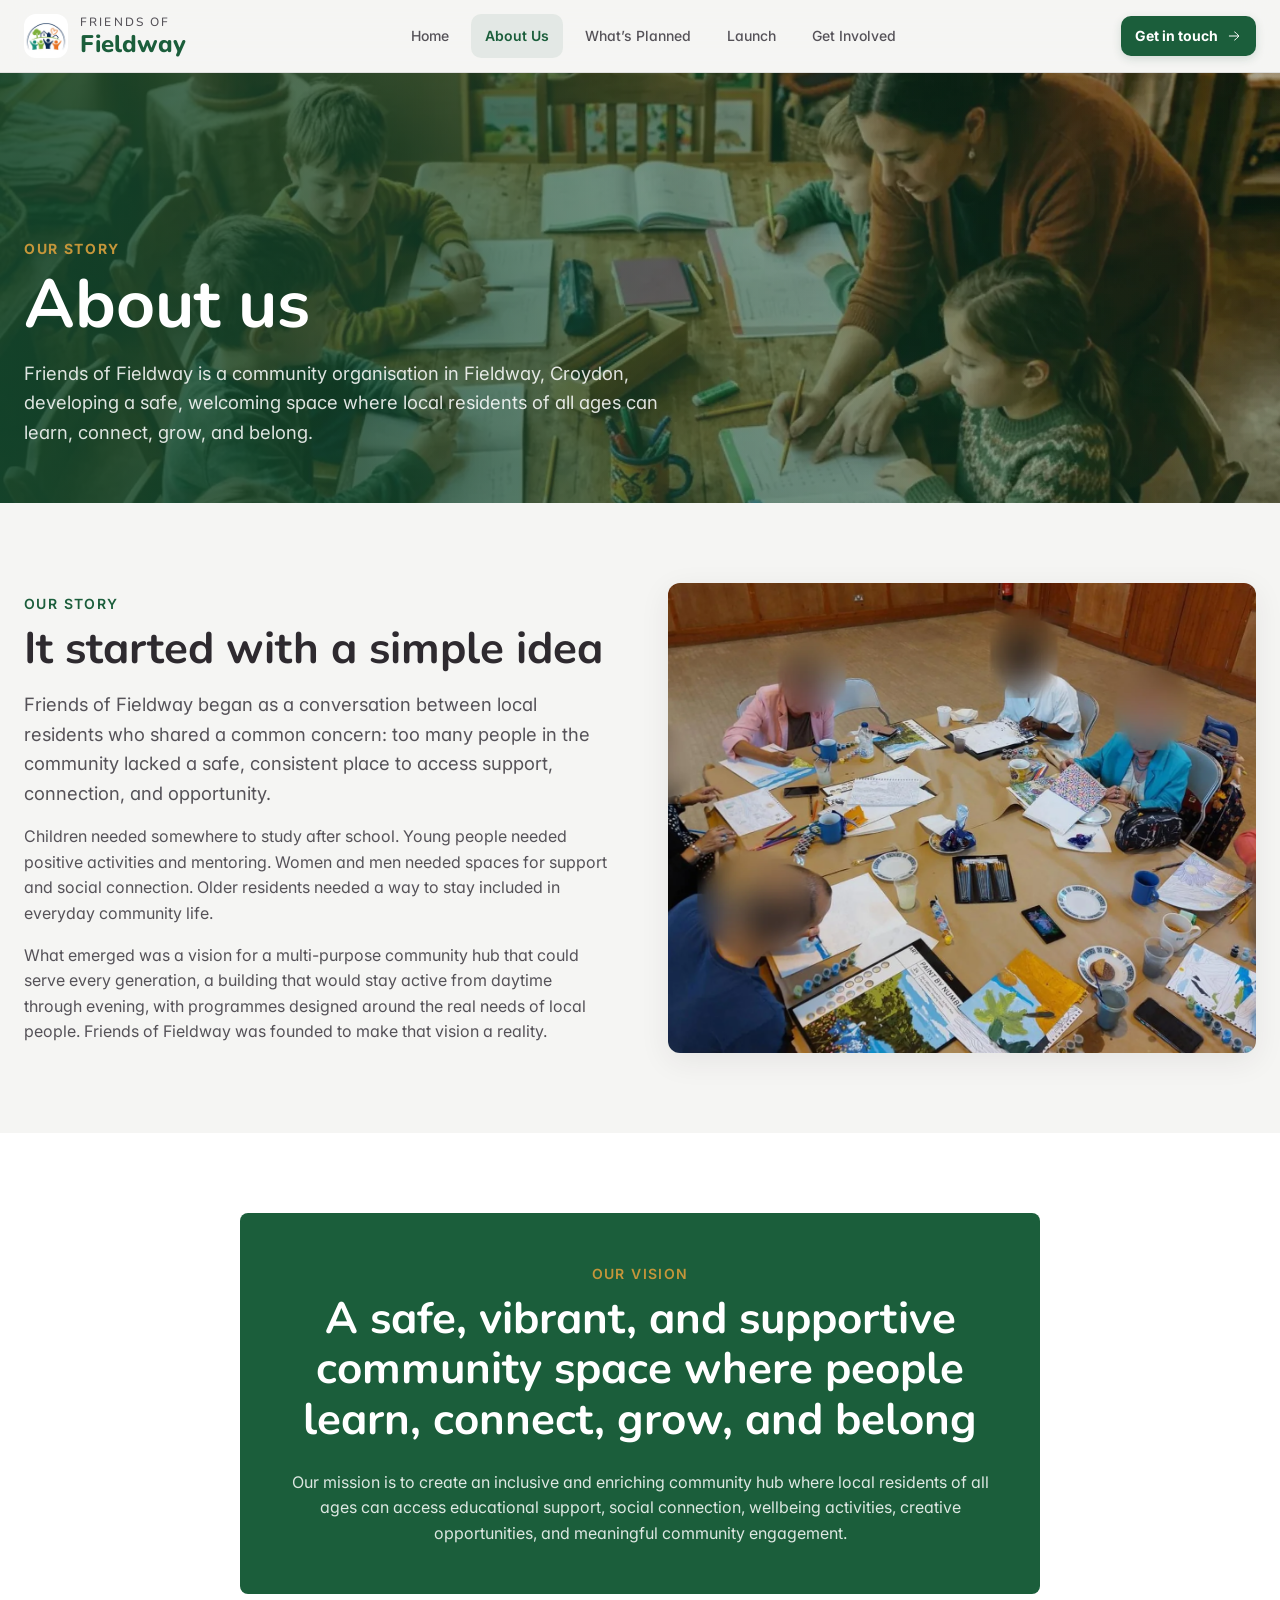
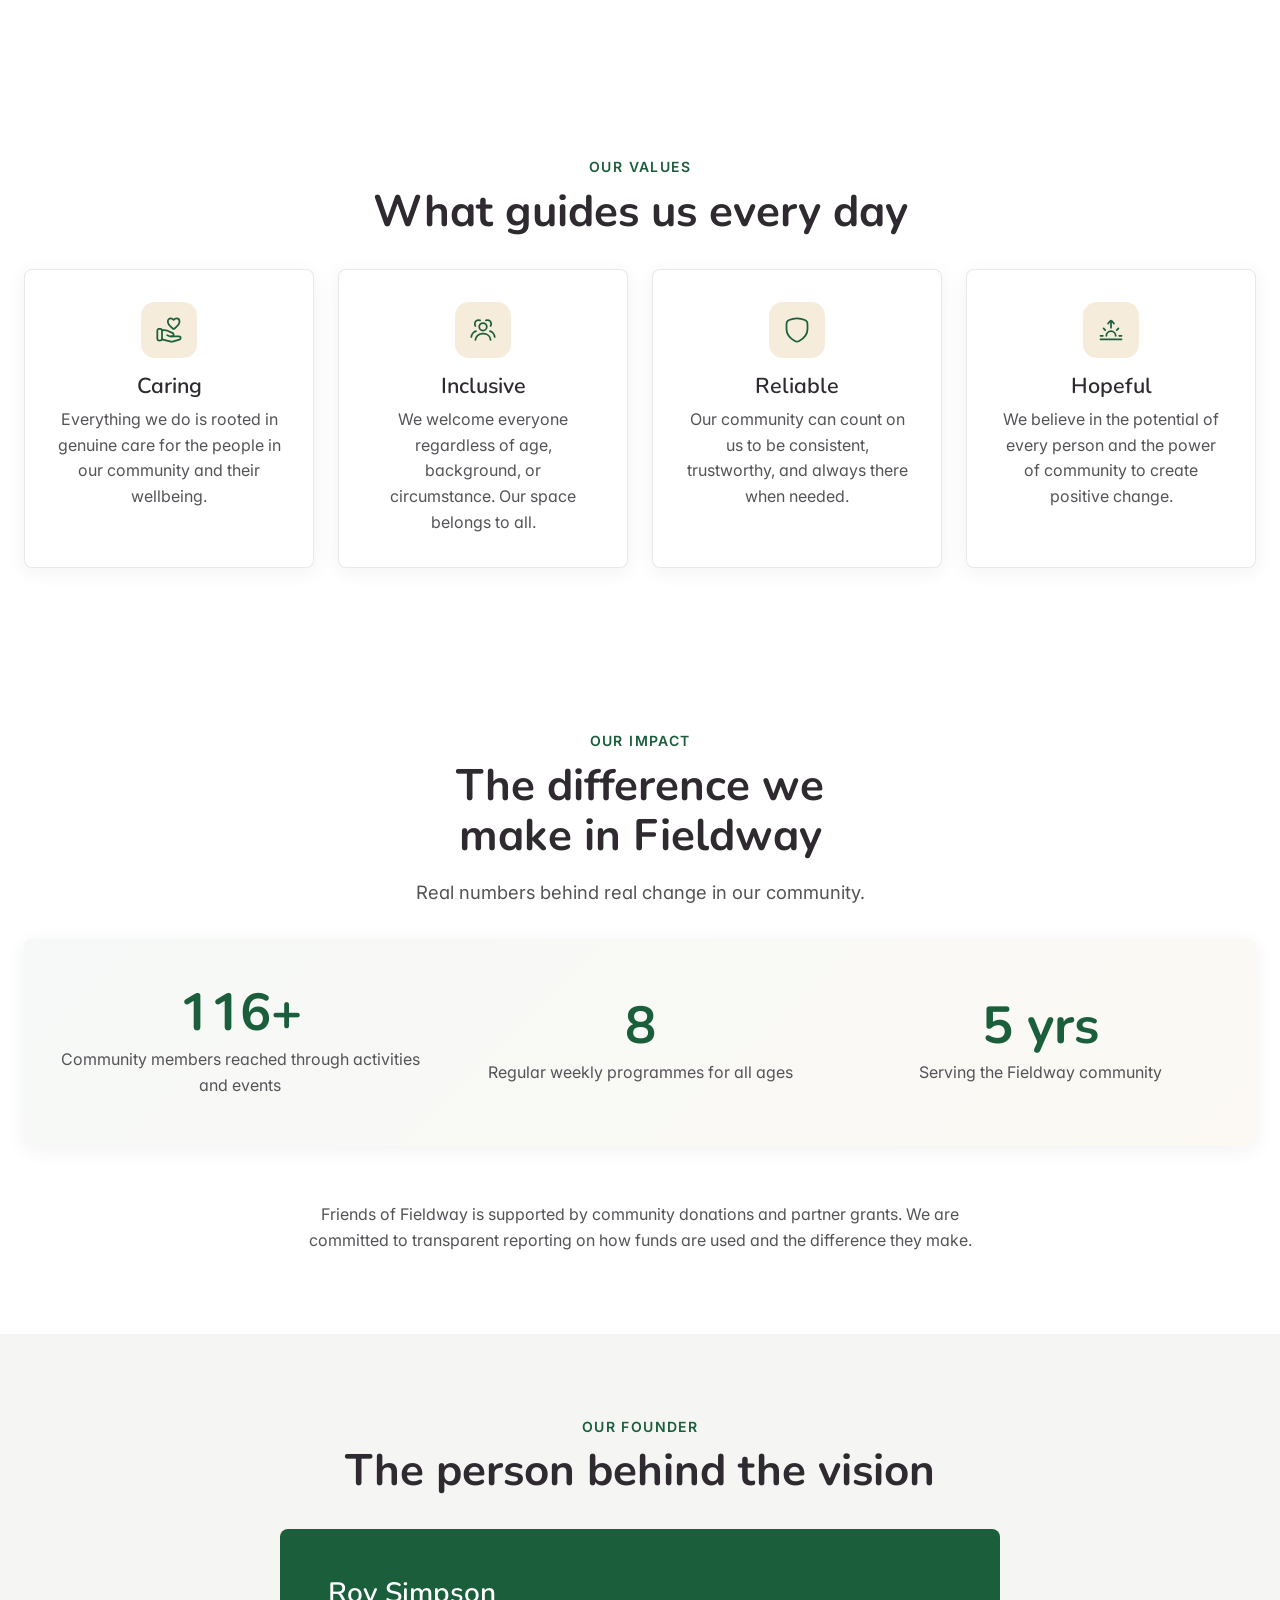
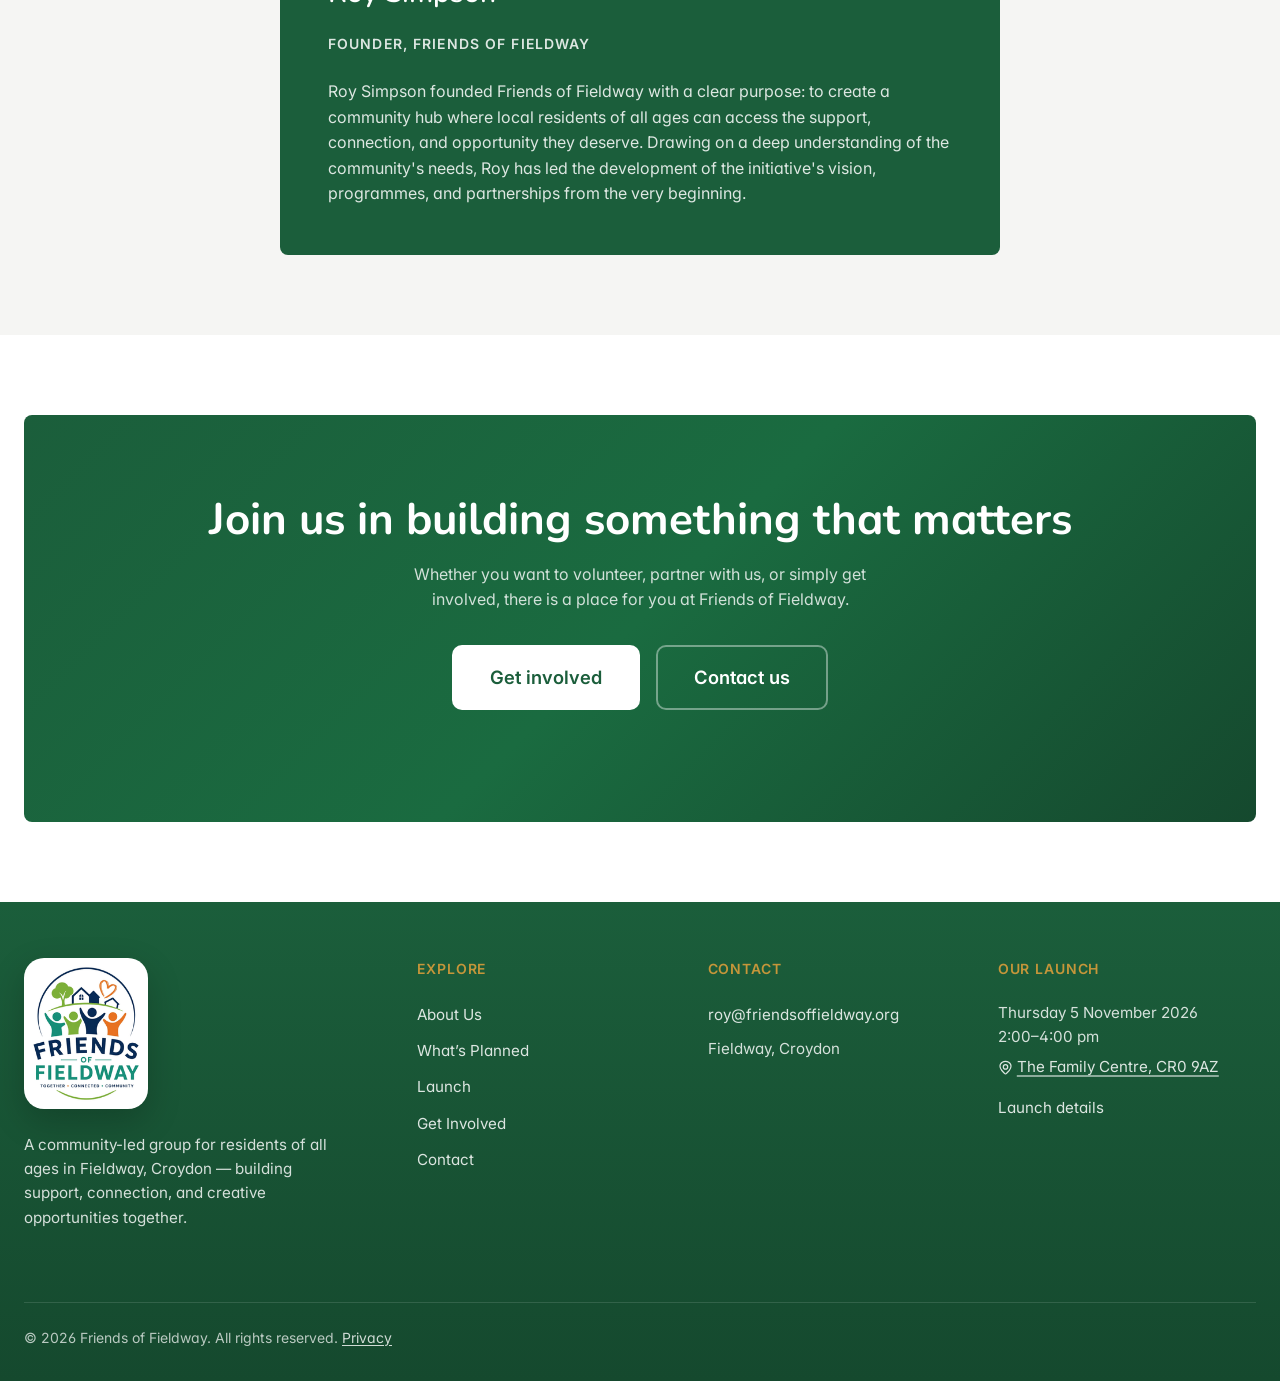
==== about.html @ c690ef13 "Redesign the What's Planned page as a card grid - Show the seven programmes as two-column cards with" ====
<!DOCTYPE html>
<html lang="en">
  <head>
    <meta charset="UTF-8" />
    <meta name="viewport" content="width=device-width, initial-scale=1.0" />
    <!-- Opt in before streamed HTML reaches external stylesheets. -->
    <style>
      @view-transition { navigation: auto; }
      @media (prefers-reduced-motion: reduce) {
        @view-transition { navigation: none; }
      }
    </style>
    <title>About Us | Friends of Fieldway</title>
    <meta name="description" content="Learn about Friends of Fieldway, our story, our vision, and our commitment to creating an inclusive community hub for education, wellbeing, and connection." />
    <meta property="og:title" content="About Us | Friends of Fieldway" />
    <meta property="og:description" content="Learn about Friends of Fieldway, our story, our vision, and our commitment to creating an inclusive community hub for education, wellbeing, and connection." />
    <meta property="og:type" content="website" />
    <meta property="og:site_name" content="Friends of Fieldway" />
    <meta property="og:image" content="https://friendsoffieldway.org/assets/learning-space.webp" />
    <meta property="og:image:width" content="1600" />
    <meta property="og:image:height" content="1600" />
    <meta property="og:image:alt" content="Young people learning together in a bright community space" />
    <meta property="og:url" content="https://friendsoffieldway.org/about.html" />
    <meta name="twitter:card" content="summary_large_image" />
    <meta name="twitter:title" content="About Us | Friends of Fieldway" />
    <meta name="twitter:description" content="Learn about Friends of Fieldway, our story, our vision, and our commitment to creating an inclusive community hub for education, wellbeing, and connection." />
    <meta name="twitter:image" content="https://friendsoffieldway.org/assets/learning-space.webp" />
    <link rel="canonical" href="https://friendsoffieldway.org/about.html" />
    <link rel="icon" type="image/png" sizes="96x96" href="./assets/favicon-20260508.png" />
    <link rel="shortcut icon" href="/favicon.ico" />
    <link rel="apple-touch-icon" href="./assets/favicon-20260508.png" />
    <link rel="preload" as="image" href="./assets/learning-space.webp" fetchpriority="high" />
    <link rel="preconnect" href="https://fonts.googleapis.com" />
    <link rel="preconnect" href="https://fonts.gstatic.com" crossorigin />
    <link href="https://fonts.googleapis.com/css2?family=Nunito:wght@400;500;600;700;800&amp;family=Inter:wght@400;500;600&amp;display=swap" rel="stylesheet" />
    <link rel="stylesheet" href="./styles.css?v=20261011-10" />
  </head>
  <body>
    <a href="#main" class="skip-link">Skip to main content</a>
    <div class="scroll-progress" aria-hidden="true"></div>

    <!-- HEADER -->
    <header class="site-header">
      <div class="container">
        <a class="brand" href="./">
          <img class="brand__logo" src="./assets/logo-mark.png" alt="" width="44" height="44" />
          <span class="brand__text">
            <span class="brand__pre">Friends of </span><strong class="brand__main">Fieldway</strong>
          </span>
        </a>
        <button type="button" class="nav-toggle" aria-label="Open menu" aria-expanded="false" aria-controls="main-nav">
          <span class="nav-toggle-bar" aria-hidden="true">&nbsp;</span>
          <span class="nav-toggle-bar" aria-hidden="true">&nbsp;</span>
          <span class="nav-toggle-bar" aria-hidden="true">&nbsp;</span>
        </button>
        <nav class="nav" id="main-nav" aria-label="Primary">
          <a href="./" class="nav__link">Home</a>
          <a href="./about.html" class="nav__link nav__link--active" aria-current="page">About Us</a>
          <a href="./programmes.html" class="nav__link">What&rsquo;s Planned</a>
          <a href="./events.html" class="nav__link">Launch</a>
          <a href="./get-involved.html" class="nav__link">Get Involved</a>
          <a href="./contact.html" class="nav__link nav__link--cta">Get in touch</a>
        </nav>
        <a class="header-contact-cta" href="./contact.html">
          <span>Get in touch</span>
          <svg viewBox="0 0 24 24" fill="none" aria-hidden="true" focusable="false"><path d="M18.5 12L4.99997 12" stroke="currentColor" stroke-linecap="round" stroke-linejoin="round" stroke-width="1.5" /><path d="M13 18C13 18 19 13.5811 19 12C19 10.4188 13 6 13 6" stroke="currentColor" stroke-linecap="round" stroke-linejoin="round" stroke-width="1.5" /></svg>
        </a>

      </div>
    </header>

    <main id="main">

      <!-- PAGE HERO -->
      <section class="page-hero page-hero--image page-hero--about" aria-labelledby="about-title">
        <div class="page-hero__media" aria-hidden="true">
          <img src="./assets/learning-space.webp" alt="" width="1600" height="1600" loading="eager" decoding="async" fetchpriority="high" />
        </div>
        <div class="container">
          <p class="page-hero__eyebrow">Our story</p>
          <h1 class="page-hero__title" id="about-title">About us</h1>
          <p class="page-hero__subtitle">
            Friends of Fieldway is a community organisation in Fieldway, Croydon, developing a safe, welcoming space where local residents of all ages can learn, connect, grow, and belong.
          </p>
        </div>
      </section>

      <!-- OUR STORY -->
      <section class="section section--cream reveal" aria-label="Our story">
        <div class="container">
          <div class="about-story">
            <div class="about-story__content">
              <p class="section__eyebrow">Our story</p>
              <h2 class="section__title">It started with a simple idea</h2>
              <p class="section__subtitle section__subtitle--wide">
                Friends of Fieldway began as a conversation between local residents who shared a common concern: too many people in the community lacked a safe, consistent place to access support, connection, and opportunity.
              </p>
              <p>
                Children needed somewhere to study after school. Young people needed positive activities and mentoring. Women and men needed spaces for support and social connection. Older residents needed a way to stay included in everyday community life.
              </p>
              <p>
                What emerged was a vision for a multi-purpose community hub that could serve every generation, a building that would stay active from daytime through evening, with programmes designed around the real needs of local people. Friends of Fieldway was founded to make that vision a reality.
              </p>
            </div>
            <div class="about-story__media">
              <img src="./assets/community-art-session-blurred.webp" alt="Local residents around a table at a community art session, faces blurred for privacy" width="1600" height="1067" loading="lazy" decoding="async" />
            </div>
          </div>
        </div>
      </section>

      <!-- VISION & MISSION -->
      <section class="section section--white reveal" aria-label="Vision and mission">
        <div class="container">
          <div class="vision-card">
            <p class="section__eyebrow">Our vision</p>
            <h2>A safe, vibrant, and supportive community space where people learn, connect, grow, and belong</h2>
            <p>
              Our mission is to create an inclusive and enriching community hub where local residents of all ages can access educational support, social connection, wellbeing activities, creative opportunities, and meaningful community engagement.
            </p>
          </div>
        </div>
      </section>

      <!-- VALUES -->
      <section class="section section--white reveal" aria-label="Our values">
        <div class="container">
          <div class="section__header section__header--center">
            <p class="section__eyebrow">Our values</p>
            <h2 class="section__title">What guides us every day</h2>
          </div>
          <div class="values-grid">
            <div class="value-card reveal">
              <div class="value-card__icon">
                <svg viewBox="0 0 24 24" fill="none" aria-hidden="true" focusable="false"><path d="M15.2053 10.7181C13.7947 9.60121 11 7.0478 11 4.74998C11 3.23121 12.0526 2 13.5 2C14.25 2 15 2.2647 16 3.32352C17 2.2647 17.75 2 18.5 2C19.9474 2 21 3.23121 21 4.74998C21 7.0478 18.2053 9.60121 16.7947 10.7181C16.32 11.094 15.68 11.094 15.2053 10.7181Z" stroke="currentColor" stroke-linecap="round" stroke-linejoin="round" stroke-width="1.5" /><path d="M2 19V13C2 12.535 2 12.3025 2.05111 12.1118C2.18981 11.5941 2.59413 11.1898 3.11177 11.0511C3.30252 11 3.53501 11 4 11C4.46499 11 4.69748 11 4.88823 11.0511C5.40587 11.1898 5.81019 11.5941 5.94889 12.1118C6 12.3025 6 12.535 6 13V19C6 19.465 6 19.6975 5.94889 19.8882C5.81019 20.4059 5.40587 20.8102 4.88823 20.9489C4.69748 21 4.46499 21 4 21C3.53501 21 3.30252 21 3.11177 20.9489C2.59413 20.8102 2.18981 20.4059 2.05111 19.8882C2 19.6975 2 19.465 2 19Z" stroke="currentColor" stroke-linecap="round" stroke-linejoin="round" stroke-width="1.5" /><path d="M6 12H7.76845C8.58101 12 9.38511 12.165 10.132 12.4851L14.8574 14.5103C15.5506 14.8074 16 15.489 16 16.2431C16 16.9373 15.4373 17.5 14.7431 17.5H14.0986C13.3729 17.5 12.6538 17.3615 11.98 17.092L10.5 16.5" stroke="currentColor" stroke-linecap="round" stroke-linejoin="round" stroke-width="1.5" /><path d="M14 17.5H20.5749C21.362 17.5 22 18.138 22 18.9251C22 19.5613 21.5782 20.1205 20.9664 20.2953L15.7451 21.7871C15.2508 21.9283 14.7392 22 14.2251 22C13.7437 22 13.2645 21.9372 12.7994 21.8132L6 20" stroke="currentColor" stroke-linecap="round" stroke-linejoin="round" stroke-width="1.5" /></svg>
              </div>
              <h3>Caring</h3>
              <p>Everything we do is rooted in genuine care for the people in our community and their wellbeing.</p>
            </div>
            <div class="value-card reveal">
              <div class="value-card__icon">
                <svg viewBox="0 0 24 24" fill="none" aria-hidden="true" focusable="false"><path d="M18.4995 20.5C18.2663 17.5685 15.8417 15.2477 12.808 15.0521L11.9995 15C11.7107 15.0076 11.4416 15.0178 11.1877 15.0298C8.18075 15.1723 5.7304 17.5974 5.49951 20.5" stroke="currentColor" stroke-linecap="round" stroke-linejoin="round" stroke-width="1.5" /><path d="M15.2495 9.25C15.2495 11.0449 13.7944 12.5 11.9995 12.5C10.2046 12.5 8.74952 11.0449 8.74952 9.25C8.74952 7.45507 10.2046 6 11.9995 6C13.7944 6 15.2495 7.45507 15.2495 9.25Z" stroke="currentColor" stroke-linecap="round" stroke-linejoin="round" stroke-width="1.5" /><path d="M5.50249 8.5C5.17908 7.99485 4.99158 7.39432 4.99158 6.75C4.99158 4.95507 6.44665 3.5 8.24157 3.5C8.68752 3.5 9.1125 3.58982 9.49939 3.75235" stroke="currentColor" stroke-linecap="round" stroke-linejoin="round" stroke-width="1.5" /><path d="M18.4963 8.5C18.8197 7.99485 19.0072 7.39432 19.0072 6.75C19.0072 4.95507 17.5521 3.5 15.7572 3.5C15.3113 3.5 14.8863 3.58982 14.4994 3.75235" stroke="currentColor" stroke-linecap="round" stroke-linejoin="round" stroke-width="1.5" /><path d="M22.0007 17.9996C21.8208 15.7374 19.9995 13.5 17.9995 13" stroke="currentColor" stroke-linecap="round" stroke-linejoin="round" stroke-width="1.5" /><path d="M1.99927 17.9996C2.17923 15.7374 4.00049 13.5 6.00049 13" stroke="currentColor" stroke-linecap="round" stroke-linejoin="round" stroke-width="1.5" /></svg>
              </div>
              <h3>Inclusive</h3>
              <p>We welcome everyone regardless of age, background, or circumstance. Our space belongs to all.</p>
            </div>
            <div class="value-card reveal">
              <div class="value-card__icon">
                <svg viewBox="0 0 24 24" fill="none" aria-hidden="true" focusable="false"><path d="M18.7088 3.49534C16.8165 2.55382 14.5009 2 12 2C9.4991 2 7.1835 2.55382 5.29116 3.49534C4.36318 3.95706 3.89919 4.18792 3.4496 4.91378C3 5.63965 3 6.34248 3 7.74814V11.2371C3 16.9205 7.54236 20.0804 10.173 21.4338C10.9067 21.8113 11.2735 22 12 22C12.7265 22 13.0933 21.8113 13.8269 21.4338C16.4576 20.0804 21 16.9205 21 11.2371L21 7.74814C21 6.34249 21 5.63966 20.5504 4.91378C20.1008 4.18791 19.6368 3.95706 18.7088 3.49534Z" stroke="currentColor" stroke-linecap="round" stroke-linejoin="round" stroke-width="1.5" /></svg>
              </div>
              <h3>Reliable</h3>
              <p>Our community can count on us to be consistent, trustworthy, and always there when needed.</p>
            </div>
            <div class="value-card reveal">
              <div class="value-card__icon">
                <svg viewBox="0 0 24 24" fill="none" aria-hidden="true" focusable="false"><path d="M9.5 6.5C9.99153 5.9943 11.2998 4 12 4M14.5 6.5C14.0085 5.9943 12.7002 4 12 4M12 4V10" stroke="currentColor" stroke-linecap="round" stroke-linejoin="round" stroke-width="1.5" /><path d="M18.3633 10.6357L16.9491 12.05" stroke="currentColor" stroke-linecap="round" stroke-width="1.5" /><path d="M3 17H5" stroke="currentColor" stroke-linecap="round" stroke-width="1.5" /><path d="M5.63657 10.6356L7.05078 12.0498" stroke="currentColor" stroke-linecap="round" stroke-width="1.5" /><path d="M21 17H19" stroke="currentColor" stroke-linecap="round" stroke-width="1.5" /><path d="M21 20H3" stroke="currentColor" stroke-linecap="round" stroke-width="1.5" /><path d="M16 17C16 14.7909 14.2091 13 12 13C9.79086 13 8 14.7909 8 17" stroke="currentColor" stroke-linecap="round" stroke-width="1.5" /></svg>
              </div>
              <h3>Hopeful</h3>
              <p>We believe in the potential of every person and the power of community to create positive change.</p>
            </div>
          </div>
        </div>
      </section>

      <!-- IMPACT -->
      <section class="section section--white reveal" aria-label="Our impact">
        <div class="container">
          <div class="section__header section__header--center">
            <p class="section__eyebrow">Our impact</p>
            <h2 class="section__title">The difference we make in Fieldway</h2>
            <p class="section__subtitle">
              Real numbers behind real change in our community.
            </p>
          </div>
          <div class="stats-strip">
            <div class="stat">
              <span class="stat__number" data-target="120" data-suffix="+">120+</span>
              <span class="stat__label">Community members reached through activities and events</span>
            </div>
            <div class="stat">
              <span class="stat__number" data-target="8">8</span>
              <span class="stat__label">Regular weekly programmes for all ages</span>
            </div>
            <div class="stat">
              <span class="stat__number" data-target="5" data-suffix=" yrs">5 yrs</span>
              <span class="stat__label">Serving the Fieldway community</span>
            </div>
          </div>
          <p class="impact__accountability">
            Friends of Fieldway is supported by community donations and partner grants. We are committed to transparent reporting on how funds are used and the difference they make.
          </p>
        </div>
      </section>

      <!-- FOUNDER -->
      <section class="section section--cream reveal" aria-label="Our founder">
        <div class="container">
          <div class="section__header section__header--center">
            <p class="section__eyebrow">Our founder</p>
            <h2 class="section__title">The person behind the vision</h2>
          </div>
          <div class="vision-card founder-card">
            <h3 class="founder-card__name">Roy Simpson</h3>
            <p class="founder-card__role">Founder, Friends of Fieldway</p>
            <p>
              Roy Simpson founded Friends of Fieldway with a clear purpose: to create a community hub where local residents of all ages can access the support, connection, and opportunity they deserve. Drawing on a deep understanding of the community's needs, Roy has led the development of the initiative's vision, programmes, and partnerships from the very beginning.
            </p>
          </div>
        </div>
      </section>

      <!-- CTA -->
      <section class="section section--white" aria-label="Call to action">
        <div class="container">
          <div class="cta-section reveal">
            <h2>Join us in building something that matters</h2>
            <p>Whether you want to volunteer, partner with us, or simply get involved, there is a place for you at Friends of Fieldway.</p>
            <div class="hero__actions">
              <a class="btn btn--white btn--lg" href="./get-involved.html">Get involved</a>
              <a class="btn btn--ghost btn--lg" href="./contact.html">Contact us</a>
            </div>
          </div>
        </div>
      </section>

    </main>

    <!-- FOOTER -->
    <footer class="site-footer">
      <div class="container">
        <div class="footer__grid">
          <div class="footer__brand">
            <a class="footer__logo-link" href="./" aria-label="Friends of Fieldway home">
              <img class="footer__logo" src="./assets/logo.png" alt="Friends of Fieldway logo" width="194" height="240" loading="lazy" decoding="async" />
            </a>
            <p>A community-led group for residents of all ages in Fieldway, Croydon &mdash; building support, connection, and creative opportunities together.</p>
          </div>
          <div class="footer__col">
            <strong>Explore</strong>
            <a href="./about.html">About Us</a>
            <a href="./programmes.html">What&rsquo;s Planned</a>
            <a href="./events.html">Launch</a>
            <a href="./get-involved.html">Get Involved</a>
            <a href="./contact.html">Contact</a>
          </div>
          <div class="footer__col">
            <strong>Contact</strong>
            <a href="mailto:roy@friendsoffieldway.org">roy@friendsoffieldway.org</a>
            <p>Fieldway, Croydon</p>
          </div>
          <div class="footer__col">
            <strong>Our launch</strong>
            <p>Thursday 5 November 2026<br />2:00&ndash;4:00 pm<br /><a class="map-link" href="https://www.google.com/maps/dir/?api=1&amp;destination=The+Family+Centre%2C+Fieldway%2C+New+Addington%2C+Croydon%2C+CR0+9AZ%2C+UK" target="_blank" rel="noopener">The Family Centre, CR0 9AZ<span class="sr-only"> (opens Google Maps)</span></a></p>
            <a href="./events.html">Launch details</a>
          </div>
        </div>
        <div class="footer__bottom">
          <p>&copy; 2026 Friends of Fieldway. All rights reserved. <a href="./privacy.html">Privacy</a></p>
        </div>
      </div>
    </footer>

    <button class="back-to-top" type="button" aria-label="Back to top" title="Back to top">
      <svg viewBox="0 0 24 24" fill="none" aria-hidden="true" focusable="false"><path d="M12 5.5V19" stroke="currentColor" stroke-linecap="round" stroke-linejoin="round" stroke-width="1.5" /><path d="M18 11C18 11 13.5811 5.00001 12 5C10.4188 4.99999 6 11 6 11" stroke="currentColor" stroke-linecap="round" stroke-linejoin="round" stroke-width="1.5" /></svg>
    </button>
    <script src="./script.js?v=20261011-6"></script>
  </body>
</html>
---- styles.css ----
/* ==========================================================================
   Friends of Fieldway — Design System & Styles
   ========================================================================== */

/* ---------- Custom Properties ---------- */
:root {
  --green: #1B5E3B;
  --green-dark: #15492E;
  --green-light: rgba(27, 94, 59, 0.08);
  --cream: #F5F5F3;
  --gold: #C5963A;
  --gold-light: rgba(197, 150, 58, 0.18);
  --sage: #9CAF88;
  --sage-light: rgba(156, 175, 136, 0.15);
  --teal: #6FA7A1;
  --teal-light: rgba(111, 167, 161, 0.15);
  --charcoal: #2E2A2F;
  --grey: #555258;
  --white: #FFFFFF;
  --peach: #F2C6A6;
  --peach-light: rgba(242, 198, 166, 0.2);
  --mustard: #D8B45A;
  --mustard-light: rgba(216, 180, 90, 0.18);
  --sage-dark: #8a9e77;
  --error: #c0392b;
  --success: #4a6b3a;
  --education-text: #5a7245;
  --creative-text: #9a6840;
  --wellbeing-text: #4a7a74;
  --peach-dark: #c47d4a;
  --mustard-dark: #b89840;
  --border: rgba(46, 42, 47, 0.10);
  --border-strong: rgba(46, 42, 47, 0.16);

  --font-brand: 'Nunito', sans-serif;
  --font-heading: 'Nunito', sans-serif;
  --font-body: 'Inter', sans-serif;

  --text-h1: 4.25rem;
  --text-h2: 2.75rem;
  --text-h3: 1.75rem;
  --text-h4: 1.35rem;
  --text-body-lg: 1.15rem;
  --text-body: 1rem;
  --text-small: 0.875rem;
  --lh-heading: 1.15;
  --lh-body: 1.6;

  --space-xs: 0.5rem;
  --space-sm: 1rem;
  --space-md: 1.5rem;
  --space-lg: 2rem;
  --space-xl: 3rem;
  --space-2xl: 3.5rem;
  --space-3xl: 5rem;

  --radius-btn: 10px;
  --radius-card: 8px;
  --radius-input: 10px;
  --radius-img: 12px;

  --shadow-soft: 0 4px 20px rgba(46, 42, 47, 0.06);
  --shadow-card: 0 8px 30px rgba(46, 42, 47, 0.08);
  --shadow-hover: 0 12px 36px rgba(46, 42, 47, 0.12);

  --ease-out: cubic-bezier(0.22, 1, 0.36, 1);
  --duration-fast: 150ms;
  --duration-normal: 250ms;

  /* Hugeicons (MIT) arrows, used as masks so they take the text colour. */
  --icon-arrow-right: url("data:image/svg+xml,%3Csvg xmlns='http://www.w3.org/2000/svg' viewBox='0 0 24 24' fill='none'%3E%3Cpath d='M18.5 12L4.99997 12' stroke='black' stroke-linecap='round' stroke-linejoin='round' stroke-width='2'/%3E%3Cpath d='M13 18C13 18 19 13.5811 19 12C19 10.4188 13 6 13 6' stroke='black' stroke-linecap='round' stroke-linejoin='round' stroke-width='2'/%3E%3C/svg%3E");
  --icon-location: url("data:image/svg+xml,%3Csvg xmlns='http://www.w3.org/2000/svg' viewBox='0 0 24 24' fill='none'%3E%3Cpath d='M13.6177 21.367C13.1841 21.773 12.6044 22 12.0011 22C11.3978 22 10.8182 21.773 10.3845 21.367C6.41302 17.626 1.09076 13.4469 3.68627 7.37966C5.08963 4.09916 8.45834 2 12.0011 2C15.5439 2 18.9126 4.09916 20.316 7.37966C22.9082 13.4393 17.599 17.6389 13.6177 21.367Z' stroke='black' stroke-width='2'/%3E%3Cpath d='M15.5 11C15.5 12.933 13.933 14.5 12 14.5C10.067 14.5 8.5 12.933 8.5 11C8.5 9.067 10.067 7.5 12 7.5C13.933 7.5 15.5 9.067 15.5 11Z' stroke='black' stroke-width='2'/%3E%3C/svg%3E");

  --container-max: 1280px;
  --container-padding: 1.5rem;
}

/* ---------- Card Hover ---------- */
@media (hover: hover) and (pointer: fine) {
  .card:hover,
  .value-card:hover,
  .partner-card:hover,
  .programme-detail:hover {
    transform: translateY(-3px);
    box-shadow: var(--shadow-hover);
  }

  .section--green .card--involvement:hover {
    background: rgba(255, 255, 255, 0.14);
    border-color: rgba(255, 255, 255, 0.4);
  }

  .gallery-item:hover { box-shadow: var(--shadow-hover); }
  .gallery-item:hover img { transform: scale(1.04); }
}

/* ---------- Page Transitions ---------- */
/* Navigation opt-in is in each page head so streamed responses enable it early. */

/* Keep the header still while the page content fades. */
.site-header { view-transition-name: site-header; }

::view-transition-old(root),
::view-transition-new(root) { animation-duration: 200ms; }

/* ---------- Reset ---------- */
*, *::before, *::after { box-sizing: border-box; }

html {
  max-width: 100%;
  overflow-x: hidden;
  scroll-behavior: auto;
}

body {
  margin: 0;
  min-height: 100vh;
  max-width: 100%;
  overflow-x: hidden;
  font-family: var(--font-body);
  font-size: var(--text-body);
  line-height: var(--lh-body);
  color: var(--charcoal);
  background: var(--cream);
  -webkit-font-smoothing: antialiased;
  -moz-osx-font-smoothing: grayscale;
  font-feature-settings: "ss01", "cv11", "kern";
  text-rendering: optimizeLegibility;
}

main {
  max-width: 100%;
  overflow-x: clip;
}

img { display: block; max-width: 100%; height: auto; }

a { color: inherit; text-decoration: none; }

ul, ol { margin: 0; padding: 0; list-style: none; }

h1, h2, h3, h4, h5, h6, p { margin: 0; }

button { font: inherit; cursor: pointer; }
button:disabled { cursor: wait; }

/* ---------- Accessibility ---------- */
.skip-link {
  position: absolute;
  left: -9999px;
  top: auto;
  width: 1px;
  height: 1px;
  overflow: hidden;
  z-index: 100;
  padding: 12px 24px;
  background: var(--green);
  color: var(--white);
  font-weight: 600;
  border-radius: 0 0 var(--radius-btn) 0;
}

.skip-link:focus {
  position: fixed;
  top: 0;
  left: 0;
  width: auto;
  height: auto;
}

:focus-visible {
  outline: 2px solid var(--green);
  outline-offset: 2px;
}

/* Keep shared headings and links resilient to long names and smaller screens. */
h1, h2, h3,
.card__title,
.programme-detail__title {
  overflow-wrap: anywhere;
  text-wrap: balance;
}

.nowrap { white-space: nowrap; }

/* Venue addresses open directions in Google Maps. */
.map-link {
  color: inherit;
  text-decoration: underline;
  text-decoration-color: var(--green);
  text-decoration-thickness: 1.5px;
  text-underline-offset: 3px;
}

.map-link::before {
  margin-right: 0.25em;
  color: var(--green);
}

/* Shared Hugeicons arrow drawn from the text colour. */
.card__link::after,
.event__action::after,
.hero__inline-link::after,
.map-link::before {
  content: '';
  display: inline-block;
  width: 1em;
  height: 1em;
  vertical-align: -0.15em;
  background-color: currentColor;
  -webkit-mask: var(--icon-arrow-right) center / contain no-repeat;
  mask: var(--icon-arrow-right) center / contain no-repeat;
}

.map-link::before {
  -webkit-mask-image: var(--icon-location);
  mask-image: var(--icon-location);
}

.site-footer .map-link,
.site-footer .map-link::before { color: rgba(255, 255, 255, 0.85); text-decoration-color: rgba(255, 255, 255, 0.5); }

.header-contact-cta svg { width: 16px; height: 16px; flex-shrink: 0; }

@media (hover: hover) and (pointer: fine) {
.map-link:hover { color: var(--green); }
.site-footer .map-link:hover { color: var(--white); }
}

.sr-only {
  position: absolute;
  width: 1px;
  height: 1px;
  padding: 0;
  margin: -1px;
  overflow: hidden;
  clip: rect(0, 0, 0, 0);
  white-space: nowrap;
  border: 0;
}

/* ---------- Scroll Progress ---------- */
.scroll-progress {
  position: fixed;
  top: 0;
  left: 0;
  z-index: 50;
  width: 100%;
  height: 4px;
  background: linear-gradient(90deg, var(--green), var(--gold));
  box-shadow: 0 0 10px rgba(27, 94, 59, 0.4), 0 0 2px rgba(197, 150, 58, 0.5);
  transform: scaleX(0);
  transform-origin: left;
}

.back-to-top {
  position: fixed;
  right: 1rem;
  bottom: 1rem;
  z-index: 45;
  display: inline-flex;
  align-items: center;
  justify-content: center;
  width: 48px;
  height: 48px;
  padding: 0;
  color: var(--white);
  background: var(--green);
  border: 0;
  border-radius: 50%;
  box-shadow: 0 8px 22px rgba(21, 73, 46, 0.24);
  opacity: 0;
  pointer-events: none;
  transform: translateY(12px);
  transition: opacity var(--duration-normal) ease, transform var(--duration-normal) var(--ease-out), background var(--duration-fast) ease, box-shadow var(--duration-fast) ease;
}

.back-to-top.is-visible {
  opacity: 1;
  pointer-events: auto;
  transform: translateY(0);
}

@media (hover: hover) and (pointer: fine) {
.back-to-top:hover {
  background: var(--green-dark);
  box-shadow: 0 12px 28px rgba(21, 73, 46, 0.3);
  transform: translateY(-2px);
}
}

.back-to-top svg {
  width: 22px;
  height: 22px;
}

body:has(.nav.is-open) .back-to-top { opacity: 0; pointer-events: none; }

/* ---------- Layout ---------- */
.container {
  width: min(var(--container-max), calc(100% - var(--container-padding) * 2));
  margin: 0 auto;
}

.section {
  padding: var(--space-3xl) 0;
}

.section--cream { background: var(--cream); }
.section--white { background: var(--white); }
.section--green {
  background: var(--green);
  color: var(--white);
  position: relative;
  overflow: hidden;
}

.section--green::before {
  content: '';
  position: absolute;
  inset: 0;
  background-image:
    linear-gradient(135deg, rgba(197, 150, 58, 0.08), rgba(111, 167, 161, 0.08)),
    url("data:image/svg+xml;utf8,%3Csvg xmlns='http://www.w3.org/2000/svg' width='140' height='140' viewBox='0 0 140 140'%3E%3Cfilter id='n'%3E%3CfeTurbulence type='fractalNoise' baseFrequency='0.9' numOctaves='2' stitchTiles='stitch'/%3E%3CfeColorMatrix values='0 0 0 0 1 0 0 0 0 1 0 0 0 0 1 0 0 0 0.55 0'/%3E%3C/filter%3E%3Crect width='100%25' height='100%25' filter='url(%23n)' opacity='0.05'/%3E%3C/svg%3E");
  pointer-events: none;
  z-index: 0;
}

.section--green > .container { position: relative; z-index: 1; }

.section--green .section__eyebrow,
.section--green .section__subtitle,
.section--green p { color: rgba(255, 255, 255, 0.85); }

.section__header {
  max-width: 680px;
  margin-bottom: var(--space-lg);
}

.section__header--center {
  text-align: center;
  margin-left: auto;
  margin-right: auto;
}

.section__eyebrow {
  display: inline-block;
  margin: 0 0 var(--space-xs);
  font-family: var(--font-body);
  font-size: var(--text-small);
  font-weight: 600;
  letter-spacing: 0.1em;
  text-transform: uppercase;
  color: var(--green);
}

.section--green .section__eyebrow { color: var(--gold); }

.section__title {
  margin: 0;
  font-family: var(--font-heading);
  font-size: var(--text-h2);
  font-weight: 700;
  line-height: var(--lh-heading);
  color: var(--charcoal);
}

.section--green .section__title { color: var(--white); }

.section__subtitle {
  margin: var(--space-sm) 0 0;
  font-size: var(--text-body-lg);
  color: var(--grey);
  max-width: 60ch;
}

.section__header--center .section__subtitle {
  margin-left: auto;
  margin-right: auto;
}

.section__subtitle--wide { max-width: 100%; }
.section__subtitle--center { margin-left: auto; margin-right: auto; }

/* ---------- Typography ---------- */
h1 {
  font-family: var(--font-heading);
  font-size: var(--text-h1);
  font-weight: 700;
  line-height: 1.1;
  color: var(--charcoal);
}

h2 {
  font-family: var(--font-heading);
  font-size: var(--text-h2);
  font-weight: 700;
  line-height: var(--lh-heading);
  color: var(--charcoal);
}

h3 {
  font-family: var(--font-heading);
  font-size: var(--text-h3);
  font-weight: 600;
  line-height: var(--lh-heading);
  color: var(--charcoal);
}

h4 {
  font-family: var(--font-heading);
  font-size: var(--text-h4);
  font-weight: 600;
  line-height: var(--lh-heading);
  color: var(--charcoal);
}

p { color: var(--grey); }

.prose p + p { margin-top: var(--space-sm); }

/* ---------- Header ---------- */
.site-header {
  position: sticky;
  top: 0;
  z-index: 40;
  background: rgba(245, 245, 243, 0.92);
  backdrop-filter: blur(16px);
  border-bottom: 1px solid var(--border);
}

.site-header .container {
  display: flex;
  align-items: center;
  justify-content: space-between;
  gap: var(--space-md);
  min-height: 72px;
}

.brand {
  display: inline-flex;
  align-items: center;
  gap: 12px;
  flex-shrink: 0;
  min-width: 0;
}

.brand__logo {
  width: 44px;
  height: 44px;
  border-radius: 12px;
  object-fit: cover;
}

.brand__text {
  display: flex;
  flex-direction: column;
  gap: 0;
  line-height: 1;
  min-width: 0;
}

.brand__pre {
  font-family: var(--font-brand);
  font-size: 0.75rem;
  font-weight: 500;
  letter-spacing: 0.18em;
  text-transform: uppercase;
  color: var(--grey);
  line-height: 1.1;
  margin-bottom: 2px;
}

.brand__main {
  font-family: var(--font-brand);
  font-size: 1.5rem;
  font-weight: 800;
  line-height: 1;
  color: var(--green);
  letter-spacing: 0;
}

.nav {
  display: flex;
  align-items: center;
  gap: var(--space-xs);
}

.nav__link {
  padding: 8px 14px;
  min-height: 44px;
  display: inline-flex;
  align-items: center;
  font-size: var(--text-small);
  font-weight: 500;
  color: var(--grey);
  border-radius: var(--radius-btn);
  transition: color var(--duration-fast) ease, background var(--duration-fast) ease;
}

.nav__link:focus-visible {
  color: var(--charcoal);
  background: rgba(91, 58, 102, 0.06);
}
@media (hover: hover) and (pointer: fine) {
.nav__link:hover { color: var(--charcoal); background: var(--green-light); }
}

.nav__link--active {
  color: var(--green);
  font-weight: 600;
  background: var(--green-light);
}

/* The header button covers contact on desktop; the menu carries its own copy. */
.nav__link--cta { display: none; }

.header-contact-cta[aria-current="page"] { background: var(--green-dark); }

.header-contact-cta {
  display: inline-flex;
  align-items: center;
  justify-content: center;
  flex-shrink: 0;
  gap: 8px;
  min-height: 40px;
  padding: 8px 14px;
  color: var(--white);
  background: var(--green);
  border-radius: var(--radius-btn);
  box-shadow: 0 3px 10px rgba(21, 73, 46, 0.16);
  font-size: var(--text-small);
  font-weight: 700;
  white-space: nowrap;
  transition: background var(--duration-fast) ease, transform var(--duration-fast) var(--ease-out), box-shadow var(--duration-fast) var(--ease-out);
}

@media (hover: hover) and (pointer: fine) {
.header-contact-cta:hover {
  color: var(--white);
  background: var(--green-dark);
  box-shadow: 0 6px 16px rgba(21, 73, 46, 0.22);
  transform: translateY(-1px);
}
}

.nav-toggle {
  display: none;
  flex-direction: column;
  justify-content: center;
  gap: 5px;
  width: 44px;
  height: 44px;
  padding: 10px;
  background: none;
  border: none;
  border-radius: var(--radius-btn);
}

@media (hover: hover) and (pointer: fine) {
.nav-toggle:hover { background: var(--green-light); }
}

.nav-toggle-bar {
  display: block;
  width: 100%;
  height: 2px;
  overflow: hidden;
  font-size: 0;
  line-height: 0;
  background: var(--charcoal);
  border-radius: 2px;
  transition: transform 300ms ease, opacity 300ms ease;
}

.nav-toggle[aria-expanded="true"] .nav-toggle-bar:nth-child(1) {
  transform: translateY(7px) rotate(45deg);
}
.nav-toggle[aria-expanded="true"] .nav-toggle-bar:nth-child(2) { opacity: 0; }
.nav-toggle[aria-expanded="true"] .nav-toggle-bar:nth-child(3) {
  transform: translateY(-7px) rotate(-45deg);
}

/* ---------- Buttons ---------- */
.btn {
  display: inline-flex;
  align-items: center;
  justify-content: center;
  gap: 8px;
  min-height: 48px;
  padding: 12px 28px;
  border: 2px solid transparent;
  border-radius: var(--radius-btn);
  font-family: var(--font-body);
  font-weight: 600;
  font-size: var(--text-body);
  text-decoration: none;
  cursor: pointer;
  transition: transform var(--duration-fast) var(--ease-out),
              box-shadow var(--duration-fast) var(--ease-out),
              background var(--duration-fast) ease;
}

@media (hover: hover) and (pointer: fine) {
.btn:hover {
  transform: translateY(-2px);
  box-shadow: var(--shadow-hover);
}
}

.btn:active {
  transform: scale(0.97);
  box-shadow: var(--shadow-soft);
}

.header-contact-cta:active,
.nav-toggle:active,
.programme-jump__link:active,
.event__action:active,
.filter-pill:active,
.back-to-top:active { transform: scale(0.97); }

:is(button, a, summary):focus-visible { transition: none; }

.btn:focus-visible,
.nav__link:focus-visible,
.card__link:focus-visible,
.header-contact-cta:focus-visible,
.programme-jump__link:focus-visible,
.event__action:focus-visible,
.back-to-top:focus-visible,
.footer__col a:focus-visible,
.footer__bottom a:focus-visible {
  outline: 2px solid currentColor;
  outline-offset: 3px;
  box-shadow: 0 0 0 4px rgba(27, 94, 59, 0.22);
}

.btn--primary {
  background: var(--green);
  color: var(--white);
}

@media (hover: hover) and (pointer: fine) {
.btn--primary:hover { background: var(--green-dark); }
}

.btn--secondary {
  background: var(--white);
  color: var(--green);
  border-color: var(--green);
}

@media (hover: hover) and (pointer: fine) {
.btn--secondary:hover {
  background: var(--gold-light);
}
}

.btn--sage {
  background: var(--sage);
  color: var(--white);
}

@media (hover: hover) and (pointer: fine) {
.btn--sage:hover { background: var(--sage-dark); }
}

.btn--white {
  background: var(--white);
  color: var(--green);
}

@media (hover: hover) and (pointer: fine) {
.btn--white:hover { background: var(--cream); }
}

.btn--ghost {
  background: transparent;
  color: var(--white);
  border-color: rgba(255, 255, 255, 0.4);
}

@media (hover: hover) and (pointer: fine) {
.btn--ghost:hover {
  background: rgba(255, 255, 255, 0.12);
}
}

.btn--sm {
  min-height: 44px;
  padding: 8px 20px;
  font-size: var(--text-small);
}

.btn--lg {
  min-height: 56px;
  padding: 16px 36px;
  font-size: var(--text-body-lg);
}

/* ---------- Cards ---------- */
.card {
  background: var(--white);
  border: 1px solid var(--border);
  border-radius: var(--radius-card);
  padding: var(--space-lg);
  box-shadow: var(--shadow-soft);
  transition: transform var(--duration-normal) var(--ease-out),
              box-shadow var(--duration-normal) var(--ease-out);
}


.card__icon {
  display: inline-flex;
  align-items: center;
  justify-content: center;
  width: 64px;
  height: 64px;
  margin-bottom: var(--space-sm);
  border-radius: 12px;
  color: var(--accent, var(--green));
  background: var(--accent-bg, var(--green-light));
  transition: transform var(--duration-normal) var(--ease-out);
}


.card__icon svg {
  width: 32px;
  height: 32px;
}

.card__title {
  font-family: var(--font-heading);
  font-size: var(--text-h4);
  font-weight: 600;
  color: var(--charcoal);
  margin-bottom: var(--space-xs);
}

.card__text {
  font-size: var(--text-body);
  color: var(--grey);
  line-height: var(--lh-body);
}

.card__link {
  display: inline-flex;
  align-items: center;
  gap: 6px;
  margin-top: var(--space-sm);
  font-size: var(--text-small);
  font-weight: 600;
  color: var(--green);
  position: relative;
}

.card__link::before {
  content: '';
  position: absolute;
  bottom: -2px;
  left: 0;
  width: 100%;
  height: 2px;
  background: var(--green);
  transform: scaleX(0);
  transform-origin: left;
  transition: transform var(--duration-fast) var(--ease-out);
}

@media (hover: hover) and (pointer: fine) {
.card__link:hover::before { transform: scaleX(1); }
}

.card__link::after { content: ''; }

/* Card image variant */
.card--has-img { padding: 0; overflow: hidden; }
.card--has-img .card__img {
  width: 100%;
  height: 200px;
  object-fit: cover;
  border-radius: var(--radius-card) var(--radius-card) 0 0;
}
.card--has-img .card__body { padding: var(--space-md); }

/* ---------- Programme Cards ---------- */
.programme-grid {
  display: grid;
  grid-template-columns: repeat(3, 1fr);
  gap: var(--space-md);
  justify-items: center;
}

.card--programme {
  text-align: center;
  padding: var(--space-lg) var(--space-md);
  width: 100%;
}

.card--programme .card__icon {
  width: 72px;
  height: 72px;
  margin-left: auto;
  margin-right: auto;
}

.card--programme .card__title {
  font-size: var(--text-h4);
}

.card--programme .card__link {
  justify-content: center;
}

/* ---------- Impact Cards ---------- */
.impact-grid {
  display: grid;
  grid-template-columns: repeat(2, 1fr);
  gap: var(--space-md);
}

.card--impact {
  display: flex;
  gap: var(--space-sm);
  align-items: flex-start;
}

.card--impact .card__icon {
  flex-shrink: 0;
  width: 56px;
  height: 56px;
  margin-bottom: 0;
}

.card--impact .card__content { flex: 1; min-width: 0; }



/* ---------- Testimonial Cards ---------- */
.testimonial-grid {
  display: grid;
  grid-template-columns: repeat(3, 1fr);
  gap: var(--space-md);
}

.card--testimonial {
  position: relative;
  padding-top: var(--space-xl);
  border-left: 3px solid var(--gold);
  background: linear-gradient(135deg, var(--white), rgba(197, 150, 58, 0.04));
}

.card--testimonial::before {
  content: '\201C';
  position: absolute;
  top: 16px;
  left: 24px;
  font-family: var(--font-heading);
  font-size: 3.5rem;
  line-height: 1;
  color: var(--gold);
}

.card--testimonial .card__text {
  font-style: italic;
  margin-bottom: var(--space-sm);
}

.card--testimonial .card__author {
  font-size: var(--text-small);
  font-weight: 600;
  color: var(--charcoal);
}

.card--testimonial .card__role {
  font-size: var(--text-small);
  color: var(--grey);
}

/* ---------- Involvement Cards ---------- */
.involvement-grid {
  display: grid;
  grid-template-columns: repeat(3, 1fr);
  gap: var(--space-md);
}

.card--involvement {
  text-align: center;
  padding: var(--space-xl) var(--space-lg);
  border: 2px solid rgba(255, 255, 255, 0.25);
  background: rgba(255, 255, 255, 0.1);
}



.section--green .card--involvement .card__title { color: var(--white); }
.section--green .card--involvement .card__text { color: rgba(255, 255, 255, 0.8); }
.section--green .card--involvement .card__link { color: var(--white); }
.section--green .card--involvement .card__link::before { background: var(--white); }
.section--green .card--involvement .card__icon { color: var(--white); }

/* ---------- Event Cards ---------- */
.event-grid {
  display: grid;
  grid-template-columns: repeat(auto-fit, minmax(280px, 1fr));
  gap: var(--space-lg);
}

[hidden] { display: none !important; }

.card--event {
  display: flex;
  flex-direction: column;
  min-height: 100%;
  padding: 0;
  overflow: hidden;
  box-shadow: 0 10px 26px rgba(46, 42, 47, 0.07);
}

.card--event[data-category="education"] { --event-accent: var(--sage); }
.card--event[data-category="community"] { --event-accent: var(--gold); }
.card--event[data-category="creative"] { --event-accent: var(--peach-dark); }
.card--event[data-category="wellbeing"] { --event-accent: var(--teal); }

.card--event .event__header {
  display: flex;
  align-items: flex-start;
  justify-content: space-between;
  gap: var(--space-sm);
  padding: var(--space-md) var(--space-md) var(--space-sm);
  background: linear-gradient(180deg, rgba(27, 94, 59, 0.04), rgba(27, 94, 59, 0));
}

.event__date {
  display: flex;
  flex-direction: column;
  align-items: center;
  justify-content: center;
  width: 72px;
  height: 60px;
  flex-shrink: 0;
  background: var(--cream);
  color: var(--green);
  border: 1px solid var(--border);
  border-radius: 8px;
  text-align: center;
}

.event__date-day {
  font-family: var(--font-heading);
  font-size: 1.25rem;
  font-weight: 700;
  line-height: 1;
}

.event__date-month {
  max-width: 100%;
  font-size: 0.64rem;
  font-weight: 600;
  text-transform: uppercase;
  letter-spacing: 0.05em;
  opacity: 0.85;
  overflow-wrap: anywhere;
}

.event__body {
  display: flex;
  flex: 1;
  flex-direction: column;
  padding: 0 var(--space-md) var(--space-md);
}

.event__category {
  display: inline-block;
  padding: 4px 12px;
  font-size: 0.75rem;
  font-weight: 600;
  border-radius: 999px;
  text-transform: uppercase;
  letter-spacing: 0.04em;
}

.event__category--education { background: var(--sage-light); color: var(--education-text); }
.event__category--community { background: var(--gold-light); color: var(--green); }
.event__category--creative { background: var(--peach-light); color: var(--creative-text); }
.event__category--wellbeing { background: var(--teal-light); color: var(--wellbeing-text); }

.event__title {
  font-family: var(--font-heading);
  font-size: var(--text-h4);
  font-weight: 600;
  color: var(--charcoal);
  margin: var(--space-xs) 0;
}

.event__meta {
  display: flex;
  flex-wrap: wrap;
  gap: 8px var(--space-sm);
  margin-top: auto;
  padding-top: var(--space-sm);
  font-size: var(--text-small);
  color: var(--grey);
  border-top: 1px solid var(--border);
}

.event__meta span {
  display: inline-flex;
  align-items: center;
  gap: 4px;
}

.event__action {
  display: flex;
  align-items: center;
  justify-content: space-between;
  gap: var(--space-sm);
  min-height: 44px;
  margin-top: var(--space-md);
  padding: 10px 14px;
  color: var(--green);
  background: var(--green-light);
  border: 1px solid rgba(27, 94, 59, 0.18);
  border-radius: var(--radius-btn);
  font-size: var(--text-small);
  font-weight: 700;
  transition: background var(--duration-fast) ease, color var(--duration-fast) ease, border-color var(--duration-fast) ease, transform var(--duration-fast) var(--ease-out), box-shadow var(--duration-fast) var(--ease-out);
}

.event__action::after {
  content: '';
  flex-shrink: 0;
  font-size: 1.1rem;
}

@media (hover: hover) and (pointer: fine) {
.event__action:hover {
  color: var(--white);
  background: var(--green);
  border-color: var(--green);
  box-shadow: 0 7px 16px rgba(21, 73, 46, 0.18);
  transform: translateY(-1px);
}
}

/* ---------- Filter Pills ---------- */
.filter-pills {
  display: flex;
  flex-wrap: wrap;
  gap: var(--space-xs);
  margin-bottom: var(--space-xs);
}

.filter-pill {
  padding: 8px 20px;
  font-size: var(--text-small);
  font-weight: 500;
  color: var(--grey);
  background: var(--white);
  border: 1px solid var(--border);
  border-radius: 999px;
  cursor: pointer;
  transition: background var(--duration-fast) ease, color var(--duration-fast) ease, border-color var(--duration-fast) ease;
}

@media (hover: hover) and (pointer: fine) {
.filter-pill:hover {
  color: var(--green);
  border-color: var(--green);
}
}

.filter-pill--active {
  color: var(--white);
  background: var(--green);
  border-color: var(--green);
}

.filter-status {
  margin: 0 0 var(--space-lg);
  font-size: var(--text-small);
  color: var(--grey);
}

/* ---------- Stats Strip ---------- */
.stats-strip {
  display: grid;
  grid-template-columns: repeat(3, 1fr);
  gap: var(--space-lg);
  padding: var(--space-xl) var(--space-lg);
  border-radius: var(--radius-card);
  background: linear-gradient(135deg, rgba(27, 94, 59, 0.04), rgba(197, 150, 58, 0.06));
  border: none;
  box-shadow: var(--shadow-soft);
}

.stat {
  text-align: center;
  display: flex;
  flex-direction: column;
  align-items: center;
  justify-content: center;
}

.stat__number {
  display: block;
  font-family: var(--font-heading);
  font-size: 3.25rem;
  font-weight: 700;
  line-height: 1;
  color: var(--green);
  margin-bottom: var(--space-xs);
}

.stat__label {
  font-size: var(--text-body);
  color: var(--grey);
}

.stat__tagline {
  font-family: var(--font-heading);
  font-size: var(--text-h4);
  font-weight: 600;
  color: var(--charcoal);
  margin-bottom: var(--space-xs);
}

/* ---------- Home Hero ---------- */
.hero {
  padding: var(--space-xl) 0 var(--space-lg);
  text-align: center;
  position: relative;
  overflow: hidden;
}

.hero > .container { position: relative; z-index: 1; }

.launch-announcement {
  max-width: 520px;
  margin: 0 auto var(--space-md);
  padding: var(--space-sm) var(--space-md);
  background: var(--white);
  border: 1px solid var(--border);
  border-radius: var(--radius-card);
  box-shadow: var(--shadow-soft);
  text-align: left;
}

.launch-announcement strong { color: var(--green); font-size: 1.15rem; }
.launch-announcement p { margin-top: 4px; color: var(--charcoal); }

.hero__eyebrow {
  display: inline-block;
  margin-bottom: var(--space-sm);
  font-family: var(--font-body);
  font-size: var(--text-small);
  font-weight: 600;
  letter-spacing: 0.1em;
  text-transform: uppercase;
  color: var(--green);
}

.hero__title {
  max-width: 24ch;
  margin: 0 auto var(--space-md);
  font-family: var(--font-heading);
  font-size: 3.5rem;
  font-weight: 700;
  line-height: 1.05;
  letter-spacing: 0;
  color: var(--charcoal);
  overflow-wrap: break-word;
}

.hero__subtitle {
  max-width: 58ch;
  margin: 0 auto var(--space-md);
  font-size: var(--text-body-lg);
  color: var(--grey);
}

.hero__actions {
  display: flex;
  justify-content: center;
  flex-wrap: wrap;
  gap: var(--space-sm);
  margin-bottom: var(--space-lg);
}

.hero__media {
  position: relative;
  max-width: 960px;
  margin: 0 auto;
  border-radius: var(--radius-img);
  overflow: hidden;
  box-shadow: var(--shadow-card);
}

.hero__media img {
  width: 100%;
  height: auto;
  display: block;
}

.hero__media::after {
  content: '';
  position: absolute;
  bottom: 0;
  left: 0;
  right: 0;
  height: 40%;
  background: linear-gradient(to top, rgba(0, 0, 0, 0.18), transparent);
  border-radius: 0 0 20px 20px;
  pointer-events: none;
  z-index: 2;
}

.hero__floating {
  position: absolute;
  z-index: 3;
  max-width: 260px;
  padding: 16px 18px;
  border: 1px solid rgba(255, 255, 255, 0.9);
  border-radius: 16px;
  background: rgba(255, 255, 255, 0.88);
  backdrop-filter: blur(14px);
  box-shadow: var(--shadow-card);
  text-align: left;
}

/* Both cards sit low so they don't cover faces in the photo. */
.hero__floating--top { bottom: 24px; left: 24px; }
.hero__floating--bottom { bottom: 24px; right: 24px; }

.hero__floating-label {
  display: block;
  font-size: 0.72rem;
  font-weight: 700;
  letter-spacing: 0.14em;
  text-transform: uppercase;
  color: var(--grey);
  margin-bottom: 6px;
}

.hero__floating-text {
  font-size: var(--text-small);
  font-weight: 600;
  color: var(--charcoal);
  line-height: 1.4;
}

/* Desktop: copy beside the photo so both sit above the fold. */
@media (min-width: 1025px) {
  .hero {
    padding: var(--space-2xl) 0;
    text-align: left;
  }

  .hero > .container {
    display: grid;
    grid-template-columns: minmax(0, 1fr) minmax(0, 1fr);
    gap: var(--space-2xl);
    align-items: center;
  }

  .hero .hero__title,
  .hero .hero__subtitle,
  .hero .launch-announcement { margin-left: 0; margin-right: 0; }

  .hero .hero__title { max-width: 16ch; }
  .hero .hero__actions { justify-content: flex-start; margin-bottom: 0; }

  .hero__media { max-width: none; margin: 0; }
  .hero__media img { aspect-ratio: 4 / 3.4; object-fit: cover; }

  .hero__floating { max-width: min(220px, calc(50% - 32px)); padding: 12px 14px; }
}

/* Smaller screens: bring the photo up under the headline, before the actions. */
@media (max-width: 1024px) {
  .hero > .container { display: flex; flex-direction: column; }
  .hero__content { display: contents; }
  .hero .hero__eyebrow { order: 1; }
  .hero .hero__title { order: 2; }
  .hero .hero__subtitle { order: 3; }
  .hero__media { order: 4; width: 100%; max-width: 720px; margin-bottom: var(--space-md); }
  .hero__media img { aspect-ratio: 16 / 9; object-fit: cover; }
  .launch-announcement { order: 5; width: 100%; }
  .hero .hero__actions { order: 6; margin-bottom: 0; }
}

/* ---------- Inner Page Hero ---------- */
.page-hero {
  padding: var(--space-2xl) 0 var(--space-xl);
  text-align: center;
  background: var(--white);
  position: relative;
  overflow: hidden;
}

.page-hero > .container {
  position: relative;
  z-index: 1;
}

.page-hero--image {
  display: flex;
  align-items: flex-end;
  min-height: 430px;
  padding: var(--space-3xl) 0 var(--space-2xl);
  text-align: left;
  background: var(--green-dark);
  isolation: isolate;
}

.page-hero--image::after {
  content: '';
  position: absolute;
  inset: 0;
  z-index: 0;
  background:
    linear-gradient(90deg, rgba(21, 73, 46, 0.86) 0%, rgba(21, 73, 46, 0.58) 42%, rgba(21, 73, 46, 0.18) 100%),
    linear-gradient(0deg, rgba(21, 73, 46, 0.26), rgba(21, 73, 46, 0.08));
}

.page-hero__media {
  position: absolute;
  inset: 0;
  z-index: 0;
}

.page-hero__media img {
  width: 100%;
  height: 100%;
  object-fit: cover;
}

.page-hero--about .page-hero__media img { object-position: 58% 38%; }
.page-hero--programmes .page-hero__media img { object-position: center 44%; }
.page-hero--events .page-hero__media img { object-position: center 48%; }
.page-hero--involved .page-hero__media img { object-position: center 42%; }
.page-hero--contact .page-hero__media img { object-position: center 38%; }

.page-hero__eyebrow {
  display: inline-flex;
  margin-bottom: var(--space-xs);
  font-size: var(--text-small);
  font-weight: 700;
  letter-spacing: 0.12em;
  text-transform: uppercase;
  color: var(--gold);
}

.page-hero__title {
  font-family: var(--font-heading);
  font-size: var(--text-h1);
  font-weight: 700;
  color: var(--charcoal);
  margin-bottom: var(--space-sm);
  overflow-wrap: break-word;
}

.page-hero__subtitle {
  max-width: 56ch;
  margin: 0 auto;
  font-size: var(--text-body-lg);
  color: var(--grey);
}

.page-hero--image .page-hero__title {
  max-width: 20ch;
  color: var(--white);
}

.page-hero--image .page-hero__subtitle {
  margin-left: 0;
  margin-right: 0;
  color: rgba(255, 255, 255, 0.86);
}

/* ---------- Mini Cards (Learn, Connect, Create) ---------- */
.mini-grid {
  display: grid;
  grid-template-columns: repeat(3, 1fr);
  gap: var(--space-md);
}

.mini-card {
  background: var(--white);
  border: none;
  border-radius: var(--radius-card);
  padding: var(--space-lg);
  box-shadow: var(--shadow-soft);
  transition: transform var(--duration-normal) var(--ease-out),
              box-shadow var(--duration-normal) var(--ease-out);
}



.mini-card h3 {
  font-size: var(--text-h3);
  margin-bottom: var(--space-xs);
}

/* ---------- Programme Detail Sections ---------- */
.programme-jump {
  position: relative;
  z-index: 1;
  background: var(--white);
  border-bottom: 1px solid var(--border);
}

.programme-jump .container {
  display: flex;
  align-items: center;
  gap: var(--space-md);
  padding-top: var(--space-sm);
  padding-bottom: var(--space-sm);
}

.programme-jump__label {
  flex-shrink: 0;
  color: var(--green);
  font-size: 0.72rem;
  font-weight: 800;
  letter-spacing: 0.08em;
  text-transform: uppercase;
  white-space: nowrap;
}

.programme-jump__links {
  display: flex;
  flex-wrap: wrap;
  gap: 8px;
}

.programme-jump__link {
  display: inline-flex;
  align-items: center;
  gap: 7px;
  min-height: 36px;
  padding: 6px 10px;
  color: var(--charcoal);
  background: var(--cream);
  border: 1px solid var(--border);
  border-radius: var(--radius-btn);
  font-size: 0.78rem;
  font-weight: 600;
  line-height: 1.2;
  white-space: nowrap;
  transition: background var(--duration-fast) ease, border-color var(--duration-fast) ease, color var(--duration-fast) ease, transform var(--duration-fast) var(--ease-out);
}

@media (hover: hover) and (pointer: fine) {
.programme-jump__link:hover {
  color: var(--green);
  background: var(--green-light);
  border-color: rgba(27, 94, 59, 0.24);
  transform: translateY(-1px);
}
}

/* Programme cards: photo on top, details below, two to a row. */
.programme-list {
  display: grid;
  grid-template-columns: repeat(2, minmax(0, 1fr));
  gap: var(--space-lg);
}

.programme-detail {
  display: flex;
  flex-direction: column;
  min-width: 0;
  background: var(--white);
  border: 1px solid var(--border);
  border-radius: var(--radius-card);
  box-shadow: var(--shadow-soft);
  overflow: hidden;
  scroll-margin-top: 92px;
  transition: transform var(--duration-normal) var(--ease-out),
              box-shadow var(--duration-normal) var(--ease-out);
}

.programme-detail__media {
  aspect-ratio: 16 / 7;
  overflow: hidden;
  background: var(--cream);
}

.programme-detail__media img {
  width: 100%;
  height: 100%;
  object-fit: cover;
}

.programme-detail__content {
  display: flex;
  flex: 1;
  flex-direction: column;
  min-width: 0;
  padding: var(--space-lg);
}

.programme-detail__header {
  display: flex;
  align-items: center;
  gap: var(--space-sm);
  margin-bottom: var(--space-sm);
}

.programme-detail__icon {
  display: inline-flex;
  align-items: center;
  justify-content: center;
  width: 48px;
  height: 48px;
  border-radius: 10px;
  color: var(--accent, var(--green));
  background: var(--accent-bg, var(--green-light));
  flex-shrink: 0;
}

.programme-detail__icon svg { width: 24px; height: 24px; }

.programme-detail__title {
  min-width: 0;
  font-family: var(--font-heading);
  font-size: 1.5rem;
  font-weight: 700;
  line-height: 1.2;
  color: var(--charcoal);
}

.programme-detail__text {
  color: var(--grey);
  margin-bottom: var(--space-md);
}

.programme-detail__list {
  margin-bottom: var(--space-md);
}

.programme-detail__list li {
  position: relative;
  padding-left: 20px;
  margin-bottom: var(--space-xs);
  color: var(--grey);
}

.programme-detail__list li::before {
  content: '';
  position: absolute;
  left: 0;
  top: 10px;
  width: 8px;
  height: 8px;
  border-radius: 2px;
  background: var(--accent, var(--sage));
}

.programme-detail__outcomes {
  padding: var(--space-sm) 0;
  border-top: 1px solid var(--border);
}

.programme-detail__outcomes strong {
  display: block;
  font-size: var(--text-small);
  font-weight: 600;
  color: var(--charcoal);
  margin-bottom: 4px;
}

.programme-detail__outcomes p {
  font-size: var(--text-small);
}

/* Buttons sit at the bottom so they line up across a row. */
.programme-detail__content > .btn {
  align-self: flex-start;
  margin-top: auto;
}

.programme-more { margin-bottom: var(--space-md); border-block: 1px solid var(--border); }
.programme-more summary {
  padding: 12px 0;
  min-height: 48px;
  font-weight: 600;
  cursor: pointer;
}
.programme-more[open] summary { margin-bottom: var(--space-xs); }
.programme-more summary::marker { color: var(--green); }

/* Closing card that completes the grid. */
.programme-detail--suggest {
  justify-content: center;
  background: var(--green-light);
  border: 1px dashed rgba(27, 94, 59, 0.3);
  box-shadow: none;
}

.programme-detail--suggest .programme-detail__content { flex: 0 1 auto; }
.programme-detail--suggest .programme-detail__icon { margin-bottom: var(--space-md); background: var(--white); }
.programme-detail--suggest .programme-detail__title { margin-bottom: var(--space-sm); }

.programme-detail__actions {
  display: flex;
  flex-wrap: wrap;
  gap: var(--space-sm);
}

/* ---------- About Page ---------- */
.about-story {
  display: grid;
  grid-template-columns: 1fr 1fr;
  gap: var(--space-2xl);
  align-items: center;
}

.about-story--compact { gap: var(--space-xl); }

.about-story__content p + p { margin-top: var(--space-sm); }

.about-story__media {
  aspect-ratio: 5 / 4;
  border-radius: var(--radius-img);
  overflow: hidden;
  box-shadow: var(--shadow-card);
}

.about-story__media img {
  width: 100%;
  height: 100%;
  object-fit: cover;
}

.vision-card {
  padding: var(--space-xl);
  background: var(--green);
  color: var(--white);
  border-radius: var(--radius-card);
  text-align: center;
  max-width: 800px;
  margin: 0 auto;
}

.vision-card .section__eyebrow { color: var(--gold); }

.vision-card h3 {
  color: var(--white);
  margin-bottom: var(--space-sm);
}

.vision-card h2 {
  color: var(--white);
  margin-bottom: var(--space-sm);
}

.vision-card p { color: rgba(255, 255, 255, 0.85); }
.vision-card h2 + p,
.vision-card h3 + p { margin-top: var(--space-md); }

.founder-card {
  text-align: left;
  max-width: 720px;
}

.founder-card__name { margin-bottom: var(--space-sm); }

.founder-card__role {
  font-size: var(--text-small);
  color: var(--gold);
  font-weight: 600;
  text-transform: uppercase;
  letter-spacing: 0.08em;
  margin-bottom: var(--space-md);
}

.values-grid {
  display: grid;
  grid-template-columns: repeat(4, 1fr);
  gap: var(--space-md);
}

.value-card {
  background: var(--white);
  border: 1px solid var(--border);
  border-radius: var(--radius-card);
  padding: var(--space-lg);
  text-align: center;
  box-shadow: var(--shadow-soft);
  transition: transform var(--duration-normal) var(--ease-out),
              box-shadow var(--duration-normal) var(--ease-out);
}



.value-card__icon {
  display: inline-flex;
  align-items: center;
  justify-content: center;
  width: 56px;
  height: 56px;
  margin-bottom: var(--space-sm);
  border-radius: 14px;
  background: var(--gold-light);
  color: var(--green);
}

.value-card__icon svg { width: 28px; height: 28px; }

.value-card h3 { margin-bottom: var(--space-xs); font-size: var(--text-h4); font-weight: 600; }

.impact__accountability {
  text-align: center;
  margin: var(--space-2xl) auto 0;
  max-width: 720px;
  color: var(--grey);
}

.form-container--narrow { max-width: 640px; margin: 0 auto; }

.policy-prose {
  max-width: 760px;
  margin: 0 auto;
}

.policy-updated { color: var(--grey); }

.policy-prose h2 {
  margin-top: var(--space-xl);
  margin-bottom: var(--space-xs);
}

.policy-prose h2:first-of-type { margin-top: var(--space-md); }

.policy-prose p,
.policy-prose li {
  color: var(--grey);
}

.policy-prose ul,
.policy-prose ol {
  margin: var(--space-xs) 0 var(--space-sm);
  padding-left: 1.25rem;
  list-style: disc;
}

.policy-prose li + li { margin-top: 0.35rem; }

.policy-prose a {
  color: var(--green);
  font-weight: 600;
  text-decoration: underline;
  text-underline-offset: 3px;
}

/* ---------- Forms ---------- */
.form {
  display: grid;
  gap: var(--space-md);
}

.form--two-col {
  grid-template-columns: 1fr 1fr;
}

.form__group { display: flex; flex-direction: column; gap: 6px; }
.form__group--full { grid-column: 1 / -1; }

.form__honeypot {
  position: absolute;
  left: -100vw;
  width: 1px;
  height: 1px;
  overflow: hidden;
}

.form__label {
  font-size: var(--text-small);
  font-weight: 600;
  color: var(--charcoal);
}

.form__label-hint { font-weight: 400; color: var(--grey); }

.form__input,
.form__select,
.form__textarea {
  width: 100%;
  padding: 12px 16px;
  font-family: var(--font-body);
  font-size: var(--text-body);
  color: var(--charcoal);
  background: var(--white);
  border: 1.5px solid var(--border-strong);
  border-radius: var(--radius-input);
  transition: border-color var(--duration-fast) ease, box-shadow var(--duration-fast) ease;
}

.form__input:focus,
.form__select:focus,
.form__textarea:focus {
  outline: none;
  border-color: var(--green);
  box-shadow: 0 0 0 3px rgba(27, 94, 59, 0.12);
}

.form__input::placeholder,
.form__textarea::placeholder {
  color: var(--grey);
  opacity: 0.6;
}

.form__textarea { min-height: 140px; resize: vertical; }

.form__select {
  appearance: none;
  background-image: url("data:image/svg+xml,%3Csvg width='12' height='8' viewBox='0 0 12 8' fill='none' xmlns='http://www.w3.org/2000/svg'%3E%3Cpath d='M1 1.5L6 6.5L11 1.5' stroke='%236E6A70' stroke-width='1.5' stroke-linecap='round' stroke-linejoin='round'/%3E%3C/svg%3E");
  background-repeat: no-repeat;
  background-position: right 16px center;
  padding-right: 40px;
}

.form__input.is-error,
.form__select.is-error,
.form__textarea.is-error {
  border-color: var(--error);
}

.form__error {
  font-size: 0.8rem;
  color: var(--error);
  display: none;
}

.form__error.is-visible { display: block; }

.form__success {
  display: block;
  padding: var(--space-md);
  background: var(--sage-light);
  border-radius: var(--radius-btn);
  text-align: center;
  color: var(--success);
  font-weight: 500;
}

.form__success:not(.is-visible) {
  position: absolute;
  width: 1px;
  height: 1px;
  padding: 0;
  overflow: hidden;
  clip-path: inset(50%);
}
.form__fallback { display: inline-block; margin-top: 8px; text-decoration: underline; }
.btn:disabled { opacity: 0.7; }
#contact-form { scroll-margin-top: 96px; }

.form__success.is-visible { display: block; }

.form__success--error {
  color: var(--error);
  background: rgba(192, 57, 43, 0.08);
}

/* ---------- Contact Layout ---------- */
.contact-grid {
  display: grid;
  grid-template-columns: 1.1fr 0.9fr;
  gap: var(--space-2xl);
  align-items: start;
}
.contact-form-panel { grid-column: 1; grid-row: 1; }
.contact-info-panel { grid-column: 2; grid-row: 1; }

.contact-grid h2 { margin-bottom: var(--space-md); }
.contact-grid > .reveal {
  padding: var(--space-lg);
  background: var(--white);
  border: 1px solid var(--border);
  border-radius: var(--radius-card);
  box-shadow: var(--shadow-soft);
}
.contact-details h2 { margin-bottom: var(--space-xs); }
.contact-details > p { margin-bottom: var(--space-lg); }

.contact-details {
  display: flex;
  flex-direction: column;
  gap: var(--space-lg);
}

.contact-details .social-heading {
  display: block;
  margin-bottom: var(--space-xs);
  color: var(--charcoal);
}
.contact-item {
  display: flex;
  align-items: flex-start;
  gap: var(--space-sm);
}

.contact-item > :last-child { min-width: 0; }

.contact-item__icon {
  display: inline-flex;
  align-items: center;
  justify-content: center;
  width: 44px;
  height: 44px;
  flex-shrink: 0;
  border-radius: 12px;
  background: var(--gold-light);
  color: var(--green);
}

.contact-item__icon svg { width: 20px; height: 20px; }

.contact-item strong {
  display: block;
  margin-bottom: 2px;
  font-size: var(--text-body);
  color: var(--charcoal);
}

.contact-item a {
  color: var(--green);
  font-weight: 600;
  overflow-wrap: anywhere;
}

@media (hover: hover) and (pointer: fine) {
.contact-item a:hover { text-decoration: underline; }
}

/* ---------- Footer ---------- */
.site-footer {
  background: linear-gradient(180deg, var(--green) 0%, var(--green-dark) 100%);
  color: var(--white);
  padding: var(--space-2xl) 0 var(--space-lg);
  margin-top: 0;
}

.footer__grid {
  display: grid;
  grid-template-columns: minmax(240px, 1.4fr) repeat(3, minmax(0, 1fr));
  align-items: flex-start;
  gap: var(--space-lg);
  margin-bottom: var(--space-xl);
}

.footer__logo-link {
  display: flex;
  width: fit-content;
  max-width: 100%;
  margin: 0 0 var(--space-md);
  padding: 6px;
  border-radius: 20px;
  background: var(--white);
  box-shadow: 0 12px 34px rgba(0, 0, 0, 0.2);
  overflow: hidden;
}

.footer__logo {
  display: block;
  width: 112px;
  max-width: 100%;
  height: auto;
  border-radius: 18px;
}

.footer__brand p {
  color: rgba(255, 255, 255, 0.82);
  font-size: 0.95rem;
  margin-bottom: var(--space-md);
  max-width: 32ch;
}

.footer__col strong {
  display: block;
  font-size: var(--text-small);
  font-weight: 600;
  text-transform: uppercase;
  letter-spacing: 0.06em;
  margin-bottom: var(--space-sm);
  color: var(--gold);
}

.footer__col p {
  color: rgba(255, 255, 255, 0.82);
  font-size: 0.95rem;
  padding: 4px 0;
}

.footer__col a {
  display: flex;
  align-items: center;
  min-height: 36px;
  padding: 6px 0;
  font-size: 0.95rem;
  color: rgba(255, 255, 255, 0.85);
  transition: color var(--duration-fast) ease;
  overflow-wrap: anywhere;
}

@media (hover: hover) and (pointer: fine) {
.footer__col a:hover { color: var(--white); }
}

.footer__bottom {
  display: flex;
  justify-content: space-between;
  align-items: center;
  flex-wrap: wrap;
  gap: 12px;
  padding-top: var(--space-md);
  border-top: 1px solid rgba(255, 255, 255, 0.12);
}

.footer__bottom p {
  font-size: 0.875rem;
  color: rgba(255, 255, 255, 0.7);
}

.footer__bottom a {
  color: rgba(255, 255, 255, 0.8);
  text-decoration: underline;
  text-underline-offset: 2px;
}

@media (hover: hover) and (pointer: fine) {
.footer__bottom a:hover { color: rgba(255, 255, 255, 0.9); }
}

/* ---------- Pathway Cards (Get Involved) ---------- */
.pathway-grid {
  display: grid;
  grid-template-columns: repeat(3, 1fr);
  gap: var(--space-md);
}

.card--pathway {
  text-align: center;
  padding: var(--space-xl) var(--space-lg);
}


.card--pathway .card__icon {
  width: 72px;
  height: 72px;
  margin-left: auto;
  margin-right: auto;
}

/* ---------- Reveal Animations ---------- */
/* Content fades up as it scrolls into view. script.js adds .is-visible;
   whole sections are left alone so their backgrounds never fade. The
   animation does not fill forwards, so hover transforms still apply. */
.js .reveal:not(section) { opacity: 0; }

.js .reveal.is-visible {
  opacity: 1;
  animation: reveal-up 600ms var(--ease-out) var(--delay, 0ms) backwards;
}

@keyframes reveal-up {
  from { opacity: 0; transform: translateY(16px); }
  to { opacity: 1; transform: translateY(0); }
}

@media print {
  .js .reveal:not(section) { opacity: 1; }
}

/* ---------- CTA Section ---------- */
.cta-section {
  text-align: center;
  padding: var(--space-3xl) var(--container-padding);
  background: linear-gradient(135deg, var(--green) 0%, #1a6b40 50%, var(--green-dark) 100%);
  color: var(--white);
  border-radius: var(--radius-card);
  margin: 0 auto;
  max-width: var(--container-max);
  position: relative;
  overflow: hidden;
}

.cta-section h2 { color: var(--white); margin-bottom: var(--space-sm); }
.cta-section p { color: rgba(255, 255, 255, 0.8); margin-bottom: var(--space-lg); max-width: 50ch; margin-left: auto; margin-right: auto; }

/* ---------- Home: Hero inline link ---------- */
.hero__inline-link {
  display: inline-flex;
  align-items: center;
  gap: 8px;
  padding: 10px 4px;
  margin: 0 auto var(--space-lg);
  font-weight: 600;
  color: var(--green);
  position: relative;
}

.hero__inline-link::after {
  content: '';
  transition: transform var(--duration-fast) var(--ease-out);
}

.hero__inline-link::before {
  content: '';
  position: absolute;
  left: 4px;
  right: 4px;
  bottom: 4px;
  height: 2px;
  background: var(--green);
  transform: scaleX(0.25);
  transform-origin: left;
  transition: transform var(--duration-normal) var(--ease-out);
}

@media (hover: hover) and (pointer: fine) {
.hero__inline-link:hover::after { transform: translateX(2px); }
}
@media (hover: hover) and (pointer: fine) {
.hero__inline-link:hover::before { transform: scaleX(1); }
}

/* ---------- Home: Hero tagline ---------- */
.hero__tagline {
  display: inline-flex;
  align-items: center;
  gap: 10px;
  max-width: 100%;
  margin: 0 auto var(--space-lg);
  padding: 8px 18px;
  font-size: var(--text-small);
  font-weight: 600;
  color: var(--green);
  background: var(--green-light);
  border-radius: 999px;
  letter-spacing: 0.02em;
  text-align: center;
  white-space: normal;
}

.hero__tagline::before,
.hero__tagline::after {
  content: '';
  width: 18px;
  height: 1.5px;
  background: var(--green);
  opacity: 0.45;
  border-radius: 2px;
}

/* ---------- Home: Section 2 decorative band ---------- */
.decor-band {
  display: flex;
  align-items: center;
  justify-content: center;
  gap: var(--space-md);
  margin-top: var(--space-xl);
}

.decor-band__dot {
  display: inline-flex;
  align-items: center;
  justify-content: center;
  width: 56px;
  height: 56px;
  border-radius: var(--radius-card);
  color: var(--white);
  box-shadow: var(--shadow-card);
  transition: transform var(--duration-normal) var(--ease-out);
}


.decor-band__dot svg { width: 24px; height: 24px; }

.decor-band__dot--green { background: var(--green); }
.decor-band__dot--teal { background: var(--teal); }
.decor-band__dot--sage { background: var(--sage); }
.decor-band__dot--mustard { background: var(--mustard); color: var(--charcoal); }
.decor-band__dot--peach { background: var(--peach-dark); }

.decor-band__line {
  width: 48px;
  height: 2px;
  overflow: hidden;
  font-size: 0;
  line-height: 0;
  background: var(--border-strong);
  border-radius: 2px;
  opacity: 0.5;
}

/* ---------- Home: Values modifier ---------- */
.values-grid--three { grid-template-columns: repeat(3, 1fr); }

.values-grid--three .value-card {
  position: relative;
  padding-top: calc(var(--space-lg) + 4px);
}

.values-grid--three .value-card__icon {
  background: var(--accent-bg, var(--gold-light));
  color: var(--accent, var(--green));
}

/* ---------- Home: Gallery ---------- */
.gallery-grid {
  display: grid;
  grid-template-columns: repeat(6, 1fr);
  grid-auto-rows: 220px;
  grid-auto-flow: dense;
  gap: var(--space-sm);
}

.gallery-item {
  position: relative;
  margin: 0;
  overflow: hidden;
  border-radius: var(--radius-img);
  box-shadow: var(--shadow-soft);
  grid-column: span 2;
  grid-row: span 1;
  transition: transform var(--duration-normal) var(--ease-out),
              box-shadow var(--duration-normal) var(--ease-out);
}



.gallery-item img {
  width: 100%;
  height: 100%;
  object-fit: cover;
  transition: transform 600ms var(--ease-out);
}



.gallery-item::after {
  content: '';
  position: absolute;
  inset: 0;
  background: linear-gradient(180deg, rgba(27, 94, 59, 0.0) 40%, rgba(27, 94, 59, 0.35) 100%);
  opacity: 0.6;
  transition: opacity var(--duration-normal) ease;
  pointer-events: none;
}



/* Tall item plus four 2-column items fill a 6x2 grid exactly. */
.gallery-item--tall { grid-row: span 2; }

.gallery-item__caption {
  position: absolute;
  top: 14px;
  left: 14px;
  z-index: 2;
  display: inline-flex;
  align-items: center;
  gap: 8px;
  padding: 6px 14px;
  font-family: var(--font-heading);
  font-size: var(--text-small);
  font-weight: 600;
  color: var(--white);
  background: rgba(27, 94, 59, 0.78);
  backdrop-filter: blur(8px);
  border-radius: 999px;
  box-shadow: 0 4px 12px rgba(0,0,0,0.12);
}

.gallery-item__meta {
  font-size: 0.72rem;
  font-weight: 700;
  letter-spacing: 0.04em;
  text-transform: uppercase;
  background: var(--gold);
  color: var(--charcoal);
  padding: 3px 10px;
  border-radius: 999px;
}

.gallery-note {
  text-align: center;
  margin-top: var(--space-md);
  color: var(--grey);
  font-size: 0.95rem;
}

/* ---------- Home: Testimonial colour rotation ---------- */
.testimonial-grid .card--testimonial:nth-child(1) {
  border-left-color: var(--gold);
  background: linear-gradient(135deg, var(--white), rgba(197, 150, 58, 0.05));
}
.testimonial-grid .card--testimonial:nth-child(1)::before { color: var(--gold); }

.testimonial-grid .card--testimonial:nth-child(2) {
  border-left-color: var(--teal);
  background: linear-gradient(135deg, var(--white), rgba(111, 167, 161, 0.06));
}
.testimonial-grid .card--testimonial:nth-child(2)::before { color: var(--teal); }

.testimonial-grid .card--testimonial:nth-child(3) {
  border-left-color: var(--sage);
  background: linear-gradient(135deg, var(--white), rgba(156, 175, 136, 0.1));
}
.testimonial-grid .card--testimonial:nth-child(3)::before { color: var(--sage); }

.card--testimonial .card__author {
  position: relative;
  padding-top: var(--space-sm);
}

.card--testimonial .card__author::before {
  content: '';
  position: absolute;
  left: 0;
  top: 0;
  width: 32px;
  height: 2px;
  background: var(--gold);
  border-radius: 2px;
}

/* ---------- Home: Pull-quote story layout ---------- */
.story-layout {
  display: grid;
  grid-template-columns: 0.9fr 1.1fr;
  gap: var(--space-2xl);
  align-items: center;
}

.story-pull {
  font-family: var(--font-heading);
  font-size: 2.25rem;
  font-weight: 700;
  line-height: 1.2;
  color: var(--green);
  position: relative;
  padding-left: var(--space-md);
  border-left: 4px solid var(--gold);
}

.story-pull span { color: var(--charcoal); display: block; margin-top: var(--space-xs); font-size: 0.6em; font-weight: 600; letter-spacing: 0.08em; text-transform: uppercase; color: var(--grey); }

.story-body p + p { margin-top: var(--space-sm); }
.story-body p { font-size: var(--text-body-lg); color: var(--grey); }
.story-body p strong { color: var(--green); font-weight: 700; }

/* ---------- Home: Partner cards ---------- */
.partners-grid {
  display: grid;
  grid-template-columns: repeat(2, minmax(0, 1fr));
  gap: var(--space-md);
  max-width: 980px;
  margin: 0 auto;
}

.partner-card {
  display: flex;
  align-items: center;
  gap: var(--space-md);
  min-width: 0;
  min-height: 132px;
  padding: var(--space-md) var(--space-lg);
  background: var(--white);
  border: 1px solid var(--border);
  border-radius: var(--radius-card);
  box-shadow: var(--shadow-soft);
  transition: transform var(--duration-normal) var(--ease-out),
              box-shadow var(--duration-normal) var(--ease-out),
              border-color var(--duration-fast) ease;
}



.partner-card__icon {
  display: inline-flex;
  align-items: center;
  justify-content: center;
  width: 46px;
  height: 46px;
  flex: 0 0 46px;
  border-radius: 12px;
  background: var(--accent-bg, var(--green-light));
  color: var(--accent, var(--green));
}

.partner-card__icon svg { width: 23px; height: 23px; }

.partner-card__body {
  min-width: 0;
}

.partner-card__title {
  display: block;
  font-family: var(--font-heading);
  font-size: 1.12rem;
  line-height: 1.2;
  font-weight: 700;
  color: var(--charcoal);
  margin-bottom: 6px;
}

.partner-card__text {
  display: block;
  font-size: 0.96rem;
  line-height: 1.55;
  color: var(--grey);
}

.partner-featured {
  display: flex;
  align-items: center;
  gap: var(--space-md);
  max-width: 680px;
  margin: 0 auto;
  padding: var(--space-md) var(--space-lg);
  background: var(--green-light);
  border-radius: var(--radius-card);
}

.partner-featured__label {
  display: block;
  margin-bottom: 4px;
  font-size: 0.78rem;
  font-weight: 700;
  letter-spacing: 0.1em;
  text-transform: uppercase;
  color: var(--green);
}

.partner-featured__title {
  display: block;
  font-family: var(--font-heading);
  font-size: 1.35rem;
  font-weight: 700;
  color: var(--charcoal);
}

.partner-featured p { margin-top: 4px; }

.partners-subhead {
  max-width: 680px;
  margin: var(--space-2xl) auto var(--space-lg);
  text-align: center;
}

.partners-subhead h3 { font-size: var(--text-h3); }
.partners-subhead p { margin-top: var(--space-xs); }

.partners-note {
  text-align: center;
  margin-top: var(--space-lg);
  color: var(--grey);
  font-size: 0.95rem;
}

/* ---------- Home: Founder closer ---------- */
.founder-closer {
  text-align: center;
  padding: var(--space-2xl) var(--space-xl);
  background: var(--white);
  color: var(--charcoal);
  border: 1px solid var(--border);
  border-radius: var(--radius-card);
  box-shadow: var(--shadow-soft);
  margin: 0 auto;
  max-width: var(--container-max);
  position: relative;
  overflow: hidden;
}

.founder-closer > * { position: relative; z-index: 1; }

.founder-closer .section__eyebrow {
  color: var(--green);
  margin-bottom: var(--space-sm);
}

.founder-closer h2 {
  color: var(--charcoal);
  margin-bottom: var(--space-sm);
  font-size: 2.75rem;
}

.founder-closer > p {
  color: var(--grey);
  margin-bottom: var(--space-lg);
  max-width: 52ch;
  margin-left: auto;
  margin-right: auto;
}

.founder-avatar {
  display: flex;
  align-items: center;
  justify-content: center;
  width: 88px;
  height: 88px;
  margin: 0 auto var(--space-md);
  padding: 10px;
  border-radius: var(--radius-img);
  background: var(--white);
  border: 1px solid var(--border);
  box-shadow: var(--shadow-soft);
  overflow: hidden;
}

.founder-avatar img {
  display: block;
  width: 100%;
  height: 100%;
  object-fit: contain;
}

.founder-closer .hero__actions { margin-bottom: 0; }

/* ---------- Home: Story CTA block inside testimonials ---------- */
.story-cta {
  margin-top: var(--space-xl);
  text-align: center;
  padding: var(--space-lg);
  border: 1.5px dashed var(--border-strong);
  border-radius: var(--radius-card);
  background: var(--white);
}

.story-cta h3 {
  font-size: var(--text-h3);
  margin-bottom: var(--space-xs);
  color: var(--green);
}

.story-cta p {
  color: var(--grey);
  margin-bottom: var(--space-md);
}

/* ---------- Home: About story single-column variant ---------- */
.about-story--single {
  grid-template-columns: 1fr;
  max-width: 780px;
  margin: 0 auto;
  text-align: center;
}

.about-story--single .about-story__content p { font-size: var(--text-body-lg); }

/* ---------- Home: Involvement 4-up ---------- */
.involvement-grid--four { grid-template-columns: repeat(4, 1fr); }

.section__footer-cta {
  margin-top: var(--space-xl);
  text-align: center;
}

.partner-placeholder {
  display: flex;
  align-items: center;
  justify-content: center;
  padding: var(--space-xl) var(--space-md);
  border: 1.5px dashed var(--border-strong);
  border-radius: var(--radius-card);
  background: var(--cream);
  color: var(--grey);
  font-family: var(--font-heading);
  font-weight: 600;
  text-align: center;
  min-height: 120px;
}

/* ---------- Home: Light CTA section ---------- */
.cta-section--light {
  background: var(--white);
  color: var(--charcoal);
  border: 1px solid var(--border);
  box-shadow: var(--shadow-soft);
}

.cta-section--light::before,
.cta-section--light::after { display: none; }

.cta-section--light h2 { color: var(--charcoal); }
.cta-section--light p { color: var(--grey); }
.cta-section--light .section__eyebrow {
  color: var(--green);
  margin-bottom: var(--space-xs);
}

/* ---------- Events: Launch card ---------- */
.launch-card {
  display: grid;
  grid-template-columns: minmax(0, 1fr) 220px;
  gap: var(--space-xl);
  align-items: center;
  padding: var(--space-xl);
  background: var(--white);
  border: 1px solid var(--border);
  border-radius: var(--radius-card);
  box-shadow: var(--shadow-card);
}

.launch-card__heading {
  display: flex;
  align-items: center;
  gap: var(--space-md);
  margin-bottom: var(--space-lg);
}

.launch-card__date { width: 76px; height: 76px; }
.launch-card__date .event__date-day { font-size: 2rem; }
.launch-card__date .event__date-month { font-size: 0.8rem; }
.launch-card__heading .section__eyebrow { margin-bottom: 4px; }

.launch-card__title {
  margin: 0;
  font-size: var(--text-h2);
}

.launch-card__details {
  display: grid;
  grid-template-columns: repeat(3, minmax(0, 1fr));
  gap: var(--space-lg);
  margin: 0 0 var(--space-lg);
}

.launch-card__details dt {
  margin-bottom: 4px;
  font-size: 0.8rem;
  font-weight: 700;
  letter-spacing: 0.1em;
  text-transform: uppercase;
  color: var(--green);
}

.launch-card__details dd {
  margin: 0;
  color: var(--charcoal);
  font-size: 1.05rem;
}

.launch-card__actions {
  display: flex;
  flex-wrap: wrap;
  gap: var(--space-sm);
}

.launch-card__note {
  margin-top: var(--space-sm);
  font-size: 0.95rem;
}

.launch-card__note a {
  color: var(--green);
  font-weight: 600;
  text-decoration: underline;
  text-underline-offset: 2px;
}

.launch-card__qr {
  padding: var(--space-md);
  background: var(--cream);
  border-radius: var(--radius-card);
  text-align: center;
}

.launch-card__qr img {
  display: block;
  width: 160px;
  height: 160px;
  margin: 0 auto var(--space-xs);
}

.launch-card__qr p { font-size: 0.95rem; }

/* ---------- Events: Split CTA ---------- */
.split-cta {
  display: grid;
  grid-template-columns: minmax(0, 1.5fr) minmax(0, 1fr);
  gap: var(--space-xl);
  align-items: center;
}

.split-cta__actions {
  display: flex;
  flex-wrap: wrap;
  justify-content: flex-end;
  gap: var(--space-sm);
}

/* ---------- Programmes: First session ideas ---------- */
.programme-sessions {
  margin: 0 0 var(--space-md);
  padding: var(--space-sm) var(--space-md);
  background: var(--cream);
  border-radius: var(--radius-card);
}

.programme-sessions__title {
  margin-bottom: 6px;
  font-size: 0.8rem;
  font-weight: 700;
  letter-spacing: 0.08em;
  text-transform: uppercase;
  color: var(--green);
}

.programme-sessions ul {
  margin: 0;
  padding: 0;
  list-style: none;
}

.programme-sessions li {
  font-size: 0.95rem;
  color: var(--grey);
}

.programme-sessions li + li { margin-top: var(--space-xs); }

.programme-sessions li strong {
  display: block;
  color: var(--charcoal);
}

@media (max-width: 1024px) {
  .launch-card { grid-template-columns: 1fr; }
  .launch-card__details { grid-template-columns: 1fr 1fr; }
  .launch-card__details > div:last-child { grid-column: 1 / -1; }
  .split-cta { grid-template-columns: 1fr; }
  .split-cta__actions { justify-content: flex-start; }
}

@media (max-width: 768px) {
  .launch-card { padding: var(--space-lg) var(--space-md); }
  .launch-card__details { grid-template-columns: 1fr; gap: var(--space-md); }
  /* Visitors on a phone already have the directions button. */
  .launch-card__qr { display: none; }
}

@media (max-width: 480px) {
  .launch-card__heading { align-items: flex-start; }
  .launch-card__date { width: 64px; height: 64px; }
  .launch-card__date .event__date-day { font-size: 1.6rem; }
  .launch-card__title { font-size: 1.6rem; }
  .launch-card__actions .btn,
  .split-cta__actions .btn { width: 100%; }
}

/* ---------- Responsive ---------- */
@media (max-width: 1024px) {
  .programme-grid { grid-template-columns: repeat(2, 1fr); }
  .testimonial-grid { grid-template-columns: repeat(2, 1fr); }
  .values-grid { grid-template-columns: repeat(2, 1fr); }
  .values-grid--three { grid-template-columns: repeat(3, 1fr); }
  .involvement-grid--four { grid-template-columns: repeat(2, 1fr); }
  .partners-grid { grid-template-columns: repeat(2, 1fr); }
  .gallery-grid { grid-auto-rows: 170px; }
  .footer__grid { grid-template-columns: repeat(3, minmax(0, 1fr)); }
  .footer__brand { grid-column: 1 / -1; }

  .site-header .container {
    flex-wrap: wrap;
    min-height: 64px;
    position: relative;
    padding-right: 56px;
  }

  .site-header .brand {
    max-width: calc(100% - 56px);
  }

  .header-contact-cta { display: none; }

  .nav-toggle {
    display: flex;
    flex: 0 0 44px;
    position: absolute;
    top: 10px;
    right: 0;
  }

  .nav {
    display: none;
    flex-direction: column;
    /* Reclaim the space reserved for the toggle so the menu spans the header. */
    width: calc(100% + 56px);
    margin-right: -56px;
    gap: 0;
    padding: var(--space-xs) 0 var(--space-md);
    border-top: 1px solid var(--border);
    margin-top: var(--space-xs);
  }

  .nav.is-open { display: flex; }

  .nav__link {
    min-height: 52px;
    padding: 14px 12px;
    border-bottom: 1px solid var(--border);
    border-radius: 0;
    width: 100%;
    font-size: 1.1rem;
  }

  .nav__link--active { border-radius: var(--radius-btn); }

  .nav__link--cta {
    display: inline-flex;
    justify-content: center;
    margin-top: var(--space-md);
    color: var(--white);
    background: var(--green);
    border: 0;
    border-radius: var(--radius-btn);
    font-weight: 700;
  }

  .nav__link--cta.nav__link--active { color: var(--white); background: var(--green-dark); }

  .story-layout {
    grid-template-columns: 1fr;
    gap: var(--space-lg);
    text-align: left;
  }
  .story-pull { padding-left: var(--space-sm); }

  .hero__floating { max-width: 180px; padding: 10px 12px; font-size: 0.78rem; }
  .hero__floating--top { bottom: 12px; left: 12px; }
  .hero__floating--bottom { bottom: 12px; right: 12px; }
  .hero__floating-text { font-size: 0.76rem; }
}

@media (max-width: 768px) {
  .contact-form-panel, .contact-info-panel { grid-column: auto; grid-row: auto; }
  .contact-info-panel { order: -1; }
  .contact-details { gap: var(--space-sm); }
  .contact-details > p { margin-bottom: 0; }
  :root {
    --text-h1: 3rem;
    --text-h2: 2.25rem;
    --text-body-lg: 1.05rem;
    --container-padding: 1rem;
    --space-3xl: 4rem;
    --space-2xl: 3rem;
  }

  .hero { padding: var(--space-lg) 0; }
  .hero__title { max-width: 100%; }

  .hero__floating { display: none; }

  .js .reveal--left,
  .js .reveal--right {
    transform: none;
  }

  .stats-strip { grid-template-columns: 1fr; gap: var(--space-md); }

  .mini-grid,
  .programme-grid,
  .impact-grid,
  .involvement-grid,
  .involvement-grid--four,
  .testimonial-grid,
  .pathway-grid,
  .event-grid,
  .partners-grid { grid-template-columns: 1fr; }

  .values-grid--three { grid-template-columns: 1fr; }

  .gallery-grid {
    grid-template-columns: repeat(2, minmax(0, 1fr));
    grid-auto-rows: 140px;
    gap: 10px;
  }

  .gallery-item { grid-column: auto; }
  .gallery-item--tall { grid-row: span 2; }

  .gallery-item__caption {
    top: 8px;
    left: 8px;
    padding: 4px 10px;
    font-size: 0.8rem;
  }

  .programme-list { grid-template-columns: minmax(0, 1fr); }
  .programme-detail__media { aspect-ratio: 16 / 8; }

  .programme-jump .container {
    display: block;
    padding-top: var(--space-sm);
    padding-bottom: var(--space-sm);
  }

  .programme-jump__label {
    display: block;
    margin-bottom: 8px;
  }

  .programme-jump__links {
    flex-wrap: nowrap;
    overflow-x: auto;
    margin-right: calc(var(--container-padding) * -1);
    padding-right: var(--container-padding);
    padding-bottom: 4px;
    scrollbar-width: none;
  }

  .programme-jump__links::-webkit-scrollbar { display: none; }
  .programme-jump__link { flex: 0 0 auto; }

  .page-hero--image {
    min-height: 360px;
    padding: var(--space-2xl) 0;
  }

  .page-hero--image::after {
    background:
      linear-gradient(90deg, rgba(21, 73, 46, 0.9) 0%, rgba(21, 73, 46, 0.72) 58%, rgba(21, 73, 46, 0.36) 100%),
      linear-gradient(0deg, rgba(21, 73, 46, 0.24), rgba(21, 73, 46, 0.12));
  }


  .about-story {
    grid-template-columns: 1fr;
    gap: var(--space-lg);
  }

  .values-grid { grid-template-columns: 1fr; }

  .form--two-col { grid-template-columns: 1fr; }

  .contact-grid {
    grid-template-columns: minmax(0, 1fr);
    gap: var(--space-xl);
  }

  .contact-grid > .reveal,
  .form { min-width: 0; }

  .programme-jump__link,
  .filter-pill,
  .footer__col a { min-height: 44px; }

  .footer__grid { grid-template-columns: 1fr; text-align: center; }
  .footer__logo-link { margin-left: auto; margin-right: auto; }
  .footer__bottom {
    flex-direction: column;
    text-align: center;
  }

  .cta-section {
    border-radius: 0;
    margin-left: calc(var(--container-padding) * -1);
    margin-right: calc(var(--container-padding) * -1);
    max-width: none;
  }
}

@media (min-width: 600px) and (max-width: 768px) {
  .values-grid--three,
  .pathway-grid,
  .impact-grid,
  .testimonial-grid,
  .partners-grid {
    grid-template-columns: repeat(2, minmax(0, 1fr));
  }

  .gallery-grid {
    grid-template-columns: repeat(2, minmax(0, 1fr));
    grid-auto-rows: 180px;
  }
}

@media (min-width: 360px) and (max-width: 768px) {
  .footer__grid {
    grid-template-columns: repeat(2, minmax(0, 1fr));
    gap: var(--space-md);
    text-align: left;
  }

  .footer__brand { grid-column: 1 / -1; }
  .footer__logo-link { margin-left: 0; }

  .footer__col a { justify-content: flex-start; }
}

@media (min-width: 360px) and (max-width: 480px) {
  /* Give the long email address the full row. */
  .footer__col:nth-child(3) { grid-column: 1 / -1; order: 1; }
}

@media (max-width: 480px) {
  :root {
    --text-h1: 2.3rem;
    --text-h2: 1.85rem;
    --text-body-lg: 0.98rem;
    --space-3xl: 3rem;
    --space-2xl: 2rem;
    --space-xl: 1.5rem;
  }

  /* Hero */
  .hero { padding: var(--space-xl) 0 var(--space-lg); }

  .section {
    padding: 2.5rem 0;
  }

  .hero + .section {
    padding-top: 2rem;
  }

  .section__header {
    margin-bottom: var(--space-md);
  }

  .section__eyebrow {
    margin-bottom: 0.75rem;
    font-size: 0.78rem;
  }

  .section__title {
    max-width: 17ch;
    margin-left: auto;
    margin-right: auto;
    line-height: 1.14;
  }

  .section__header:not(.section__header--center) .section__title,
  .section__header:not(.section__header--center) .section__subtitle {
    margin-left: 0;
    margin-right: 0;
  }

  .hero__title {
    max-width: 16ch;
    font-size: 2.2rem;
    line-height: 1.1;
  }

  .page-hero__title {
    max-width: 12ch;
    margin-left: auto;
    margin-right: auto;
    font-size: 2.2rem;
    line-height: 1.08;
  }

  .hero__subtitle,
  .page-hero__subtitle,
  .section__subtitle {
    max-width: 32ch;
    font-size: 0.96rem;
    line-height: 1.52;
  }

  .hero__actions {
    flex-direction: column;
    align-items: stretch;
    margin-bottom: var(--space-md);
  }

  .hero__actions .btn { width: 100%; }

  .hero__inline-link {
    display: inline-flex;
    margin: var(--space-xs) auto 0;
  }

  .hero__tagline {
    justify-content: center;
    max-width: 30ch;
    font-size: 0.75rem;
    padding: 6px 14px;
    line-height: 1.35;
    border-radius: 16px;
  }

  .hero__tagline::before,
  .hero__tagline::after { display: none; }

  /* Cards — reduce padding on small screens */
  .card { padding: var(--space-md); }
  .card--programme { padding: var(--space-md); }
  .card--involvement { padding: var(--space-lg) var(--space-md); }
  .card--testimonial { padding-top: var(--space-lg); }

  /* Decor band — fewer dots on tiny screens */
  .decor-band { flex-wrap: wrap; gap: var(--space-sm); }
  .decor-band__line { width: 24px; }
  .decor-band__dot { width: 48px; height: 48px; }

  /* Partner cards */
  .partner-card {
    align-items: flex-start;
    padding: var(--space-md);
  }

  /* Value and involvement cards — icon beside text so the stack stays short */
  .value-card,
  .card--involvement {
    display: grid;
    grid-template-columns: 44px minmax(0, 1fr);
    column-gap: var(--space-sm);
    align-items: start;
    padding: var(--space-md);
    text-align: left;
  }

  .value-card__icon,
  .card--involvement .card__icon {
    grid-row: 1 / span 3;
    width: 44px;
    height: 44px;
    margin: 0;
  }

  .value-card__icon svg,
  .card--involvement .card__icon svg { width: 22px; height: 22px; }

  .value-card h3,
  .card--involvement .card__title { margin-bottom: 4px; font-size: 1.15rem; }

  .card--involvement .card__link { justify-self: start; margin-top: var(--space-xs); }

  .partner-card { min-height: 0; }
  .partner-featured { padding: var(--space-md); align-items: flex-start; }
  .partners-subhead { margin-top: var(--space-xl); }

  /* Founder closer — tighter padding */
  .founder-closer { padding: var(--space-2xl) var(--space-md); }
  .founder-closer .hero__actions { flex-direction: column; }
  .founder-closer .btn { width: 100%; }

  /* Programme cards — tighter padding and full-width buttons on phones. */
  .programme-detail__content { padding: var(--space-md); }
  .programme-detail__title { font-size: 1.3rem; overflow-wrap: normal; word-break: normal; }
  .programme-detail .btn { width: 100%; padding-inline: var(--space-md); }

  .page-hero--image {
    min-height: 320px;
    padding: var(--space-xl) 0;
  }

  .page-hero--image .page-hero__title {
    max-width: 100%;
  }

  .back-to-top { right: 12px; bottom: 12px; width: 44px; height: 44px; }
  .back-to-top svg { width: 20px; height: 20px; }

  /* Filter pills — larger touch targets */
  .filter-pill { min-height: 44px; padding: 10px 16px; }

  /* Footer brand text */
  .footer__brand p { max-width: 100%; margin-left: auto; margin-right: auto; }
  .footer__logo { width: 96px; }

  .contact-grid > .reveal { padding: var(--space-md); }

  /* CTA — full-width stretch */
  .cta-section {
    padding: var(--space-2xl) var(--container-padding);
  }
}

/* ---------- Reduced Motion ---------- */
@media (hover: hover) and (pointer: fine) {
  :is(.btn, .header-contact-cta, .nav-toggle, .programme-jump__link, .event__action, .filter-pill, .back-to-top):active {
    transform: scale(0.97);
  }
}

@media (prefers-reduced-motion: reduce) {
  html { scroll-behavior: auto; }

  *, *::before, *::after {
    animation-duration: 0.01ms !important;
    animation-iteration-count: 1 !important;
    transition-duration: 0.01ms !important;
    scroll-behavior: auto !important;
  }

  .js .reveal:not(section) { opacity: 1; animation: none; }
  .card:hover, .value-card:hover, .partner-card:hover,
  .programme-detail:hover, .gallery-item:hover img { transform: none; }
  .btn, .header-contact-cta, .programme-jump__link, .event__action,
  .filter-pill, .back-to-top.is-visible { transform: none !important; }
}
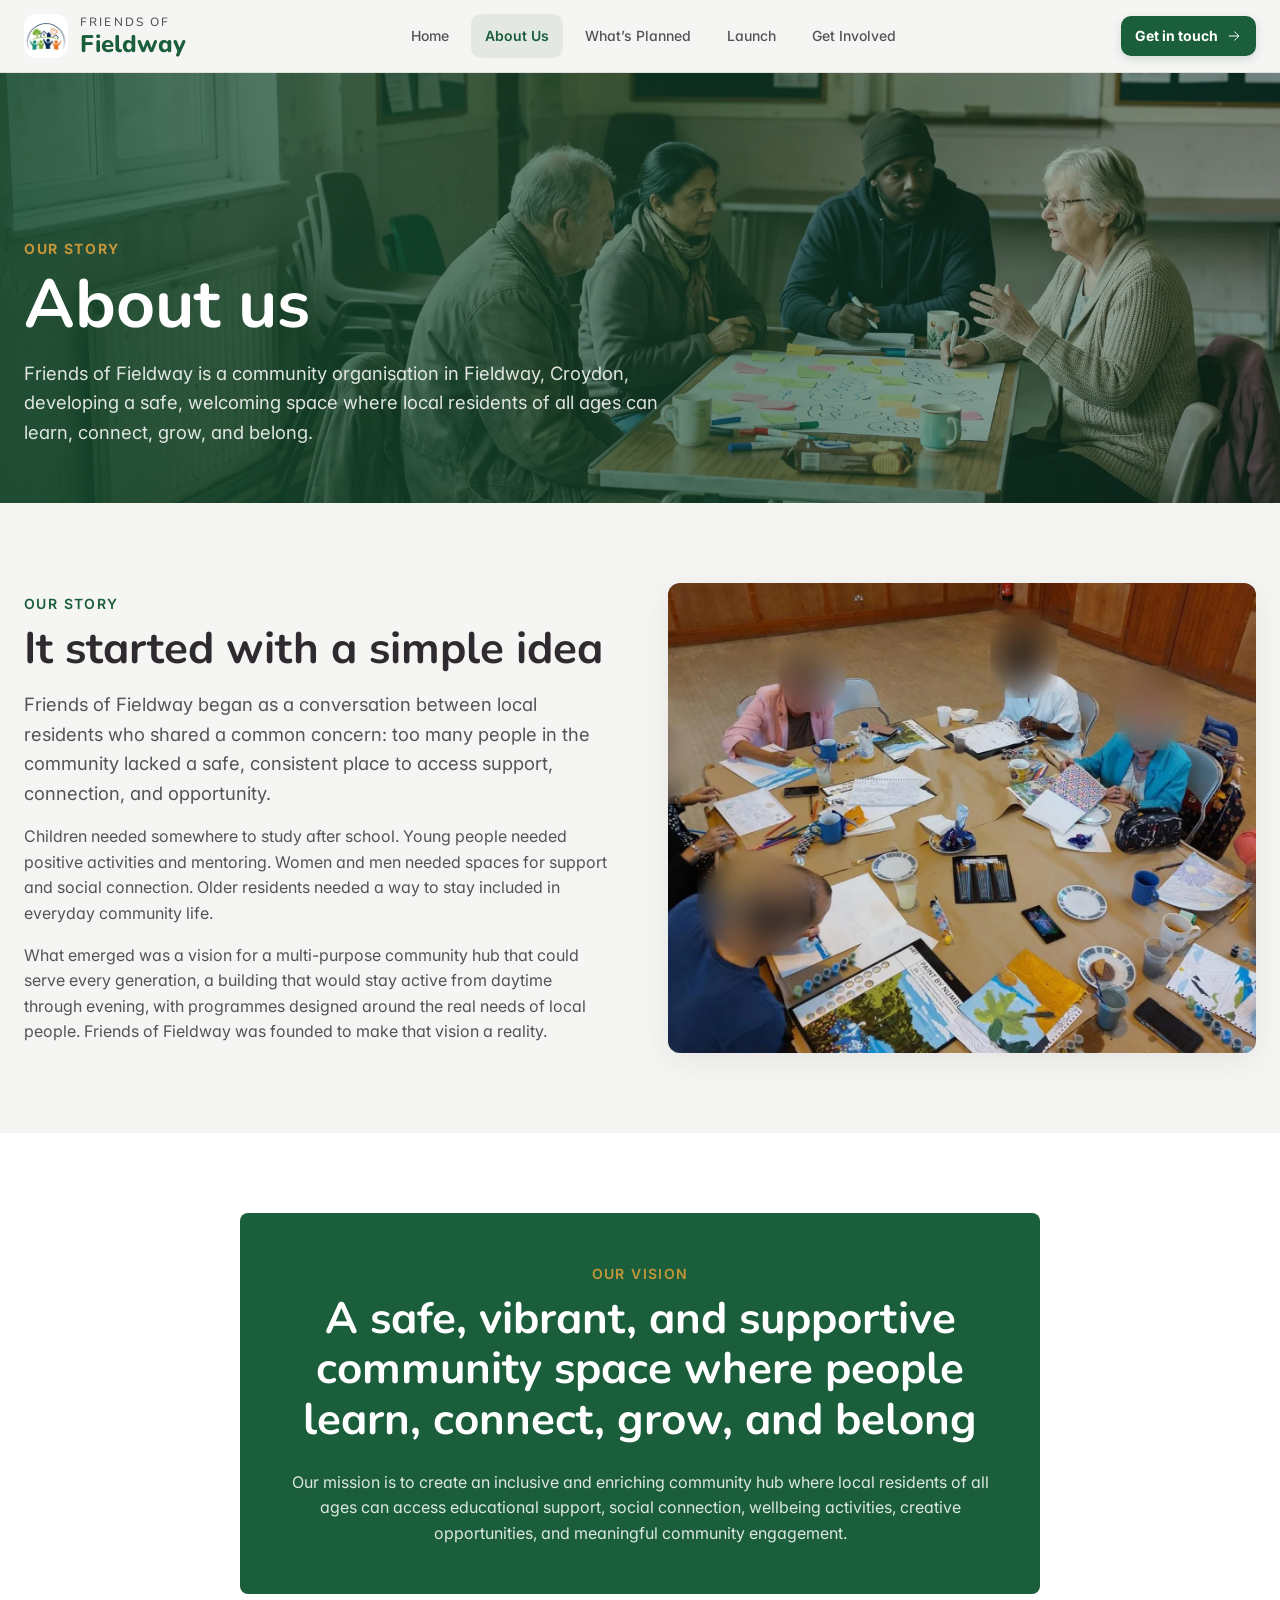
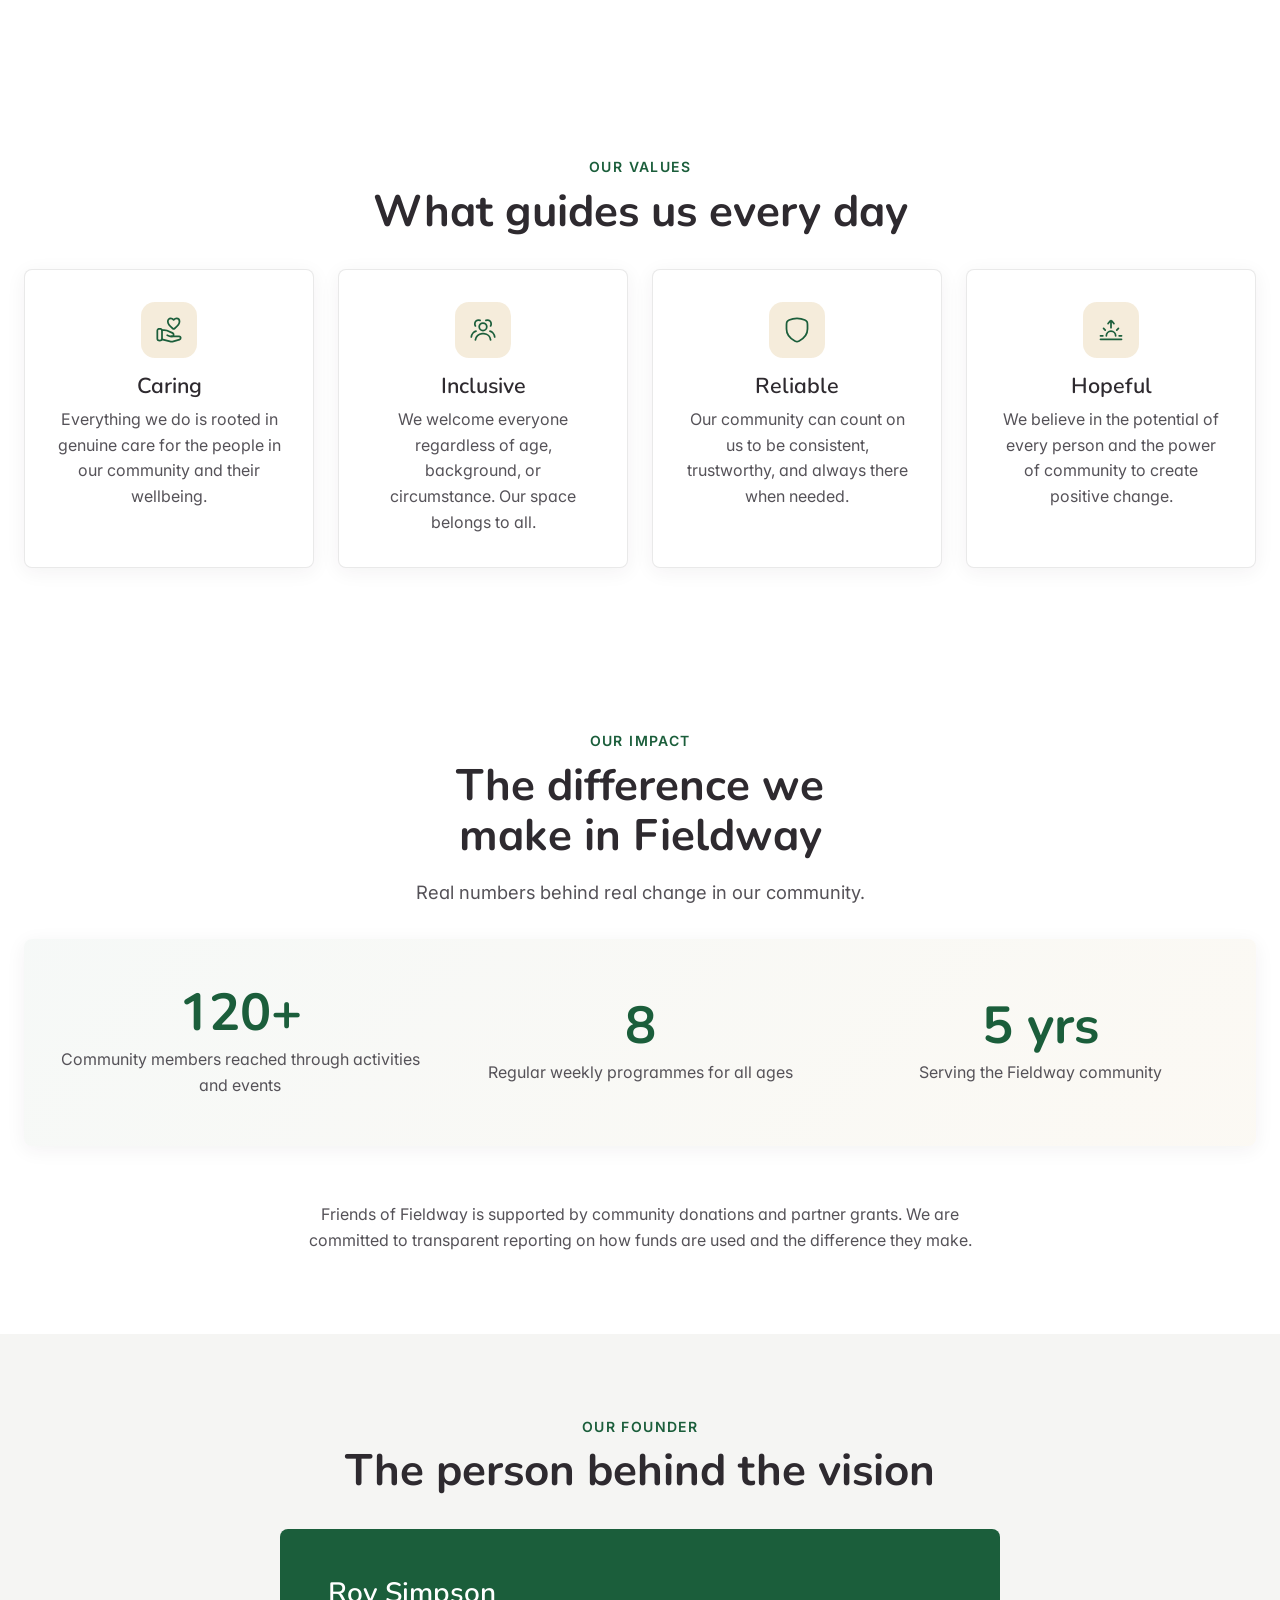
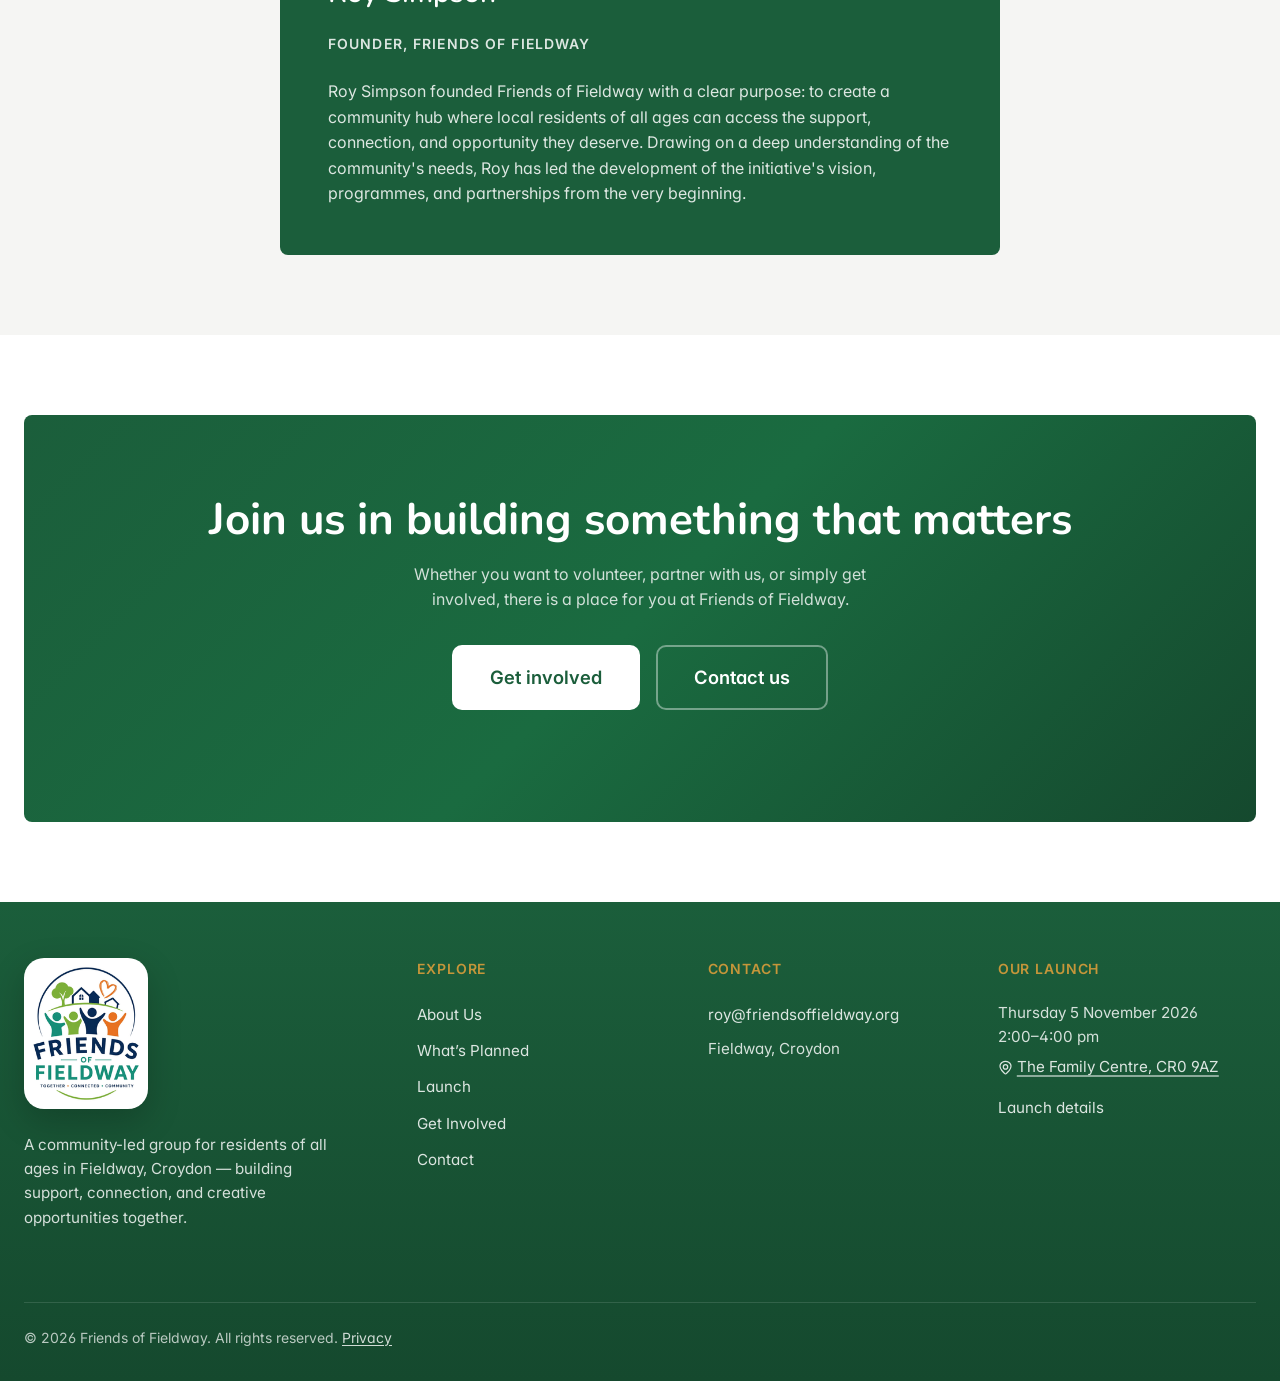
==== commit 8518efc9: "Replace illustrative photos with a consistent new set - Generate 15 new photos with fal.ai Nano Bana" ====
--- a/about.html
+++ b/about.html
@@ -16,20 +16,20 @@
     <meta property="og:description" content="Learn about Friends of Fieldway, our story, our vision, and our commitment to creating an inclusive community hub for education, wellbeing, and connection." />
     <meta property="og:type" content="website" />
     <meta property="og:site_name" content="Friends of Fieldway" />
-    <meta property="og:image" content="https://friendsoffieldway.org/assets/learning-space.webp" />
-    <meta property="og:image:width" content="1600" />
-    <meta property="og:image:height" content="1600" />
-    <meta property="og:image:alt" content="Young people learning together in a bright community space" />
+    <meta property="og:image" content="https://friendsoffieldway.org/assets/hero-about.webp" />
+    <meta property="og:image:width" content="1920" />
+    <meta property="og:image:height" content="1072" />
+    <meta property="og:image:alt" content="Local residents sharing ideas around a table at a community planning meeting" />
     <meta property="og:url" content="https://friendsoffieldway.org/about.html" />
     <meta name="twitter:card" content="summary_large_image" />
     <meta name="twitter:title" content="About Us | Friends of Fieldway" />
     <meta name="twitter:description" content="Learn about Friends of Fieldway, our story, our vision, and our commitment to creating an inclusive community hub for education, wellbeing, and connection." />
-    <meta name="twitter:image" content="https://friendsoffieldway.org/assets/learning-space.webp" />
+    <meta name="twitter:image" content="https://friendsoffieldway.org/assets/hero-about.webp" />
     <link rel="canonical" href="https://friendsoffieldway.org/about.html" />
     <link rel="icon" type="image/png" sizes="96x96" href="./assets/favicon-20260508.png" />
     <link rel="shortcut icon" href="/favicon.ico" />
     <link rel="apple-touch-icon" href="./assets/favicon-20260508.png" />
-    <link rel="preload" as="image" href="./assets/learning-space.webp" fetchpriority="high" />
+    <link rel="preload" as="image" href="./assets/hero-about.webp" fetchpriority="high" />
     <link rel="preconnect" href="https://fonts.googleapis.com" />
     <link rel="preconnect" href="https://fonts.gstatic.com" crossorigin />
     <link href="https://fonts.googleapis.com/css2?family=Nunito:wght@400;500;600;700;800&amp;family=Inter:wght@400;500;600&amp;display=swap" rel="stylesheet" />
@@ -74,7 +74,7 @@
       <!-- PAGE HERO -->
       <section class="page-hero page-hero--image page-hero--about" aria-labelledby="about-title">
         <div class="page-hero__media" aria-hidden="true">
-          <img src="./assets/learning-space.webp" alt="" width="1600" height="1600" loading="eager" decoding="async" fetchpriority="high" />
+          <img src="./assets/hero-about.webp" alt="" width="1920" height="1072" loading="eager" decoding="async" fetchpriority="high" />
         </div>
         <div class="container">
           <p class="page-hero__eyebrow">Our story</p>
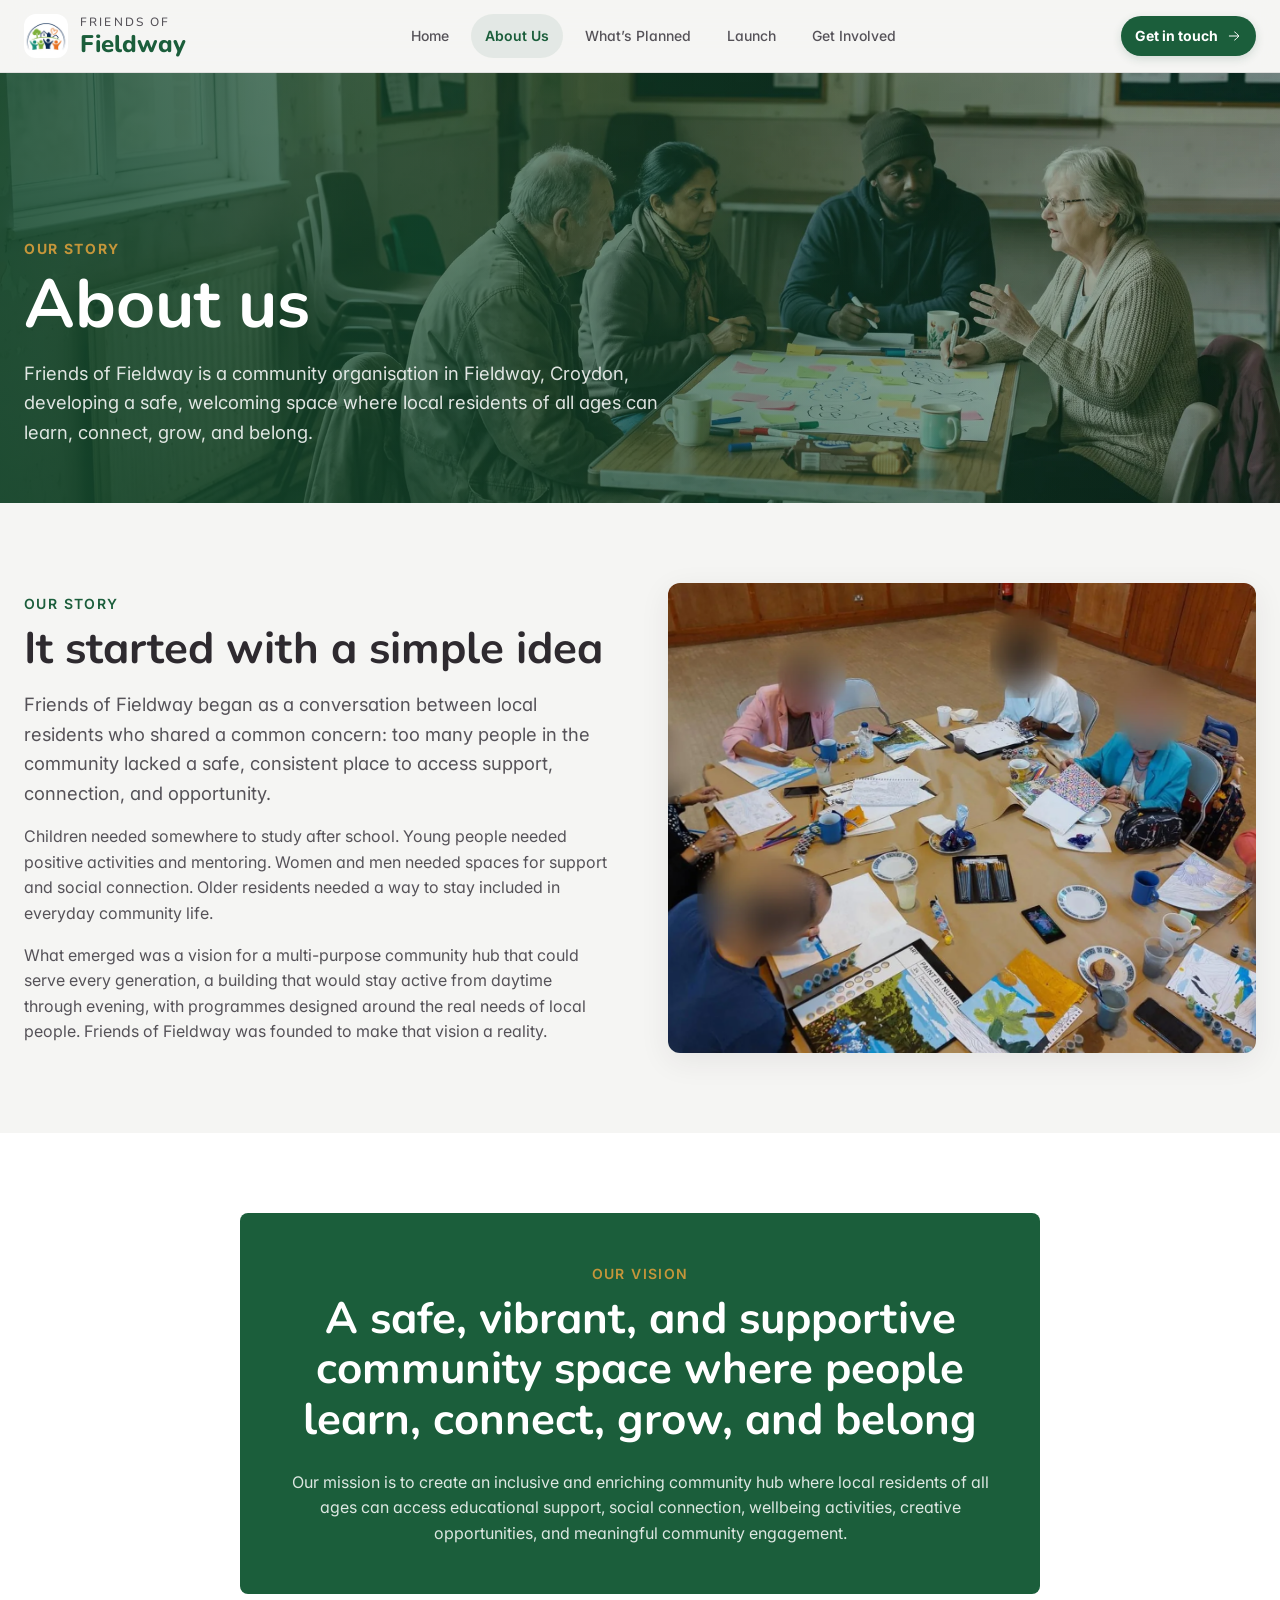
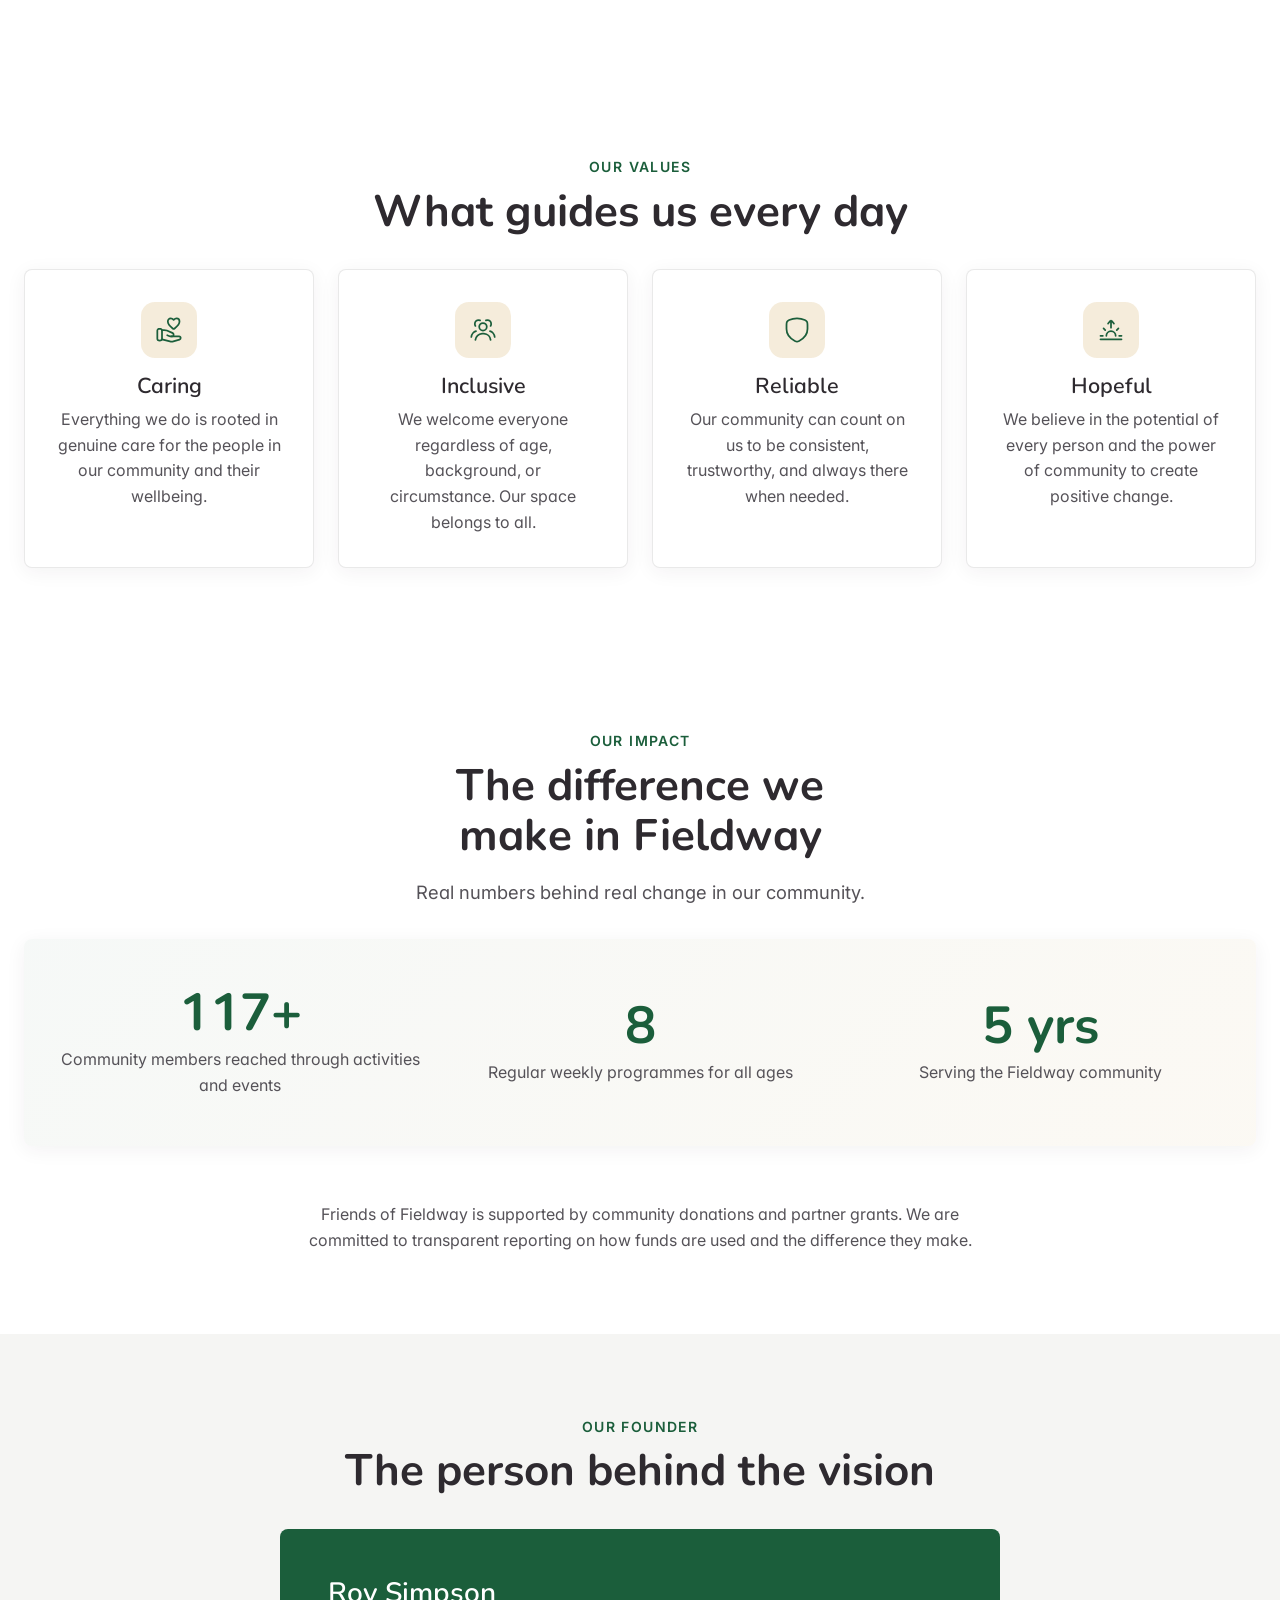
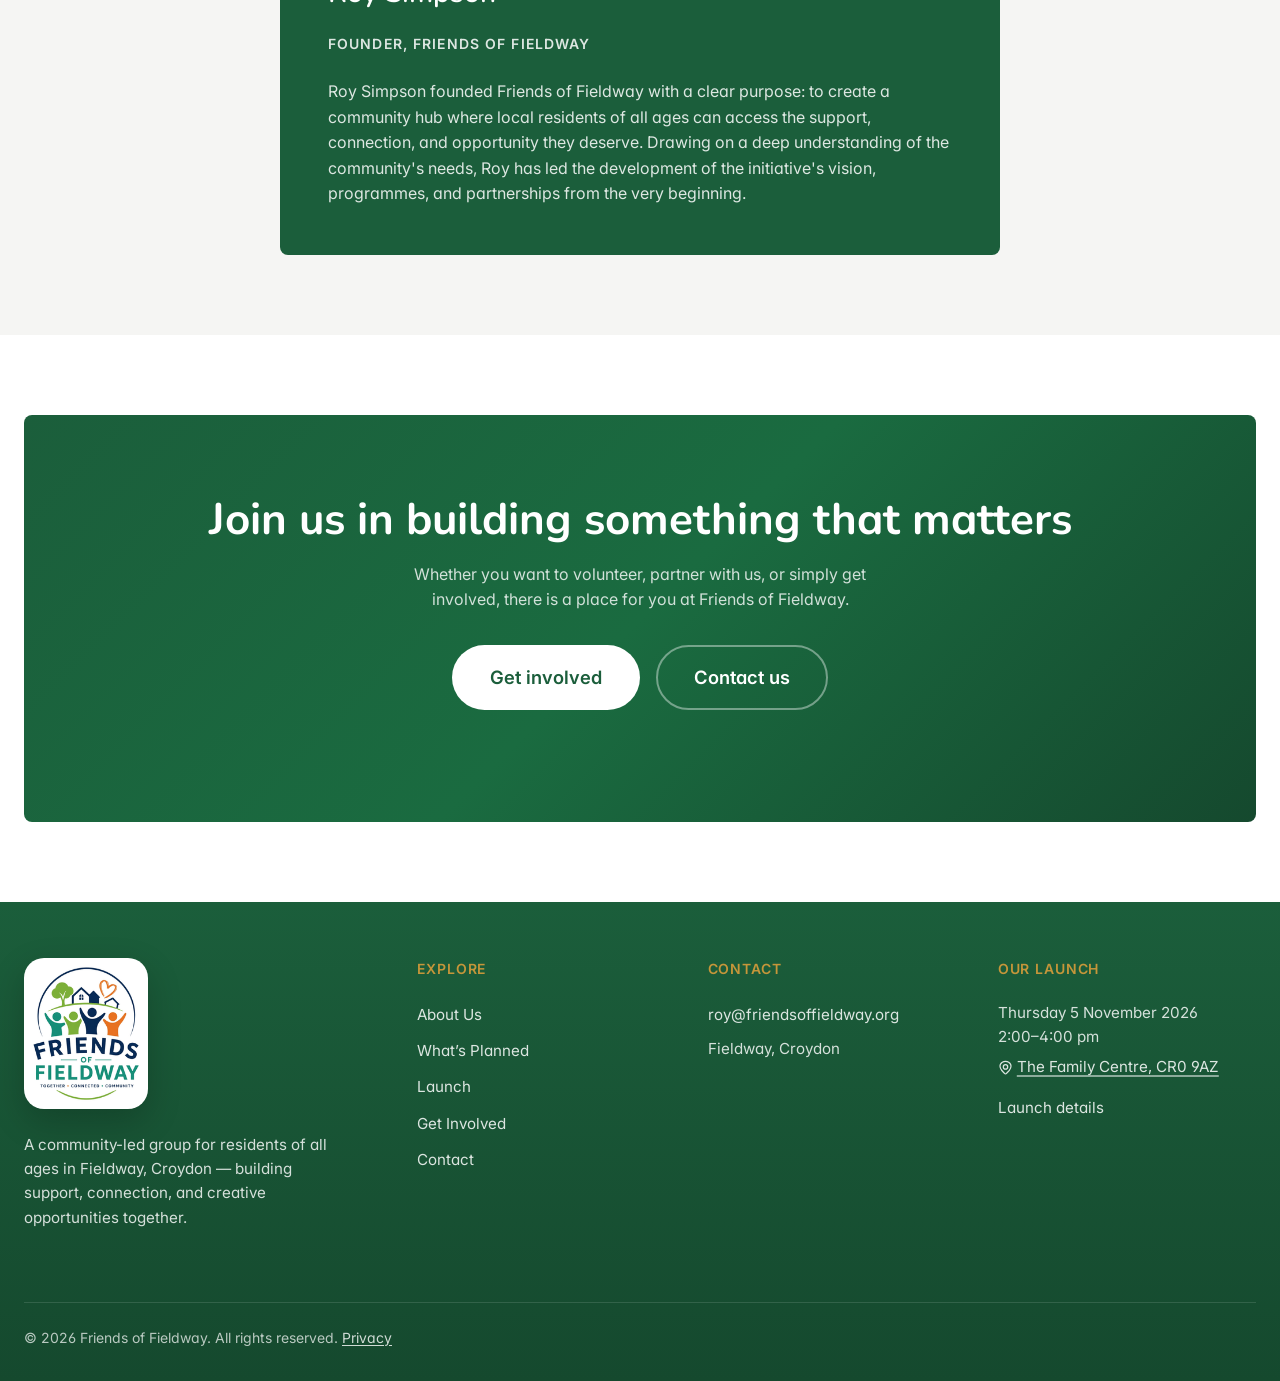
==== commit 70c19e87: "Make buttons pill-shaped Round all buttons, the header button, jump links and the desktop menu highl" ====
--- a/about.html
+++ b/about.html
@@ -33,7 +33,7 @@
     <link rel="preconnect" href="https://fonts.googleapis.com" />
     <link rel="preconnect" href="https://fonts.gstatic.com" crossorigin />
     <link href="https://fonts.googleapis.com/css2?family=Nunito:wght@400;500;600;700;800&amp;family=Inter:wght@400;500;600&amp;display=swap" rel="stylesheet" />
-    <link rel="stylesheet" href="./styles.css?v=20261011-10" />
+    <link rel="stylesheet" href="./styles.css?v=20261011-11" />
   </head>
   <body>
     <a href="#main" class="skip-link">Skip to main content</a>
--- a/styles.css
+++ b/styles.css
@@ -54,7 +54,7 @@
   --space-2xl: 3.5rem;
   --space-3xl: 5rem;
 
-  --radius-btn: 10px;
+  --radius-btn: 999px;
   --radius-card: 8px;
   --radius-input: 10px;
   --radius-img: 12px;
@@ -1841,7 +1841,7 @@
   display: block;
   padding: var(--space-md);
   background: var(--sage-light);
-  border-radius: var(--radius-btn);
+  border-radius: var(--radius-card);
   text-align: center;
   color: var(--success);
   font-weight: 500;
@@ -2812,7 +2812,7 @@
     font-size: 1.1rem;
   }
 
-  .nav__link--active { border-radius: var(--radius-btn); }
+  .nav__link--active { border-radius: 12px; }
 
   .nav__link--cta {
     display: inline-flex;
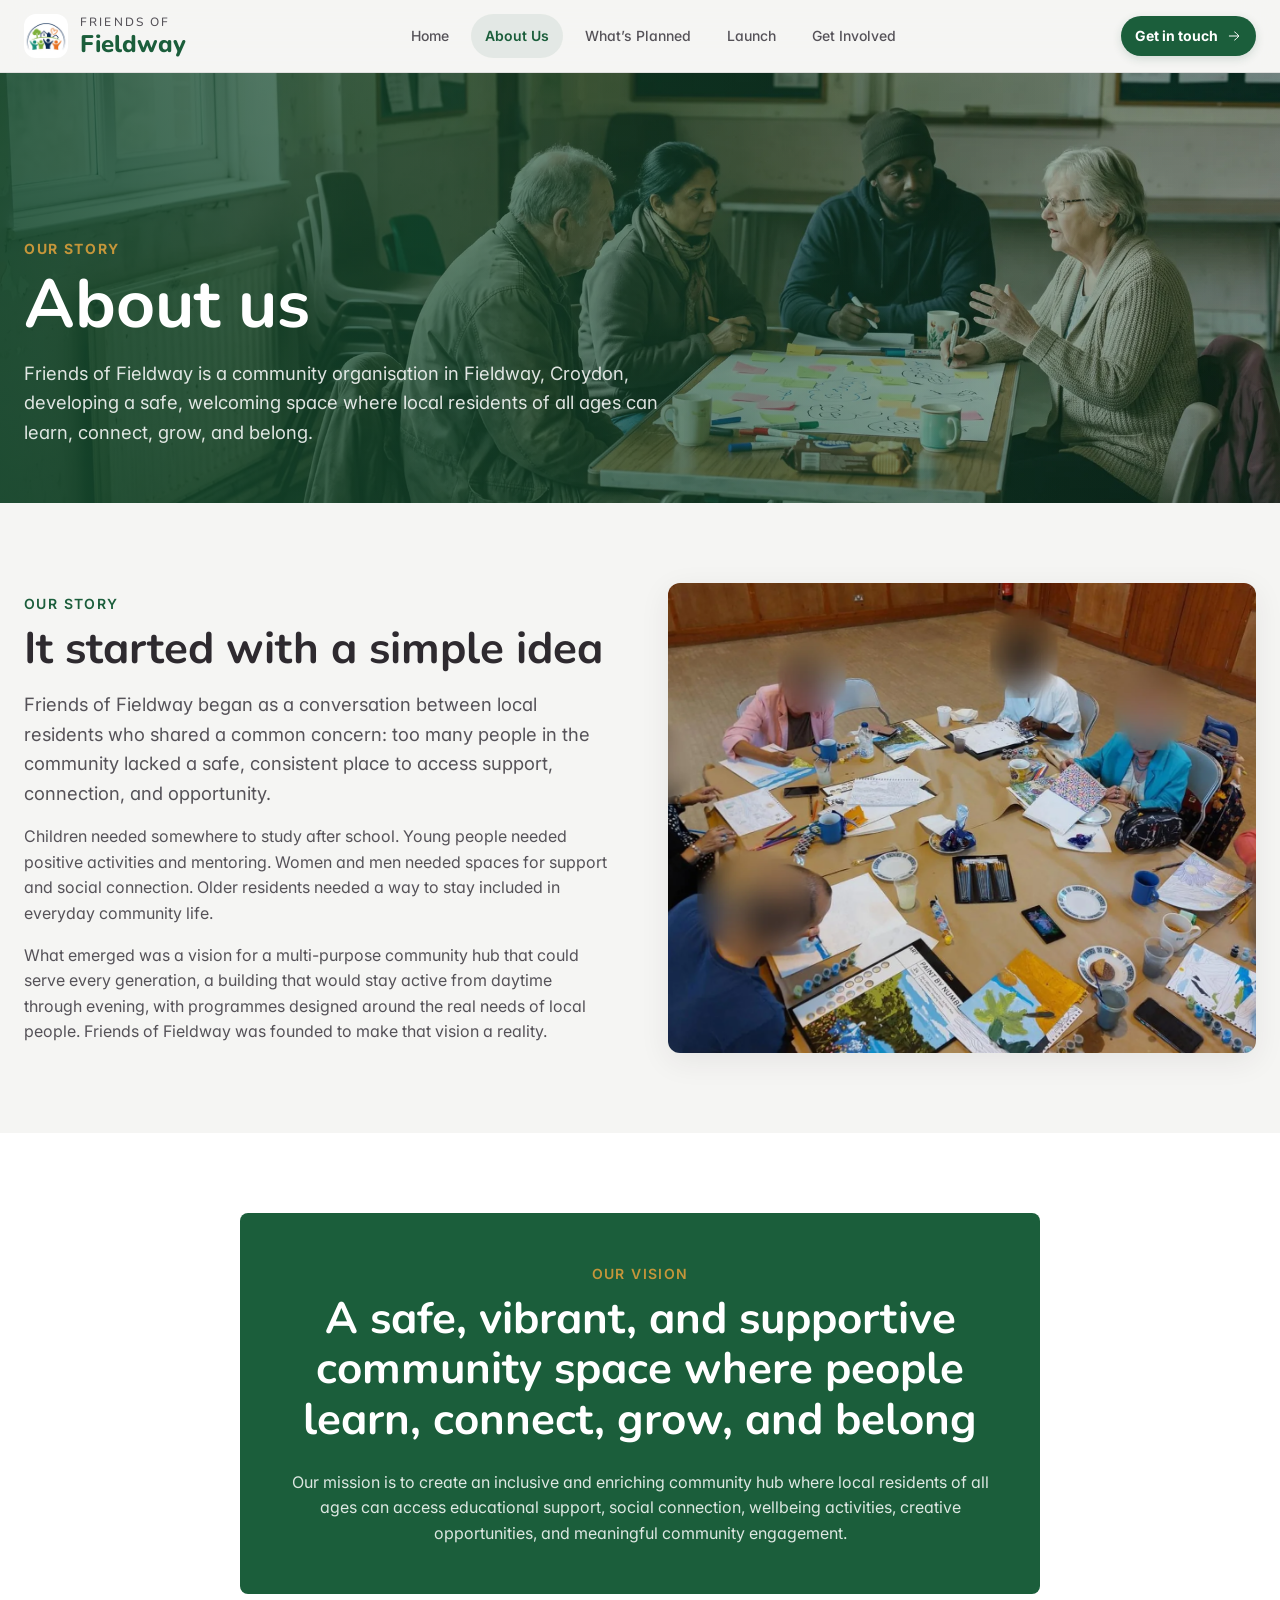
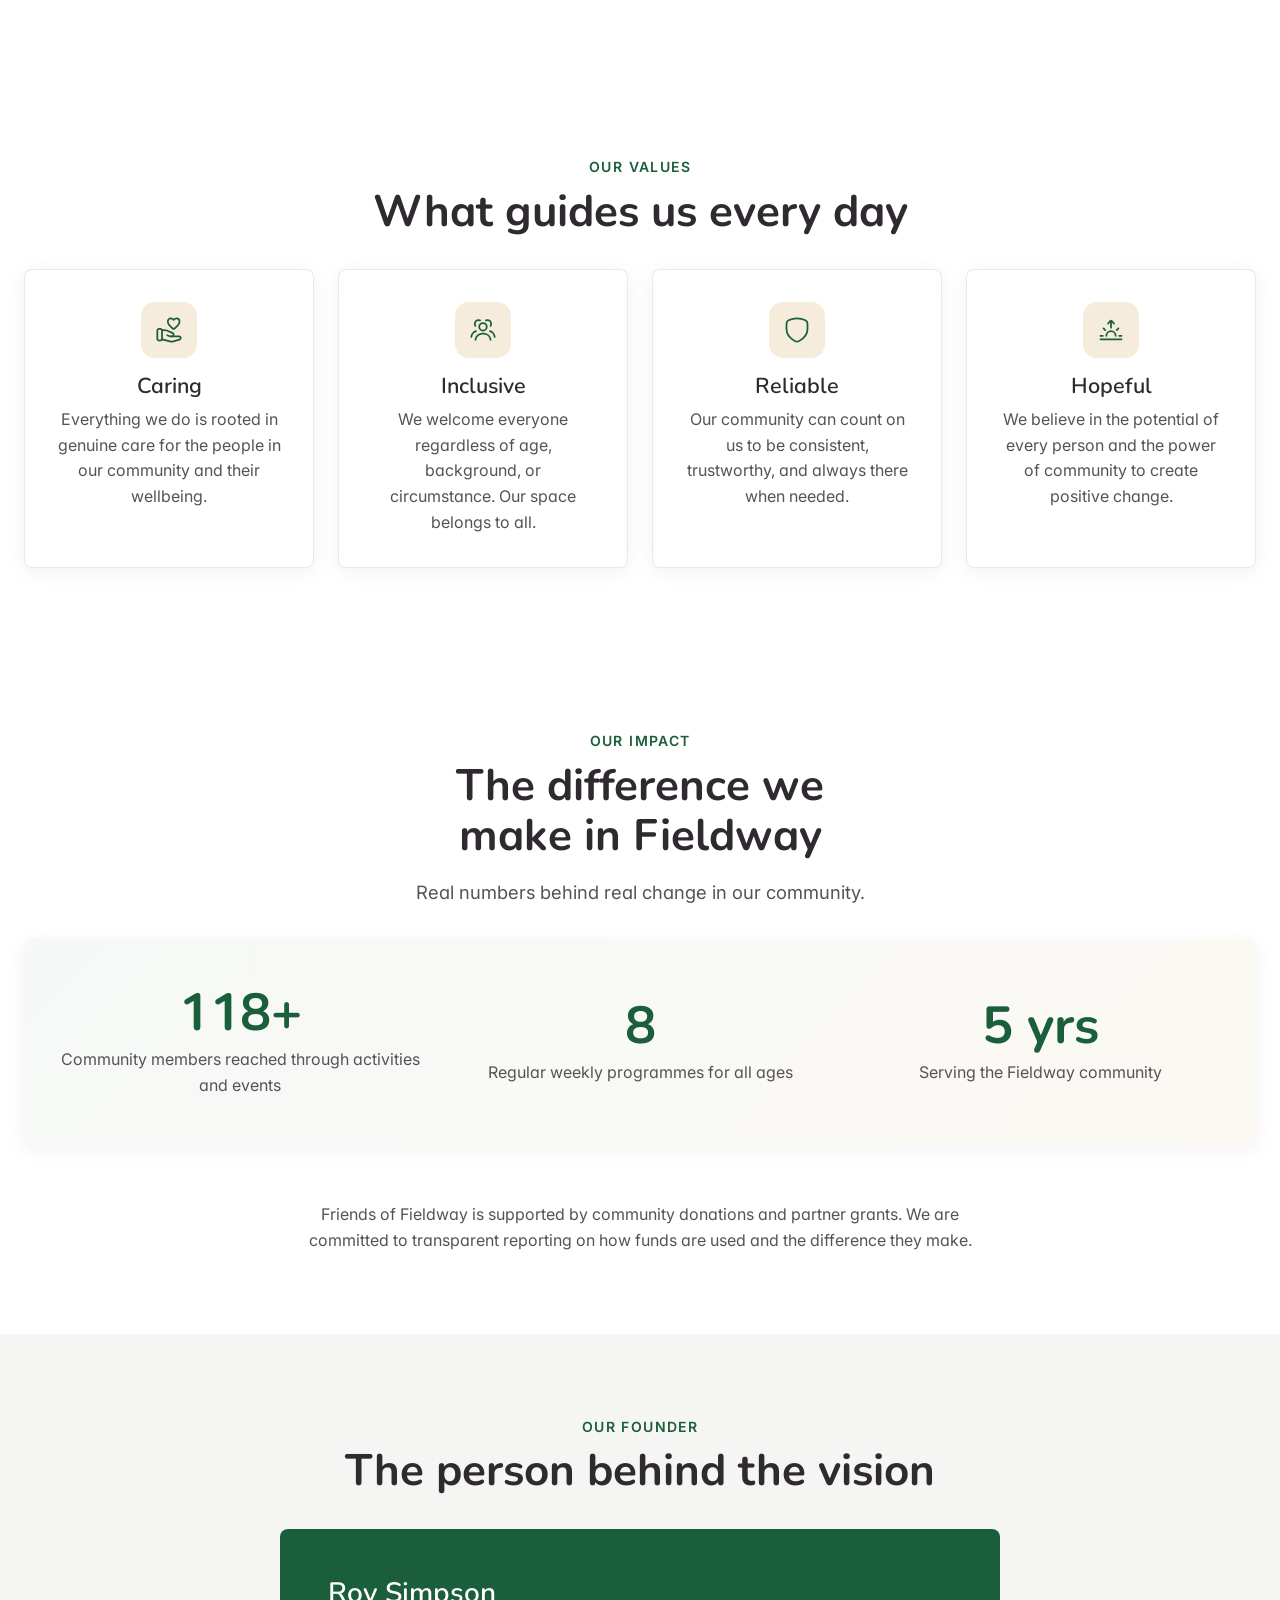
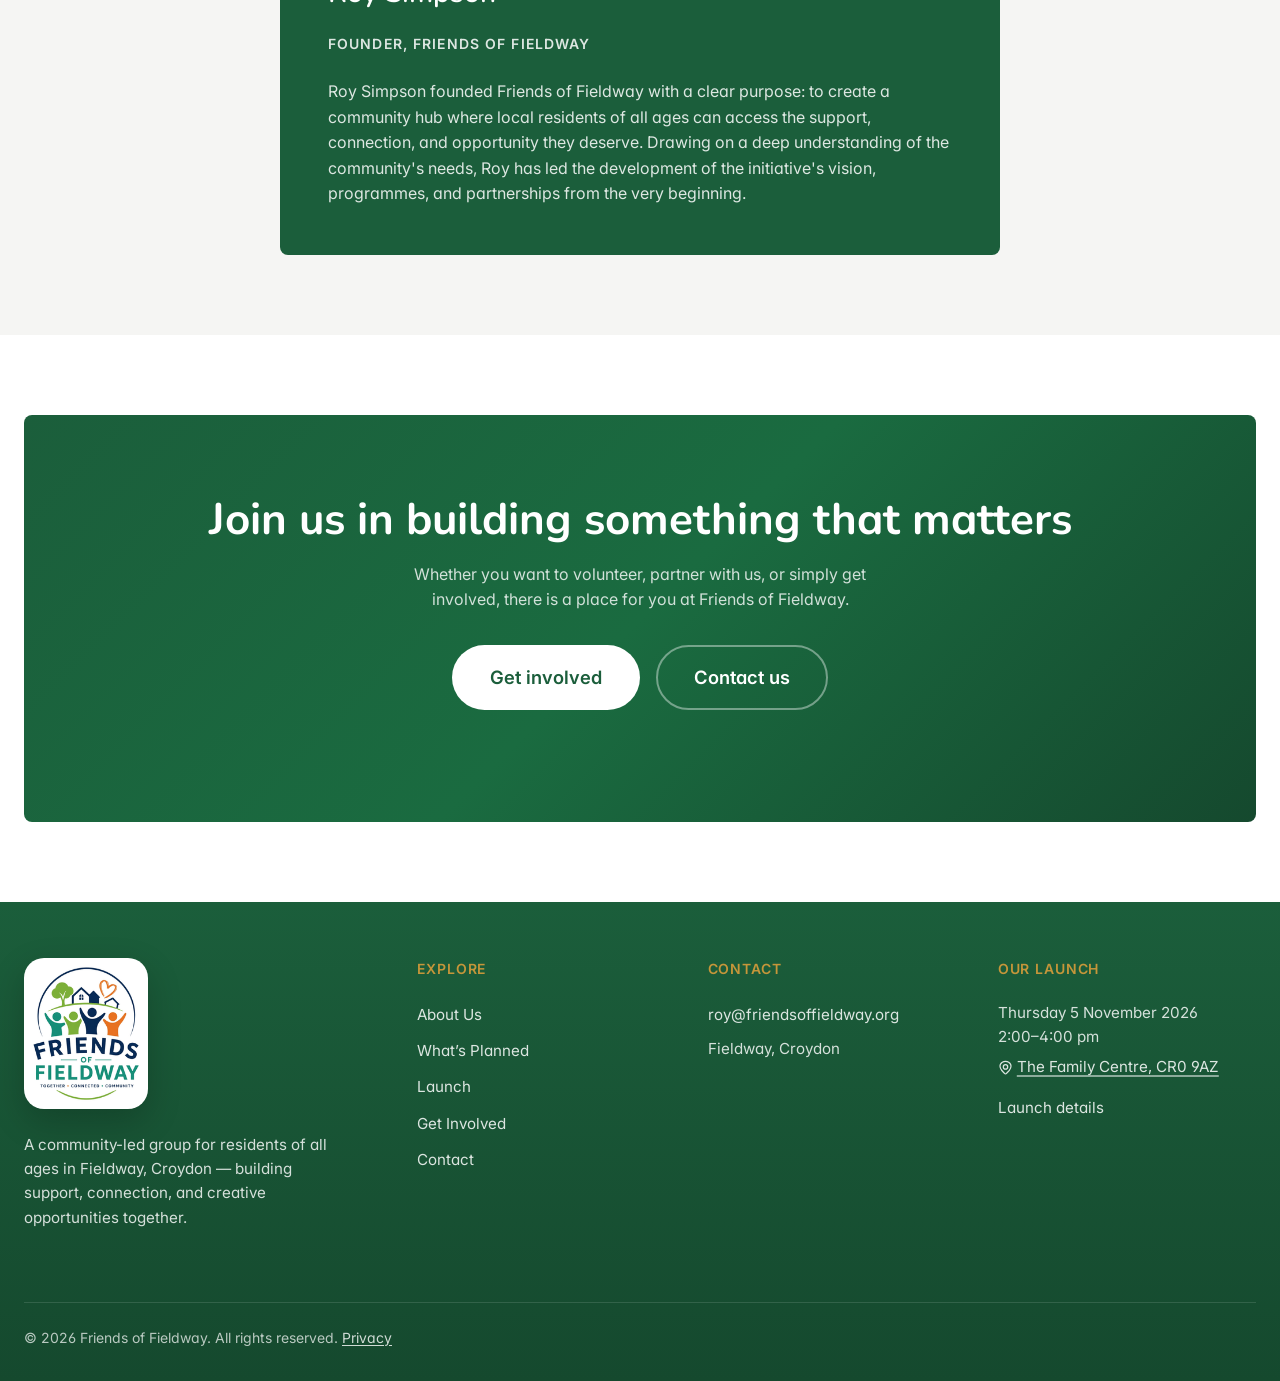
==== commit ea953da0: "Remove leftover dashed frames around calls to action The home gallery button no longer sits in an em" ====
--- a/about.html
+++ b/about.html
@@ -33,7 +33,7 @@
     <link rel="preconnect" href="https://fonts.googleapis.com" />
     <link rel="preconnect" href="https://fonts.gstatic.com" crossorigin />
     <link href="https://fonts.googleapis.com/css2?family=Nunito:wght@400;500;600;700;800&amp;family=Inter:wght@400;500;600&amp;display=swap" rel="stylesheet" />
-    <link rel="stylesheet" href="./styles.css?v=20261011-11" />
+    <link rel="stylesheet" href="./styles.css?v=20261011-12" />
   </head>
   <body>
     <a href="#main" class="skip-link">Skip to main content</a>
--- a/styles.css
+++ b/styles.css
@@ -1596,7 +1596,7 @@
 .programme-detail--suggest {
   justify-content: center;
   background: var(--green-light);
-  border: 1px dashed rgba(27, 94, 59, 0.3);
+  border: 1px solid rgba(27, 94, 59, 0.15);
   box-shadow: none;
 }
 
@@ -2524,25 +2524,10 @@
 
 .founder-closer .hero__actions { margin-bottom: 0; }
 
-/* ---------- Home: Story CTA block inside testimonials ---------- */
+/* ---------- Home: Call to action under the gallery ---------- */
 .story-cta {
-  margin-top: var(--space-xl);
+  margin-top: var(--space-md);
   text-align: center;
-  padding: var(--space-lg);
-  border: 1.5px dashed var(--border-strong);
-  border-radius: var(--radius-card);
-  background: var(--white);
-}
-
-.story-cta h3 {
-  font-size: var(--text-h3);
-  margin-bottom: var(--space-xs);
-  color: var(--green);
-}
-
-.story-cta p {
-  color: var(--grey);
-  margin-bottom: var(--space-md);
 }
 
 /* ---------- Home: About story single-column variant ---------- */
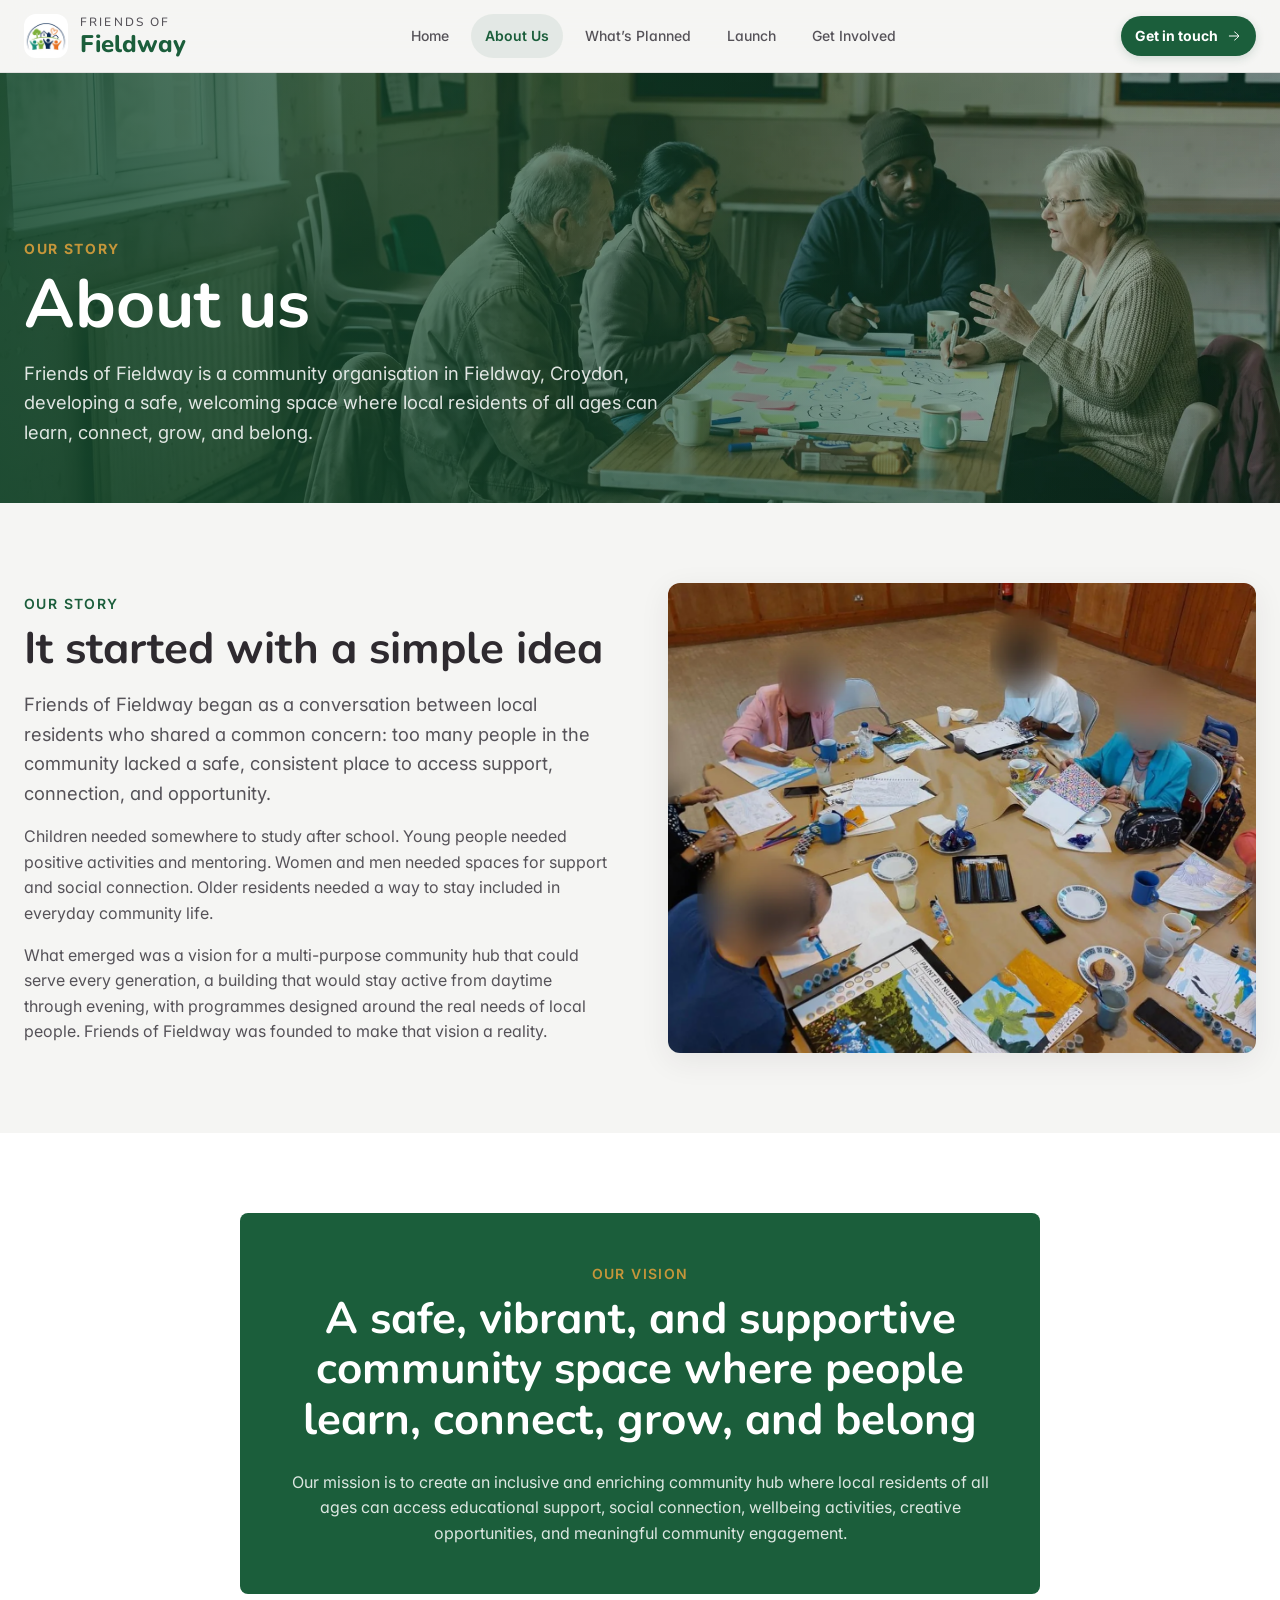
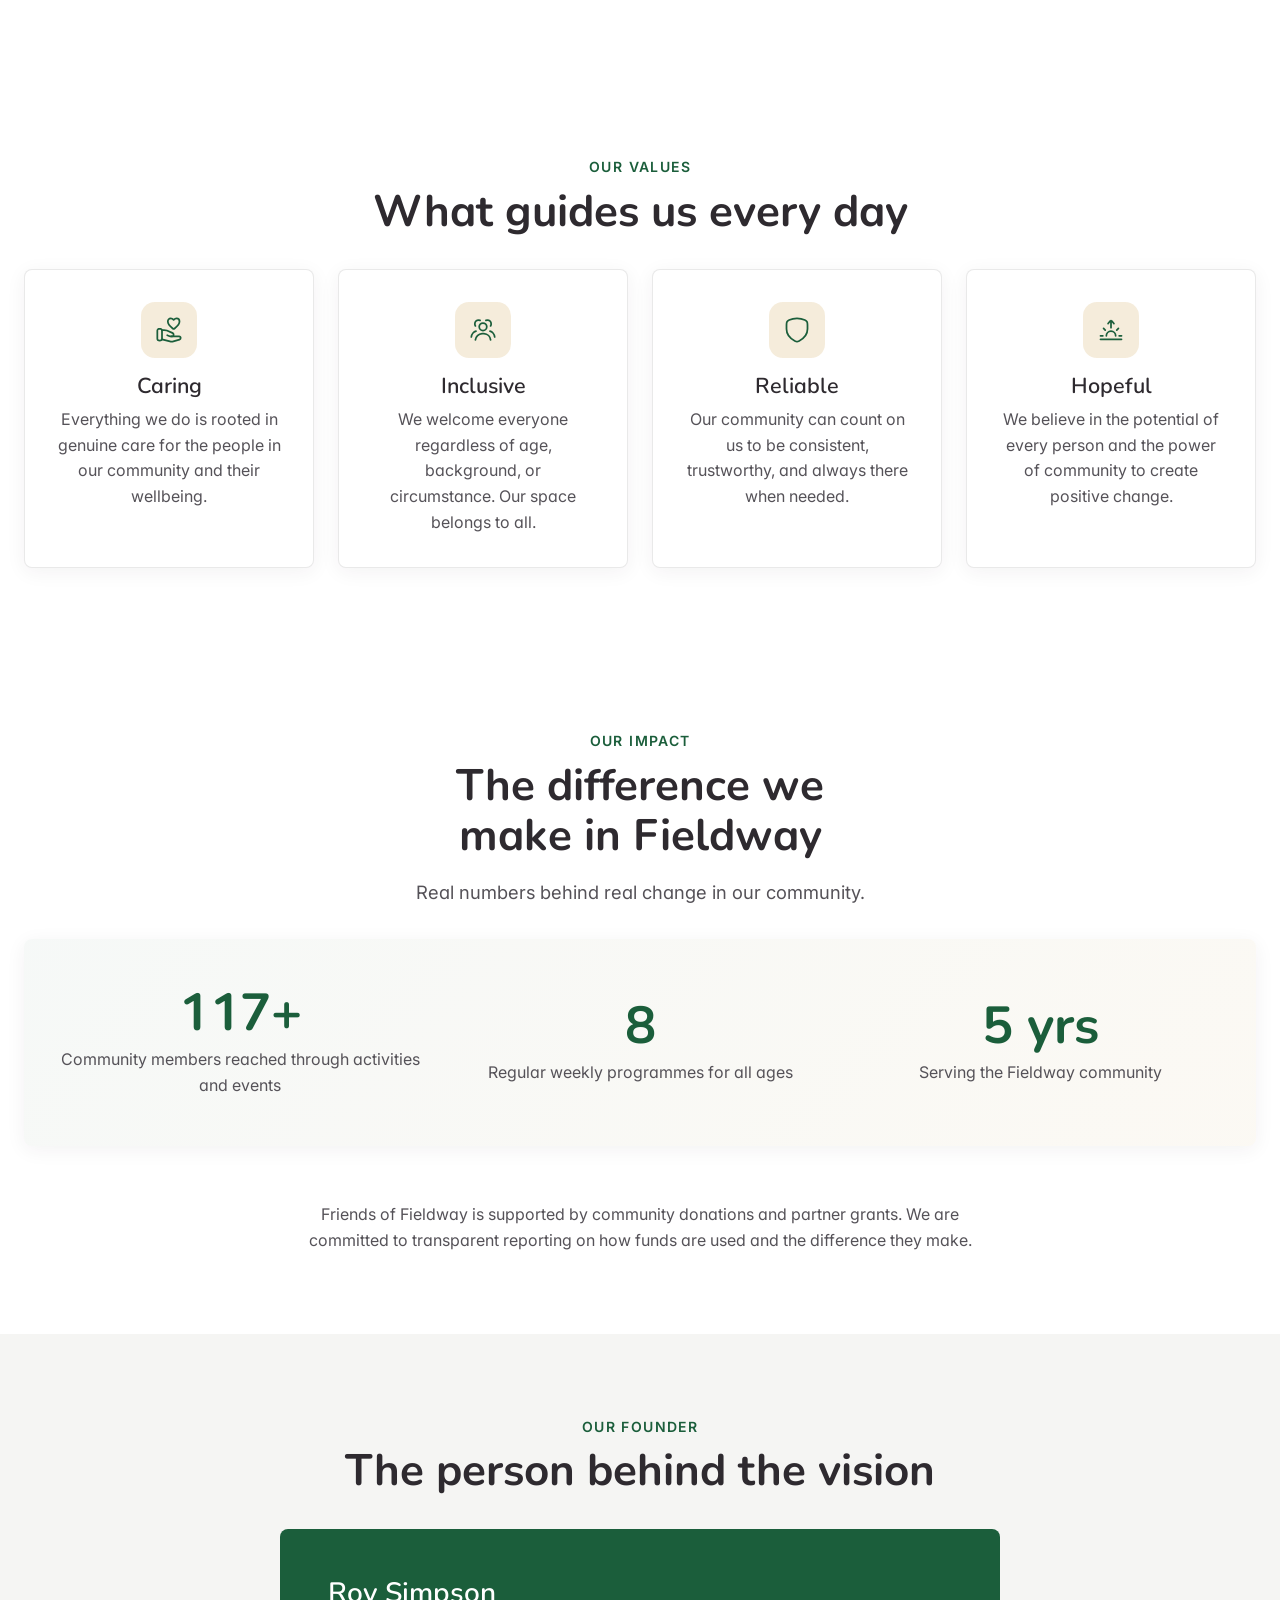
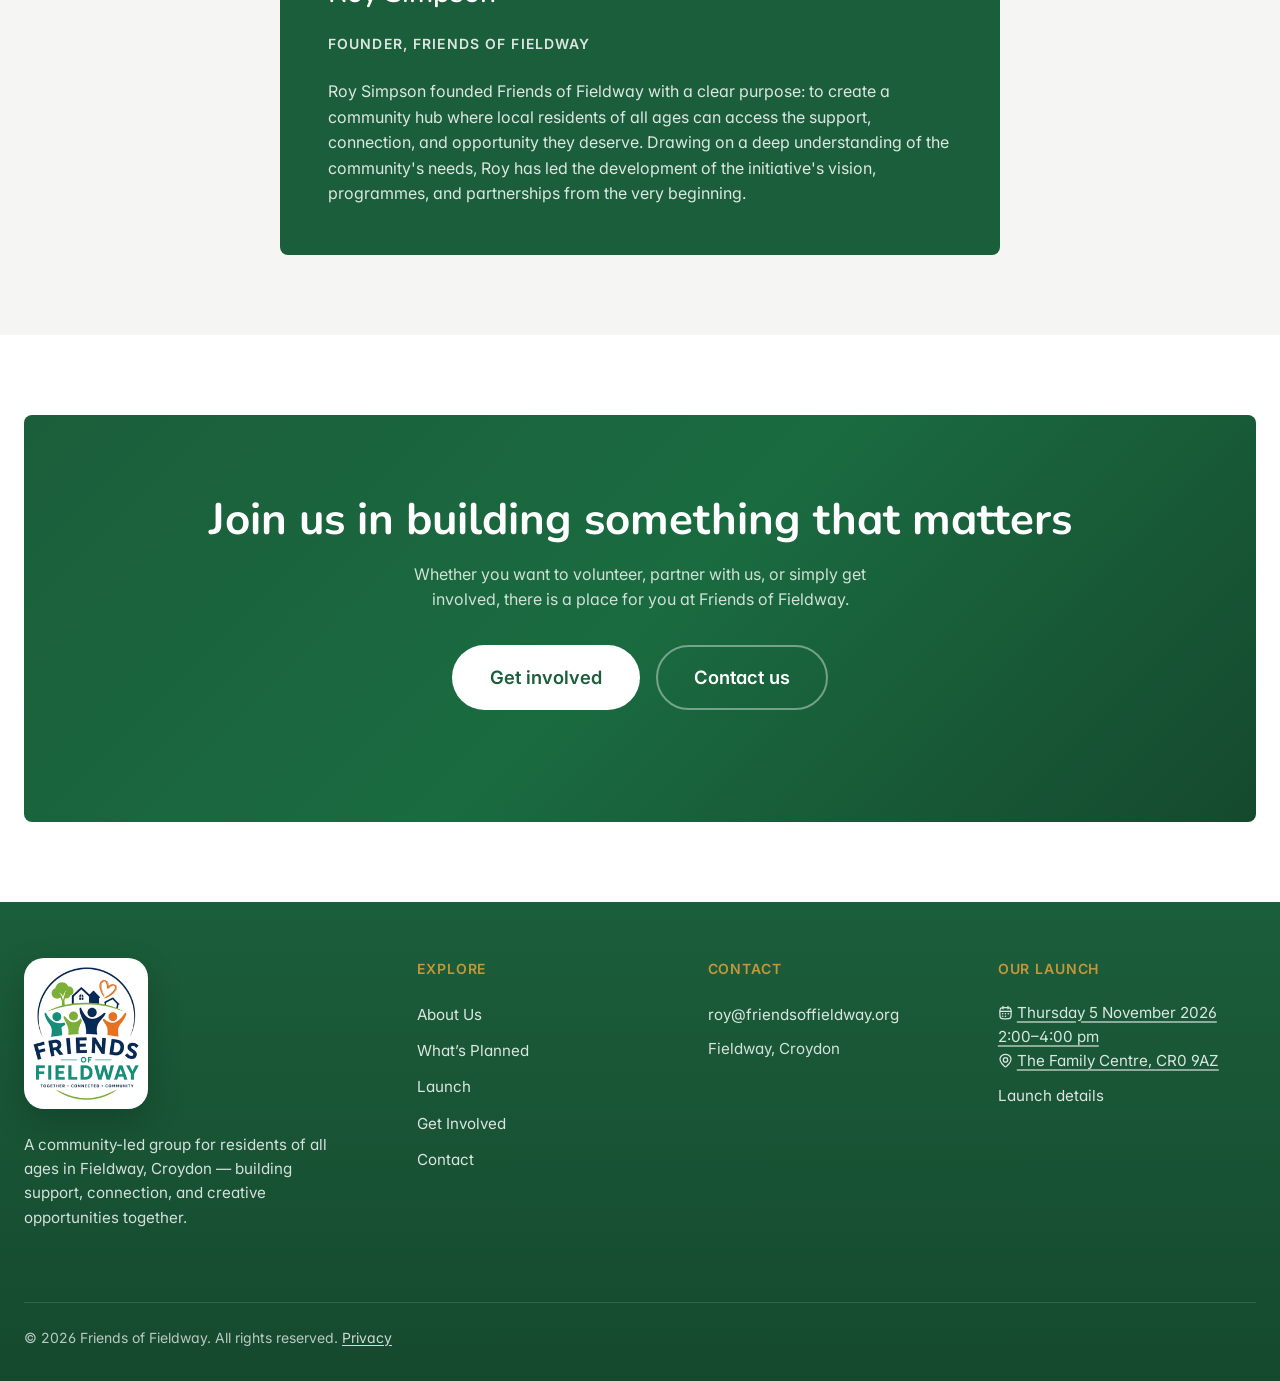
==== commit b09fc8fd: "Let visitors add the launch to their calendar from any date Every launch date and time on the site n" ====
--- a/about.html
+++ b/about.html
@@ -33,7 +33,7 @@
     <link rel="preconnect" href="https://fonts.googleapis.com" />
     <link rel="preconnect" href="https://fonts.gstatic.com" crossorigin />
     <link href="https://fonts.googleapis.com/css2?family=Nunito:wght@400;500;600;700;800&amp;family=Inter:wght@400;500;600&amp;display=swap" rel="stylesheet" />
-    <link rel="stylesheet" href="./styles.css?v=20261011-12" />
+    <link rel="stylesheet" href="./styles.css?v=20261011-14" />
   </head>
   <body>
     <a href="#main" class="skip-link">Skip to main content</a>
@@ -250,7 +250,7 @@
           </div>
           <div class="footer__col">
             <strong>Our launch</strong>
-            <p>Thursday 5 November 2026<br />2:00&ndash;4:00 pm<br /><a class="map-link" href="https://www.google.com/maps/dir/?api=1&amp;destination=The+Family+Centre%2C+Fieldway%2C+New+Addington%2C+Croydon%2C+CR0+9AZ%2C+UK" target="_blank" rel="noopener">The Family Centre, CR0 9AZ<span class="sr-only"> (opens Google Maps)</span></a></p>
+            <p><a class="calendar-link" href="./assets/fieldway-launch-2026.ics" download><time datetime="2026-11-05T14:00">Thursday 5 November 2026</time><br /><span class="nowrap">2:00&ndash;4:00 pm</span><span class="sr-only"> (add to your calendar)</span></a><br /><a class="map-link" href="https://www.google.com/maps/dir/?api=1&amp;destination=The+Family+Centre%2C+Fieldway%2C+New+Addington%2C+Croydon%2C+CR0+9AZ%2C+UK" target="_blank" rel="noopener">The Family Centre, <span class="nowrap">CR0 9AZ</span><span class="sr-only"> (opens Google Maps)</span></a></p>
             <a href="./events.html">Launch details</a>
           </div>
         </div>
--- a/styles.css
+++ b/styles.css
@@ -69,6 +69,7 @@
 
   /* Hugeicons (MIT) arrows, used as masks so they take the text colour. */
   --icon-arrow-right: url("data:image/svg+xml,%3Csvg xmlns='http://www.w3.org/2000/svg' viewBox='0 0 24 24' fill='none'%3E%3Cpath d='M18.5 12L4.99997 12' stroke='black' stroke-linecap='round' stroke-linejoin='round' stroke-width='2'/%3E%3Cpath d='M13 18C13 18 19 13.5811 19 12C19 10.4188 13 6 13 6' stroke='black' stroke-linecap='round' stroke-linejoin='round' stroke-width='2'/%3E%3C/svg%3E");
+  --icon-calendar: url("data:image/svg+xml,%3Csvg xmlns='http://www.w3.org/2000/svg' viewBox='0 0 24 24' fill='none'%3E%3Cpath d='M16 2V6M8 2V6' stroke='black' stroke-linecap='round' stroke-linejoin='round' stroke-width='2'/%3E%3Cpath d='M13 4H11C7.22876 4 5.34315 4 4.17157 5.17157C3 6.34315 3 8.22876 3 12V14C3 17.7712 3 19.6569 4.17157 20.8284C5.34315 22 7.22876 22 11 22H13C16.7712 22 18.6569 22 19.8284 20.8284C21 19.6569 21 17.7712 21 14V12C21 8.22876 21 6.34315 19.8284 5.17157C18.6569 4 16.7712 4 13 4Z' stroke='black' stroke-linecap='round' stroke-linejoin='round' stroke-width='2'/%3E%3Cpath d='M3 10H21' stroke='black' stroke-linecap='round' stroke-linejoin='round' stroke-width='2'/%3E%3Cpath d='M12.1258 14H12.0008M12.1258 18H12.0008M7.625 14H7.5M7.625 18H7.5M16.625 14H16.5M12.2508 14C12.2508 14.1381 12.1389 14.25 12.0008 14.25C11.8628 14.25 11.7508 14.1381 11.7508 14C11.7508 13.8619 11.8628 13.75 12.0008 13.75C12.1389 13.75 12.2508 13.8619 12.2508 14ZM12.2508 18C12.2508 18.1381 12.1389 18.25 12.0008 18.25C11.8628 18.25 11.7508 18.1381 11.7508 18C11.7508 17.8619 11.8628 17.75 12.0008 17.75C12.1389 17.75 12.2508 17.8619 12.2508 18ZM7.75 14C7.75 14.1381 7.63807 14.25 7.5 14.25C7.36193 14.25 7.25 14.1381 7.25 14C7.25 13.8619 7.36193 13.75 7.5 13.75C7.63807 13.75 7.75 13.8619 7.75 14ZM7.75 18C7.75 18.1381 7.63807 18.25 7.5 18.25C7.36193 18.25 7.25 18.1381 7.25 18C7.25 17.8619 7.36193 17.75 7.5 17.75C7.63807 17.75 7.75 17.8619 7.75 18ZM16.75 14C16.75 14.1381 16.6381 14.25 16.5 14.25C16.3619 14.25 16.25 14.1381 16.25 14C16.25 13.8619 16.3619 13.75 16.5 13.75C16.6381 13.75 16.75 13.8619 16.75 14Z' stroke='black' stroke-linecap='round' stroke-linejoin='round' stroke-width='2'/%3E%3C/svg%3E");
   --icon-location: url("data:image/svg+xml,%3Csvg xmlns='http://www.w3.org/2000/svg' viewBox='0 0 24 24' fill='none'%3E%3Cpath d='M13.6177 21.367C13.1841 21.773 12.6044 22 12.0011 22C11.3978 22 10.8182 21.773 10.3845 21.367C6.41302 17.626 1.09076 13.4469 3.68627 7.37966C5.08963 4.09916 8.45834 2 12.0011 2C15.5439 2 18.9126 4.09916 20.316 7.37966C22.9082 13.4393 17.599 17.6389 13.6177 21.367Z' stroke='black' stroke-width='2'/%3E%3Cpath d='M15.5 11C15.5 12.933 13.933 14.5 12 14.5C10.067 14.5 8.5 12.933 8.5 11C8.5 9.067 10.067 7.5 12 7.5C13.933 7.5 15.5 9.067 15.5 11Z' stroke='black' stroke-width='2'/%3E%3C/svg%3E");
 
   --container-max: 1280px;
@@ -183,8 +184,9 @@
 
 .nowrap { white-space: nowrap; }
 
-/* Venue addresses open directions in Google Maps. */
-.map-link {
+/* Venue addresses open directions in Google Maps; launch dates add the event to a calendar. */
+.map-link,
+.calendar-link {
   color: inherit;
   text-decoration: underline;
   text-decoration-color: var(--green);
@@ -192,7 +194,8 @@
   text-underline-offset: 3px;
 }
 
-.map-link::before {
+.map-link::before,
+.calendar-link::before {
   margin-right: 0.25em;
   color: var(--green);
 }
@@ -201,7 +204,8 @@
 .card__link::after,
 .event__action::after,
 .hero__inline-link::after,
-.map-link::before {
+.map-link::before,
+.calendar-link::before {
   content: '';
   display: inline-block;
   width: 1em;
@@ -217,14 +221,31 @@
   mask-image: var(--icon-location);
 }
 
+.calendar-link::before {
+  -webkit-mask-image: var(--icon-calendar);
+  mask-image: var(--icon-calendar);
+}
+
+/* Footer links are flex rows; these multi-line links need to flow as text. */
+.footer__col .map-link,
+.footer__col .calendar-link {
+  display: inline;
+  min-height: 0;
+  padding: 0;
+}
+
 .site-footer .map-link,
-.site-footer .map-link::before { color: rgba(255, 255, 255, 0.85); text-decoration-color: rgba(255, 255, 255, 0.5); }
+.site-footer .map-link::before,
+.site-footer .calendar-link,
+.site-footer .calendar-link::before { color: rgba(255, 255, 255, 0.85); text-decoration-color: rgba(255, 255, 255, 0.5); }
 
 .header-contact-cta svg { width: 16px; height: 16px; flex-shrink: 0; }
 
 @media (hover: hover) and (pointer: fine) {
-.map-link:hover { color: var(--green); }
-.site-footer .map-link:hover { color: var(--white); }
+.map-link:hover,
+.calendar-link:hover { color: var(--green); }
+.site-footer .map-link:hover,
+.site-footer .calendar-link:hover { color: var(--white); }
 }
 
 .sr-only {
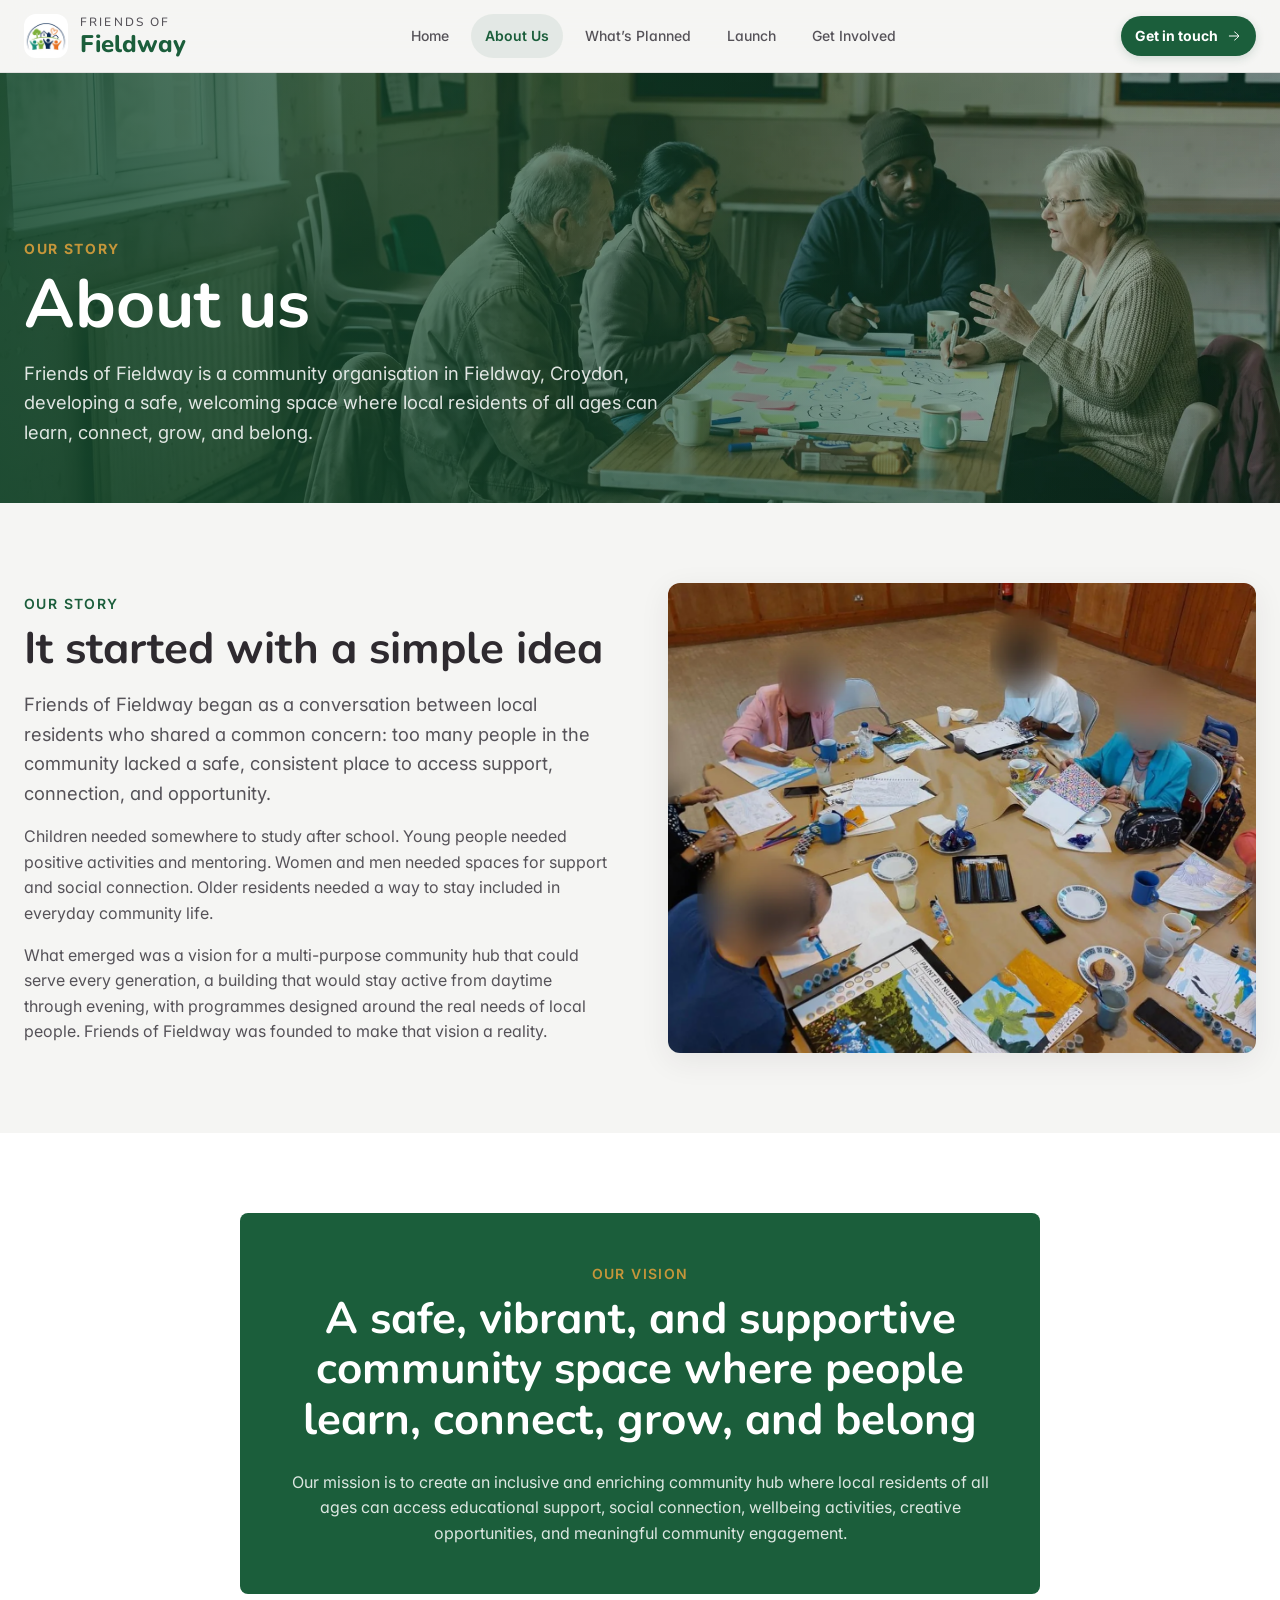
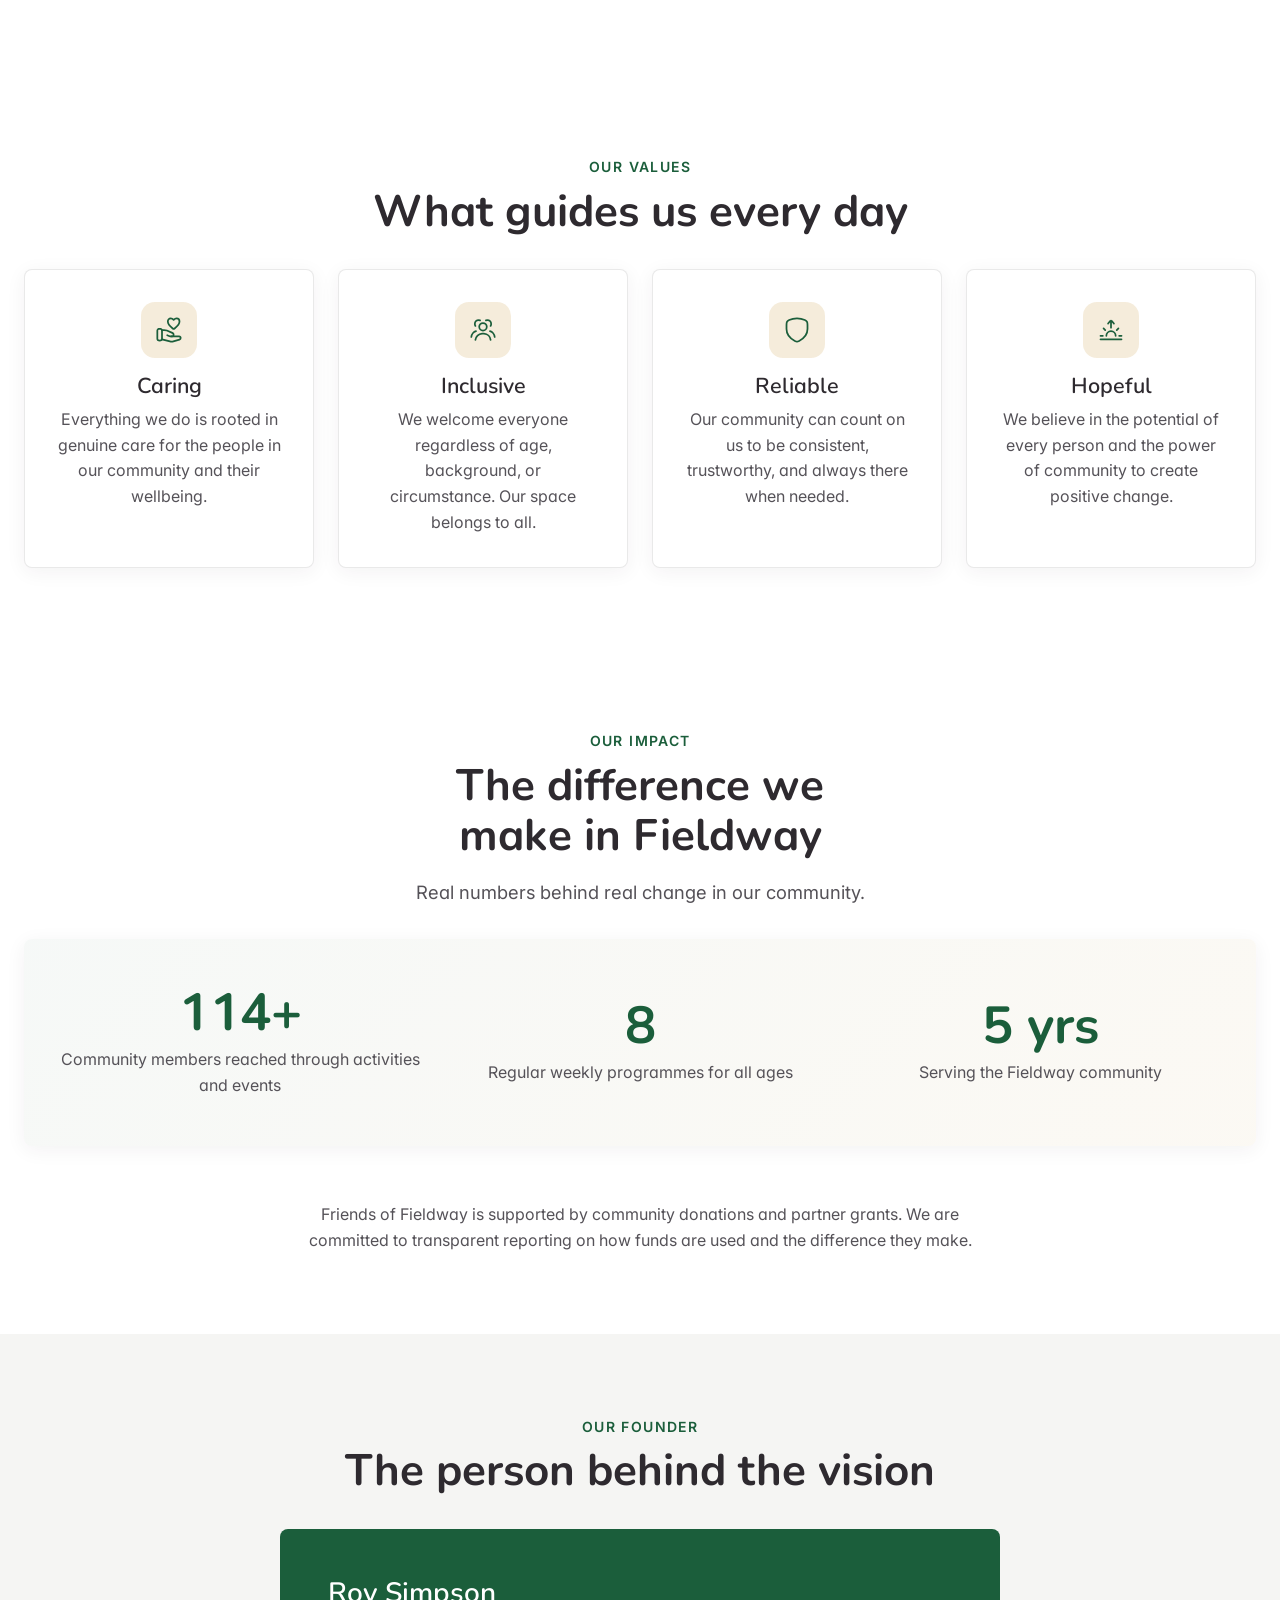
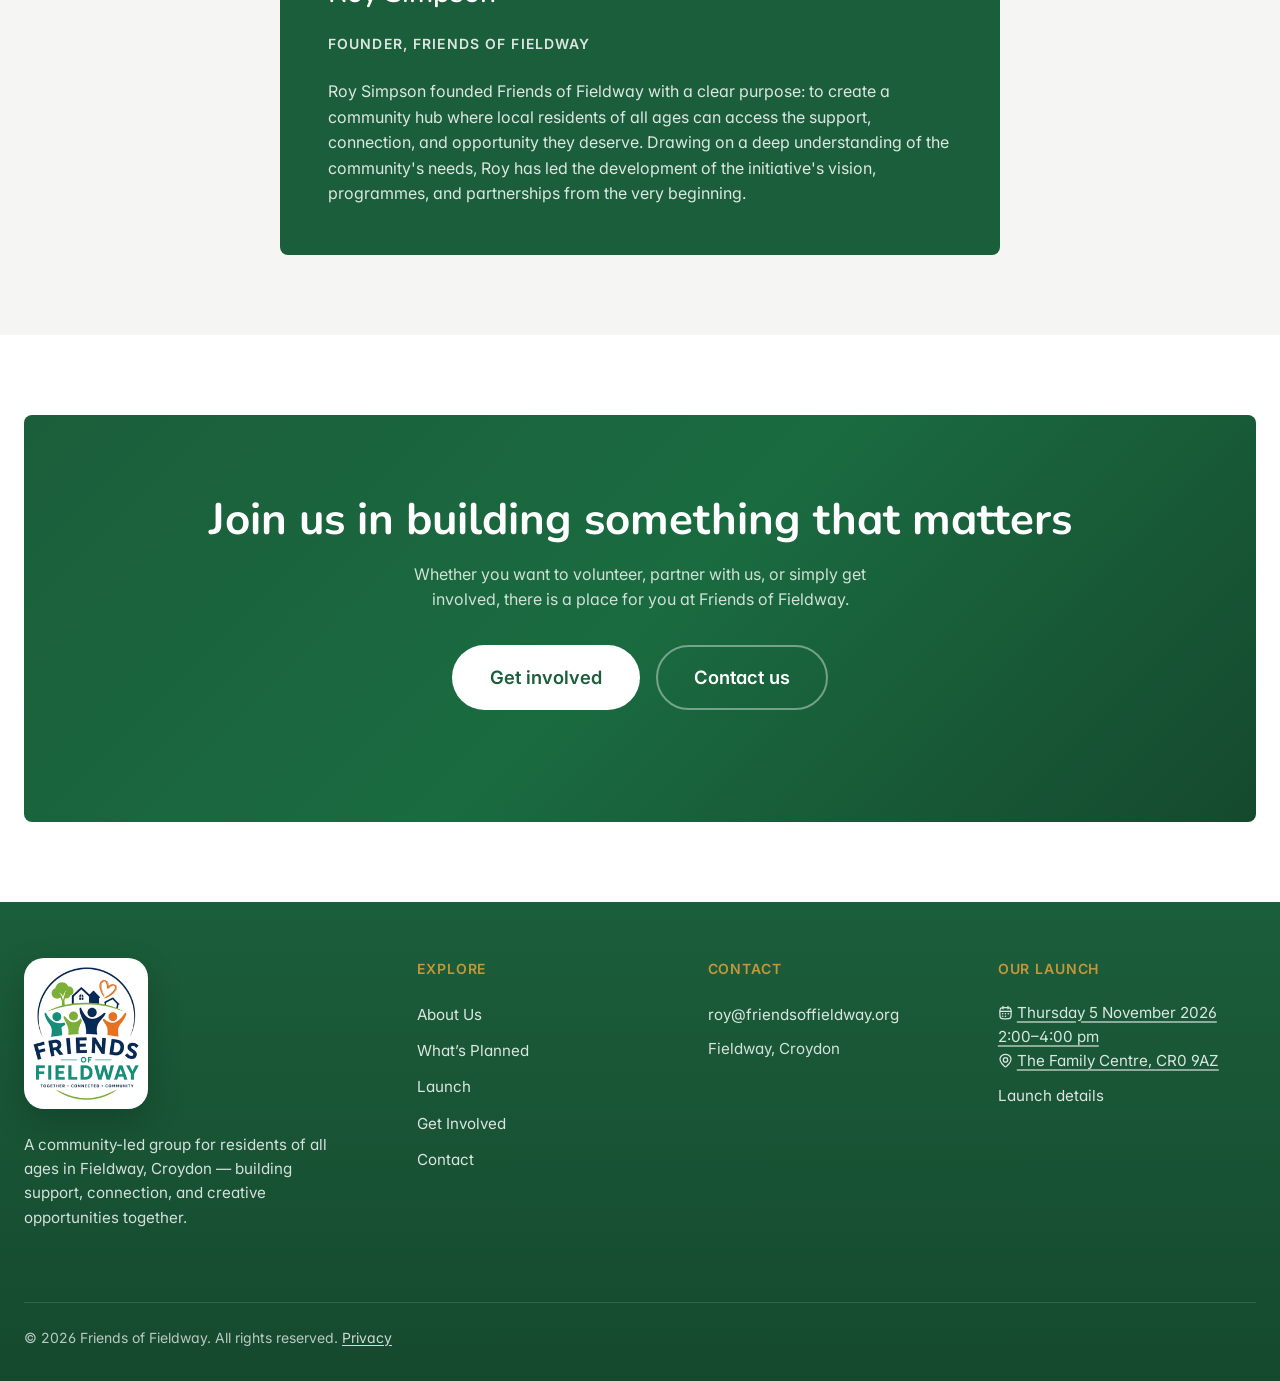
==== commit f297008b: "Put practical launch details first on the home page - Move the launch date, time and venue directly " ====
--- a/about.html
+++ b/about.html
@@ -33,7 +33,7 @@
     <link rel="preconnect" href="https://fonts.googleapis.com" />
     <link rel="preconnect" href="https://fonts.gstatic.com" crossorigin />
     <link href="https://fonts.googleapis.com/css2?family=Nunito:wght@400;500;600;700;800&amp;family=Inter:wght@400;500;600&amp;display=swap" rel="stylesheet" />
-    <link rel="stylesheet" href="./styles.css?v=20261011-14" />
+    <link rel="stylesheet" href="./styles.css?v=20261011-15" />
   </head>
   <body>
     <a href="#main" class="skip-link">Skip to main content</a>
--- a/styles.css
+++ b/styles.css
@@ -1302,13 +1302,14 @@
 @media (max-width: 1024px) {
   .hero > .container { display: flex; flex-direction: column; }
   .hero__content { display: contents; }
+  /* Practical launch details come straight after the headline. */
   .hero .hero__eyebrow { order: 1; }
   .hero .hero__title { order: 2; }
-  .hero .hero__subtitle { order: 3; }
-  .hero__media { order: 4; width: 100%; max-width: 720px; margin-bottom: var(--space-md); }
+  .launch-announcement { order: 3; width: 100%; }
+  .hero .hero__subtitle { order: 4; }
+  .hero .hero__actions { order: 5; margin-bottom: var(--space-lg); }
+  .hero__media { order: 6; width: 100%; max-width: 720px; }
   .hero__media img { aspect-ratio: 16 / 9; object-fit: cover; }
-  .launch-announcement { order: 5; width: 100%; }
-  .hero .hero__actions { order: 6; margin-bottom: 0; }
 }
 
 /* ---------- Inner Page Hero ---------- */
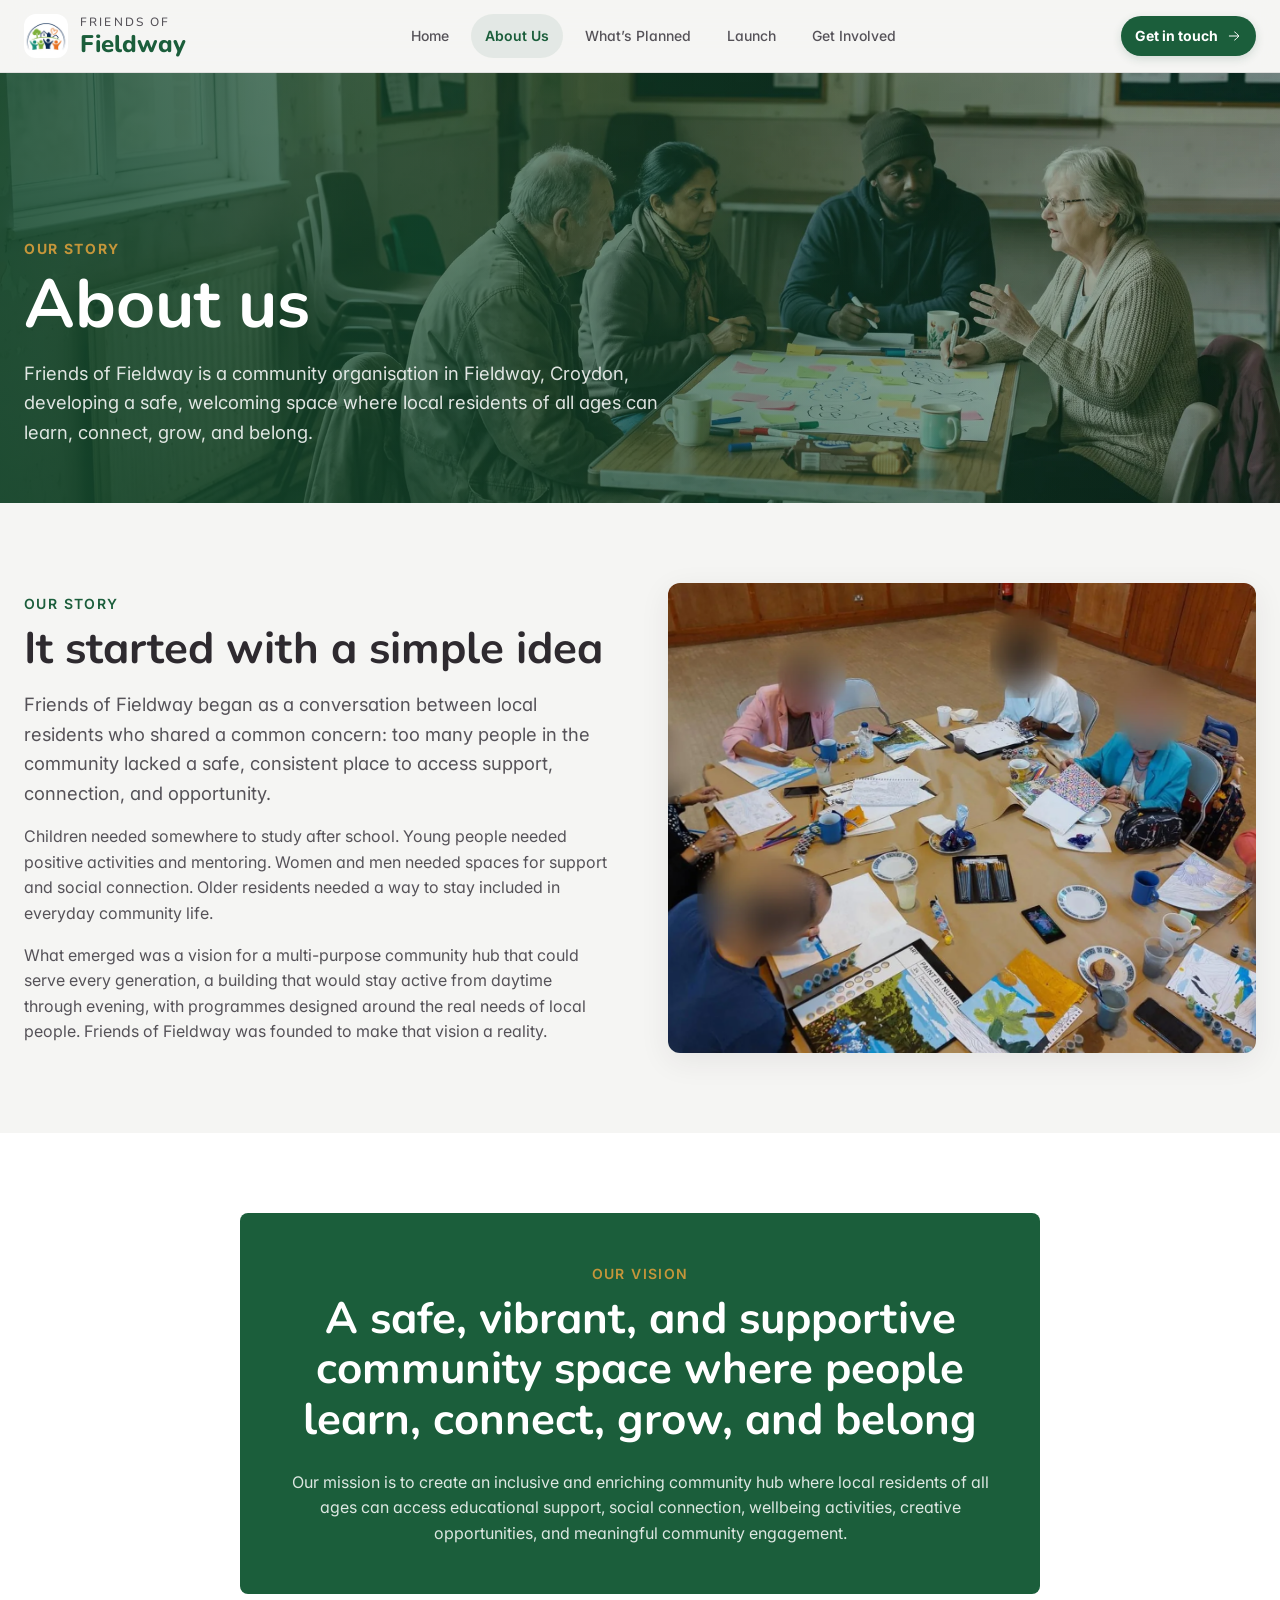
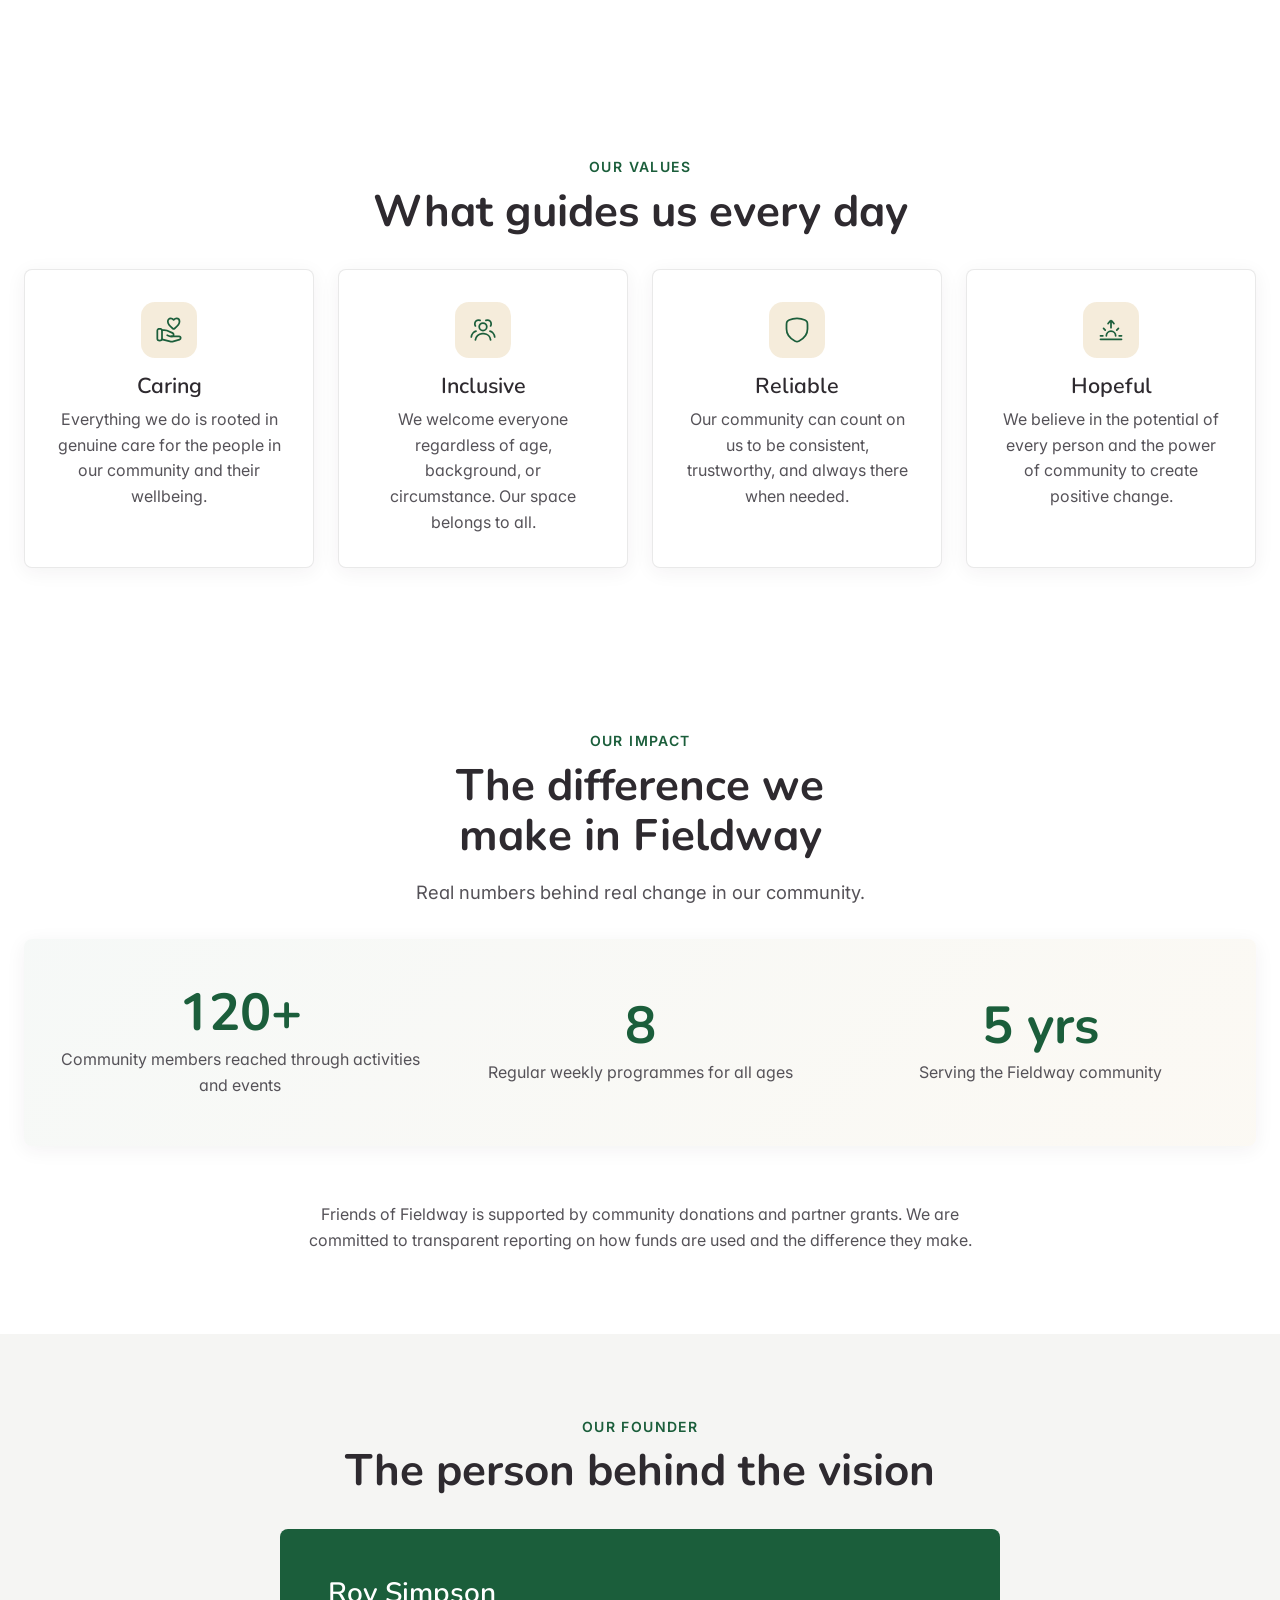
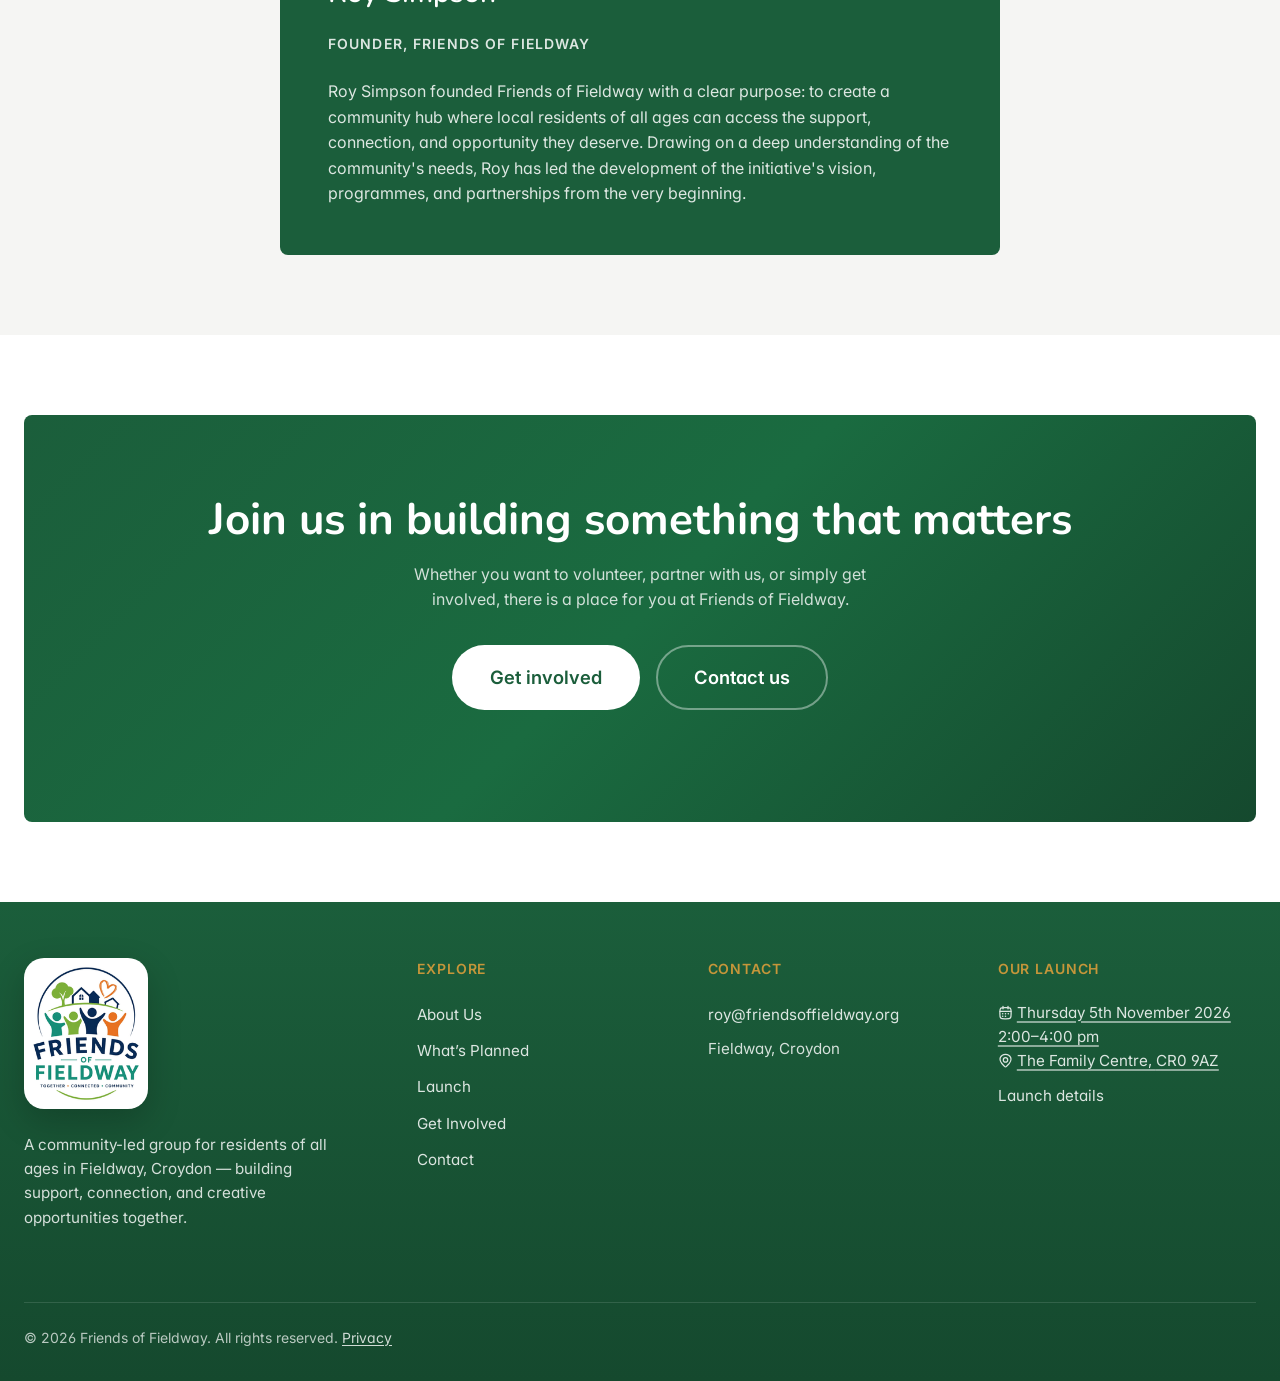
==== commit 8e675f60: "Write the launch date as 5th November Matches the wording in the community feedback across pages, se" ====
--- a/about.html
+++ b/about.html
@@ -250,7 +250,7 @@
           </div>
           <div class="footer__col">
             <strong>Our launch</strong>
-            <p><a class="calendar-link" href="./assets/fieldway-launch-2026.ics" download><time datetime="2026-11-05T14:00">Thursday 5 November 2026</time><br /><span class="nowrap">2:00&ndash;4:00 pm</span><span class="sr-only"> (add to your calendar)</span></a><br /><a class="map-link" href="https://www.google.com/maps/dir/?api=1&amp;destination=The+Family+Centre%2C+Fieldway%2C+New+Addington%2C+Croydon%2C+CR0+9AZ%2C+UK" target="_blank" rel="noopener">The Family Centre, <span class="nowrap">CR0 9AZ</span><span class="sr-only"> (opens Google Maps)</span></a></p>
+            <p><a class="calendar-link" href="./assets/fieldway-launch-2026.ics" download><time datetime="2026-11-05T14:00">Thursday 5th November 2026</time><br /><span class="nowrap">2:00&ndash;4:00 pm</span><span class="sr-only"> (add to your calendar)</span></a><br /><a class="map-link" href="https://www.google.com/maps/dir/?api=1&amp;destination=The+Family+Centre%2C+Fieldway%2C+New+Addington%2C+Croydon%2C+CR0+9AZ%2C+UK" target="_blank" rel="noopener">The Family Centre, <span class="nowrap">CR0 9AZ</span><span class="sr-only"> (opens Google Maps)</span></a></p>
             <a href="./events.html">Launch details</a>
           </div>
         </div>
@@ -263,6 +263,6 @@
     <button class="back-to-top" type="button" aria-label="Back to top" title="Back to top">
       <svg viewBox="0 0 24 24" fill="none" aria-hidden="true" focusable="false"><path d="M12 5.5V19" stroke="currentColor" stroke-linecap="round" stroke-linejoin="round" stroke-width="1.5" /><path d="M18 11C18 11 13.5811 5.00001 12 5C10.4188 4.99999 6 11 6 11" stroke="currentColor" stroke-linecap="round" stroke-linejoin="round" stroke-width="1.5" /></svg>
     </button>
-    <script src="./script.js?v=20261011-6"></script>
+    <script src="./script.js?v=20261011-7"></script>
   </body>
 </html>
